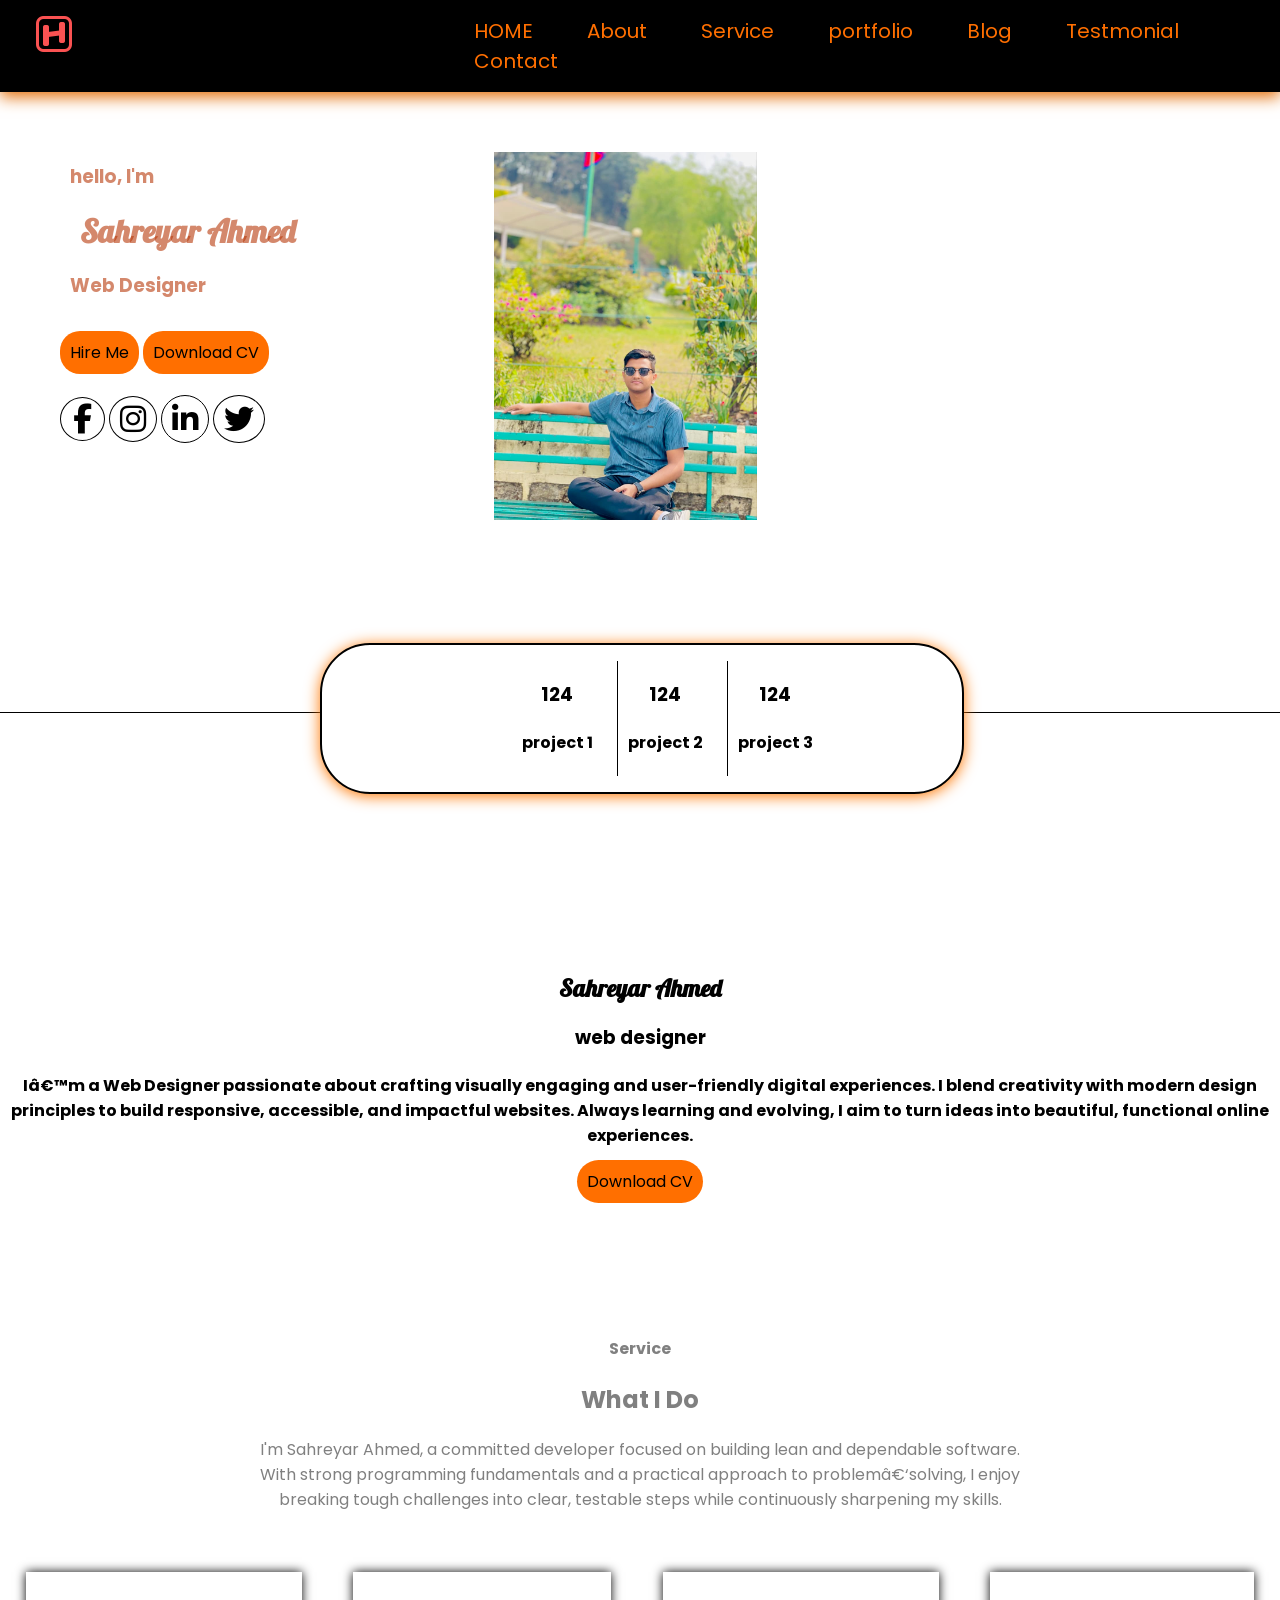
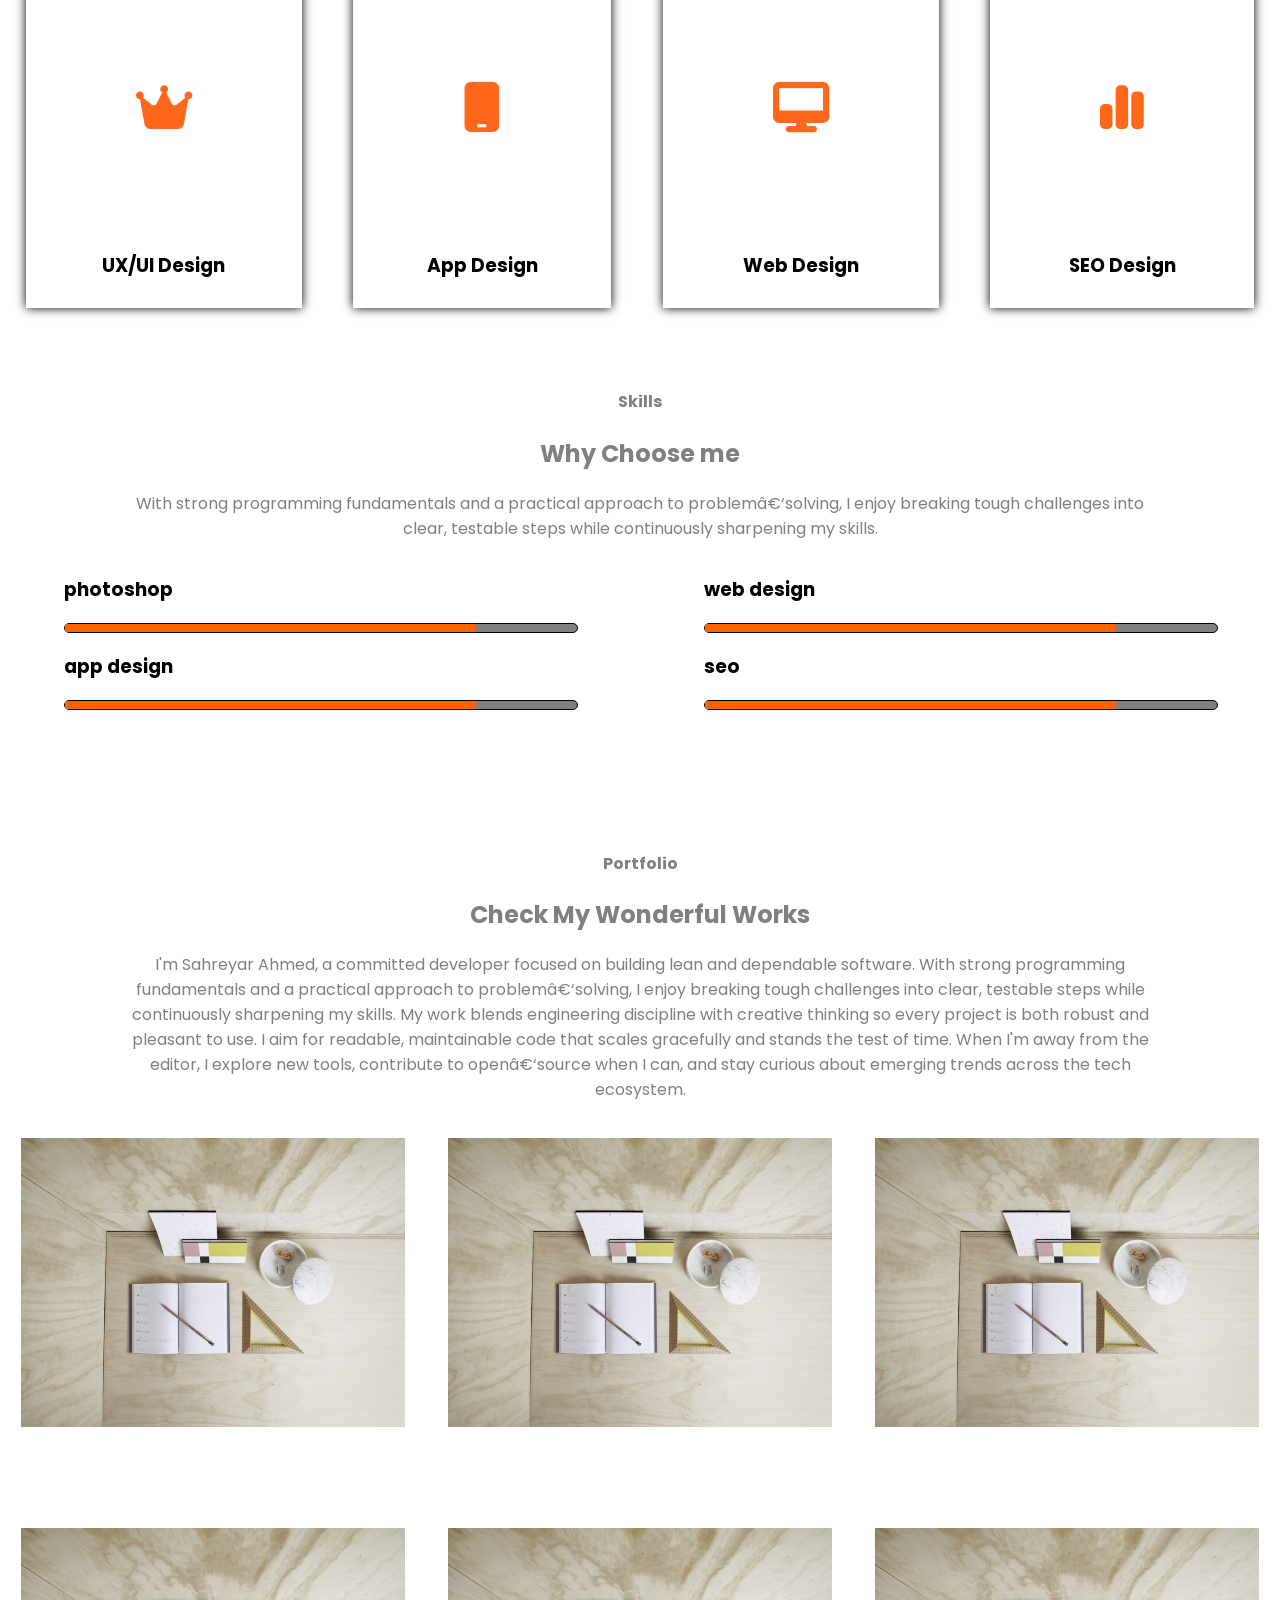
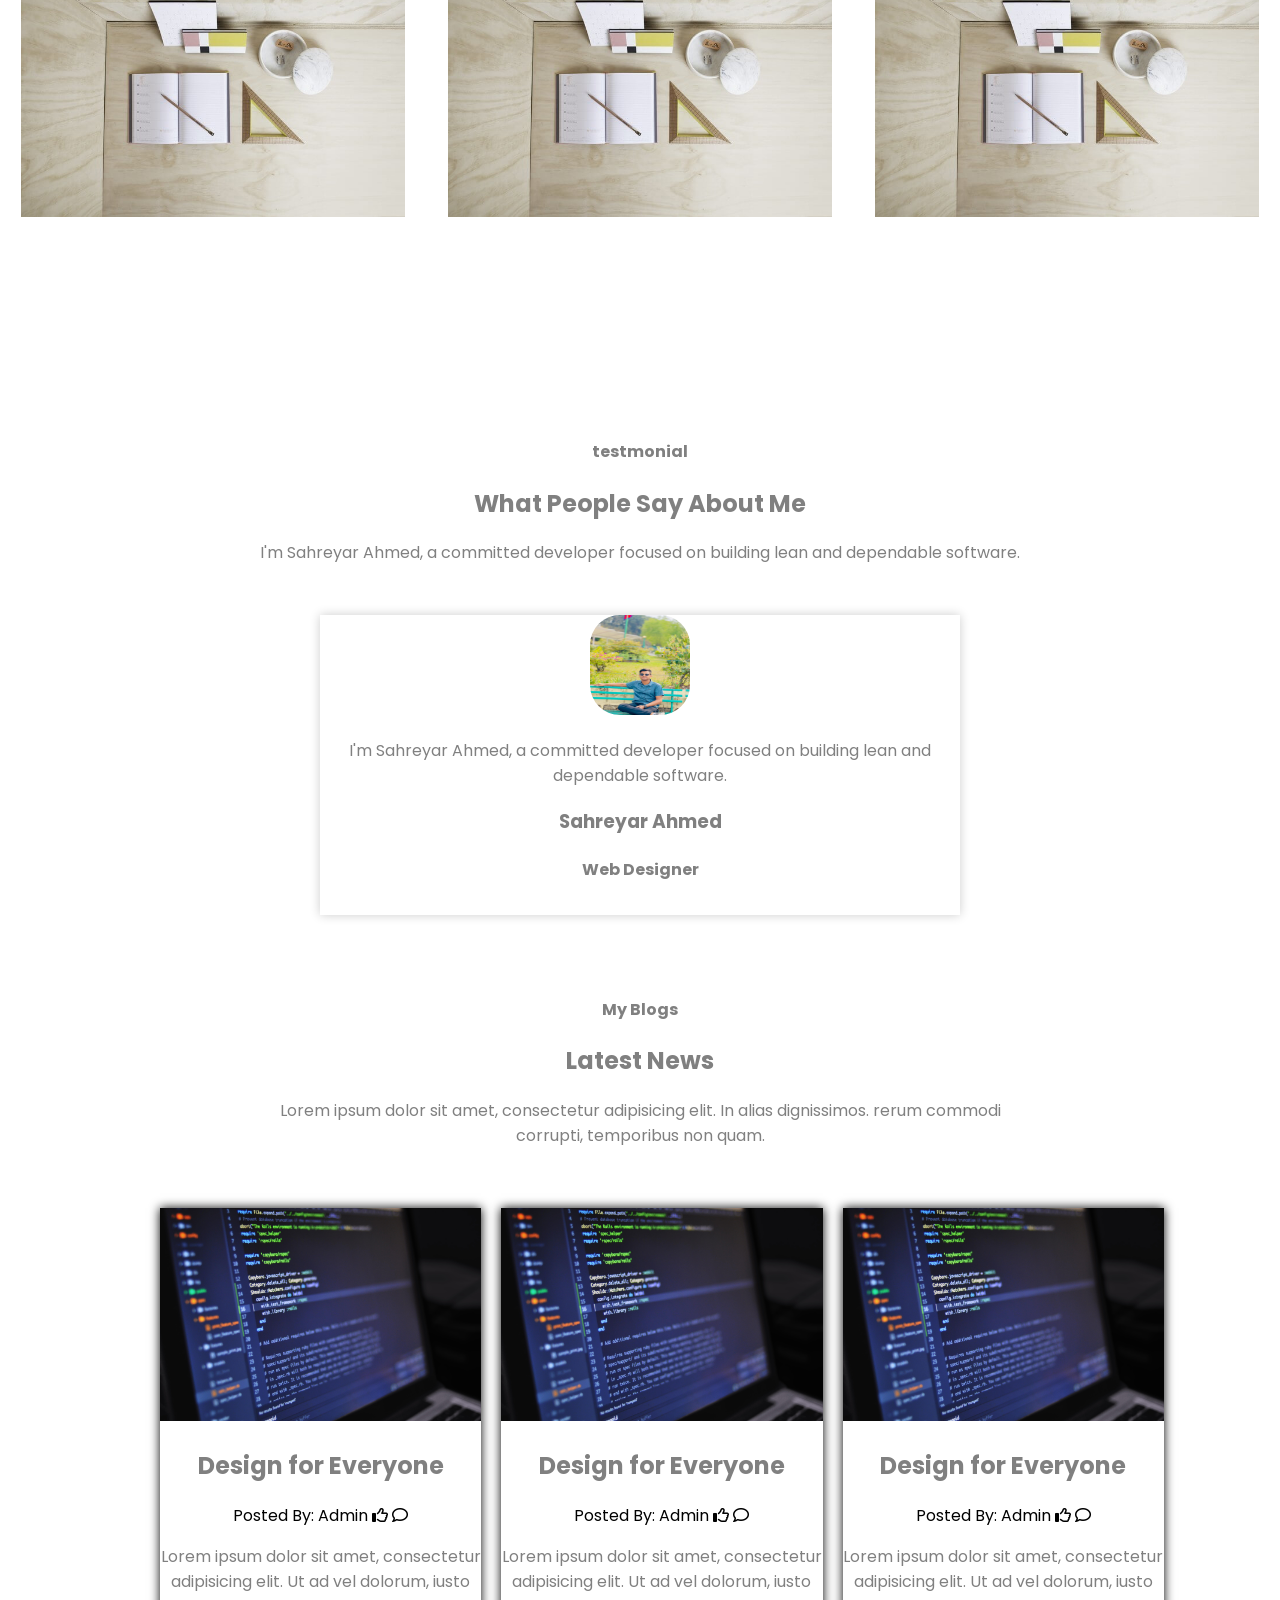
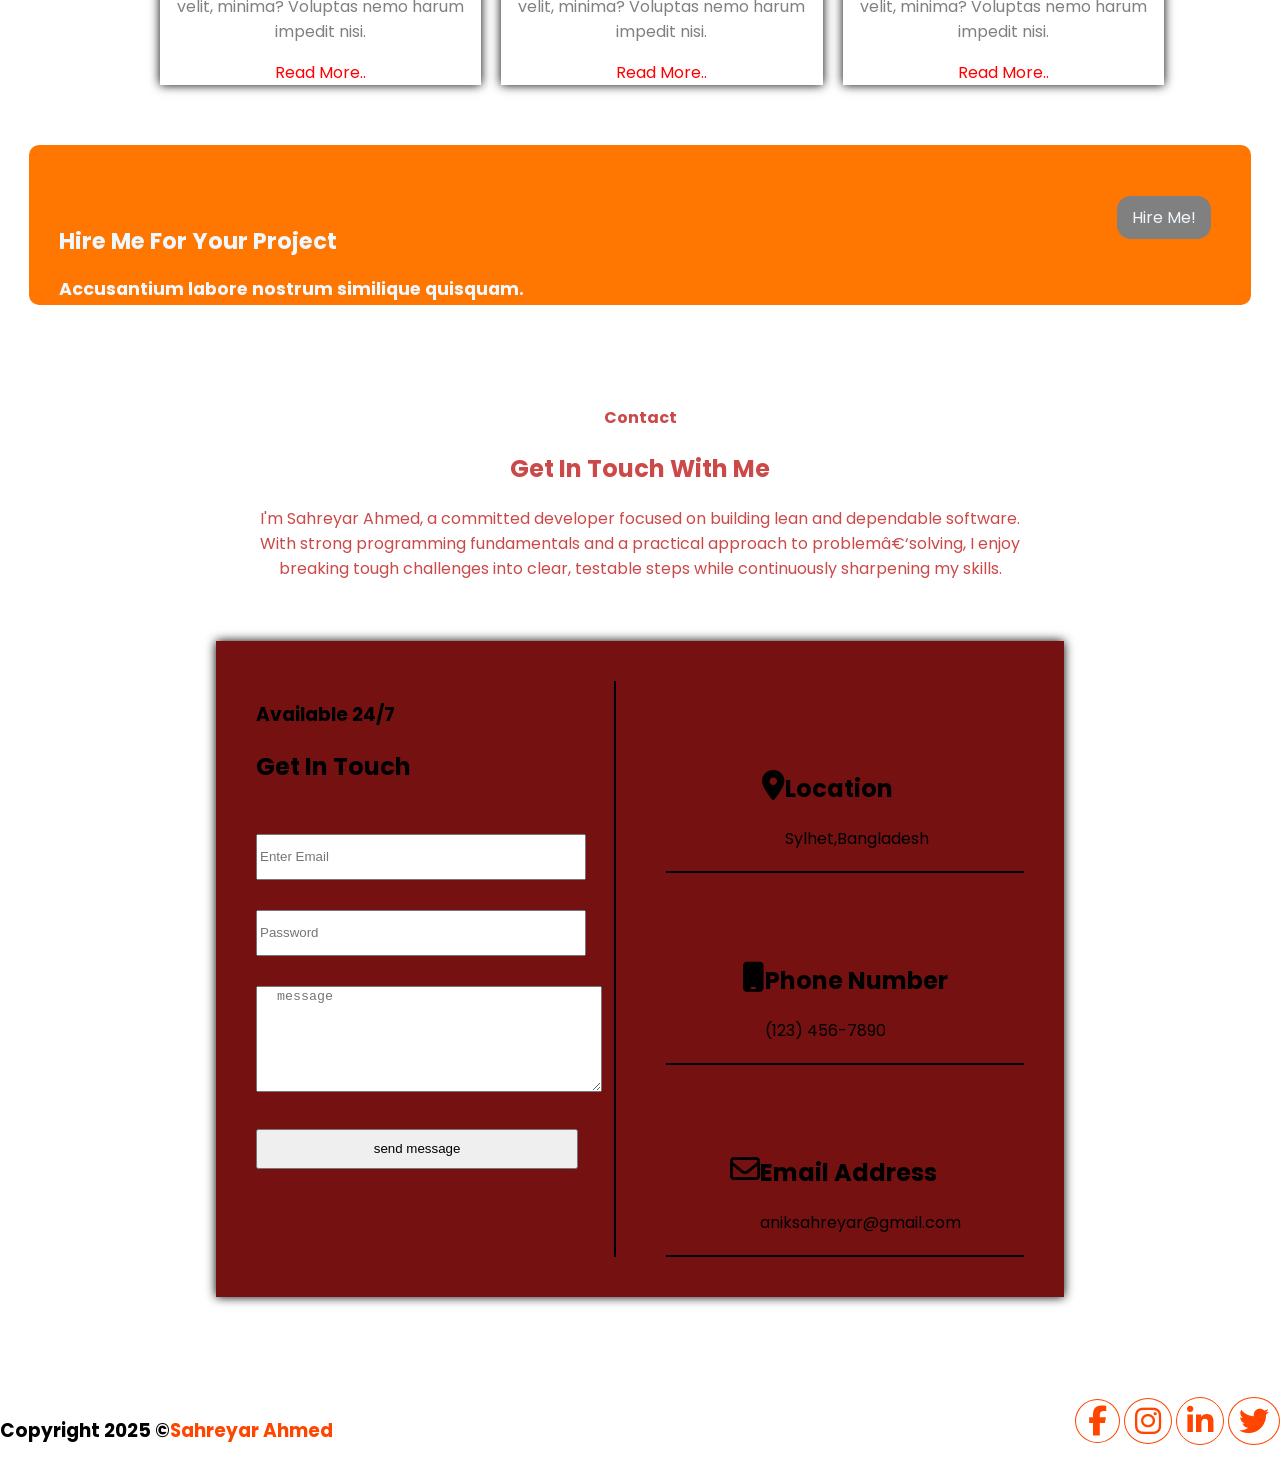
==== index.html @ 69659cec "Add files via upload" ====
<!DOCTYPE html>
<html>

<head>
    <link rel="stylesheet" href="https://cdnjs.cloudflare.com/ajax/libs/font-awesome/6.4.2/css/all.min.css" integrity="sha512-z3gLpd7yknf1YoNbCzqRKc4qyor8gaKU1qmn+CShxbuBusANI9QpRohGBreCFkKxLhei6S9CQXFEbbKuqLg0DA==" crossorigin="anonymous" referrerpolicy="no-referrer"
    />
    <link rel="preconnect" href="https://fonts.googleapis.com">
    <link rel="preconnect" href="https://fonts.gstatic.com" crossorigin>
    <link href="https://fonts.googleapis.com/css2?family=Lobster&family=Poppins:wght@100;200;300;400;500;600;700;800;900&display=swap" rel="stylesheet">
    <link rel="stylesheet" href="style.css">
</head>

<body>
    <div class="header">
        <div class="logo">
            <img src="logo.png">

        </div>
        <div class="menu">
            <ul>
                <li>
                    <a href="#">HOME</a>
                </li>
                <li>
                    <a href="about.html">About</a>
                </li>
                <li>
                    <a href="service.html">Service</a>
                </li>
                <li>
                    <a href="portfolio.html">portfolio</a>
                </li>
                <li>
                    <a href="blog.html">Blog</a>
                </li>
                <li>
                    <a href="testmonial.html">Testmonial</a>
                </li>
                <li>
                    <a href="contact.html">Contact</a>
                </li>


            </ul>

        </div>
    </div>

    <!-- banner -->
    <div class="banner">
        <div class="banner_content">
            <div class="bc_header">
                <h3>hello, I'm</h3>
                <h1>Sahreyar Ahmed</h1>
                <h3>Web Designer</h3>

                <div class="bc_button">
                    <a href="#">Hire Me</a>
                    <a href="#">Download CV</a>
                </div>
                <div class="banner_icon">

                    <a href="#"><i class="fa-brands fa-facebook-f facebook"></i></a>
                    <a href="#"><i class="fa-brands fa-instagram instagram"></i></a>
                    <a href="#"><i class="fa-brands fa-linkedin-in linkdin"></i></a>
                    <a href="#"><i class="fa-brands fa-twitter twitter"></i></a>

                </div>
            </div>

        </div>
        <div class="banner_img">
            <img src="anik.jpeg">
        </div>
    </div>


    <!-- about -->
    <div class="about">
        <div class="about_count">
            <ul>
                <li class="one">
                    <h3>124</h3>
                    <h4>project 1</h4>
                </li>
                <li>
                    <h3>124</h3>
                    <h4>project 2</h4>
                </li>
                <li>
                    <h3>124</h3>
                    <h4>project 3</h4>
                </li>
            </ul>
        </div>
        <div class="info">
            <div class="info_img">
                
            </div>
            <div class="info_content">
                <h2>Sahreyar Ahmed</h2>
                <h3>web designer</h3>
                <h4>I’m a Web Designer passionate about crafting visually engaging and user-friendly digital experiences.
                    I blend creativity with modern design principles to build responsive, accessible, and impactful websites.
                    Always learning and evolving, I aim to turn ideas into beautiful, functional online experiences.</h4>
                <a href="#">Download CV</a>
            </div>
        </div>

    </div>


    <!-- service -->

    <div class="service">
        <div class="service_content">
            <h4>Service</h4>
            <h2>What I Do</h2>
            <p>I'm Sahreyar Ahmed, a committed developer focused on building lean and dependable software. With strong programming fundamentals and a practical approach to problem‑solving, I enjoy breaking tough challenges into clear, testable steps while
                continuously sharpening my skills. </p>
        </div>


        <div class="service_list">

            <div class="service_item">
                <a href="#"><i class="fa-solid fa-crown"></i></a>
                <h3>UX/UI Design</h3>
            </div>
            <div class="service_item">
                <a href="#"><i class="fa-solid fa-mobile"></i></a>
                <h3>App Design</h3>
            </div>
            <div class="service_item">
                <a href="#"><i class="fa-solid fa-desktop"></i></a>
                <h3>Web Design</h3>
            </div>
            <div class="service_item">
                <a href="#"><i class="fa-solid fa-chart-simple "></i></a>
                <h3>SEO Design</h3>
            </div>
        </div>
    </div>


    <!-- skill -->

    <div class="skill">
        <div class="skill_content">
            <h4>Skills</h4>
            <h2>Why Choose me</h2>
            <p>With strong programming fundamentals and a practical approach to problem‑solving, I enjoy breaking tough challenges into clear, testable steps while continuously sharpening my skills.
            </p>
        </div>

        <div class="progress">
            <div class="pi">

                <h3>photoshop</h3>

                <div class="p_bar">
                    <div class="pb_child"></div>
                </div>
            </div>
            <div class="pi">
                <h3>web design</h3>
                <div class="p_bar">
                    <div class="pb_child"></div>
                </div>
            </div>
            <div class="pi">
                <h3>app design</h3>
                <div class="p_bar">
                    <div class="pb_child"></div>
                </div>
            </div>
            <div class="pi">
                <h3>seo</h3>
                <div class="p_bar">
                    <div class="pb_child"></div>
                </div>
            </div>
        </div>
    </div>

    <!-- portfolio -->

    <div class="portfolio">
        <div class="portfolio_content">
            <h4>Portfolio</h4>
            <h2>Check My Wonderful Works</h2>
            <p>I'm Sahreyar Ahmed, a committed developer focused on building lean and dependable software. With strong programming fundamentals and a practical approach to problem‑solving, I enjoy breaking tough challenges into clear, testable steps while
                continuously sharpening my skills. My work blends engineering discipline with creative thinking so every project is both robust and pleasant to use. I aim for readable, maintainable code that scales gracefully and stands the test of time.
                When I'm away from the editor, I explore new tools, contribute to open‑source when I can, and stay curious about emerging trends across the tech ecosystem.

            </p>
        </div>

        <div class="portfolio_item">
            <div class="porfolio_i_list">
                <img src="folio-1.jpg">
                <div class="pil_content">
                    <h3>project title</h3>
                    <div class="p_link">
                        <a href="#"><i class="fa-solid fa-link"></i></a>
                        <a href="#"><i class="fa-solid fa-magnifying-glass"></i></a>
                    </div>
                </div>

            </div>
            <div class="porfolio_i_list">
                <img src="folio-1.jpg">
                <div class="pil_content">
                    <h3>project title</h3>

                    <div class="p_link">
                        <a href="#"><i class="fa-solid fa-link"></i></a>
                        <a href="#"><i class="fa-solid fa-magnifying-glass"></i></a>
                    </div>

                </div>

            </div>
            <div class="porfolio_i_list">
                <img src="folio-1.jpg">
                <div class="pil_content">
                    <h3>project title</h3>
                    <div class="p_link">
                        <a href="#"><i class="fa-solid fa-link"></i></a>
                        <a href="#"><i class="fa-solid fa-magnifying-glass"></i></a>
                    </div>
                </div>

            </div>
            <div class="porfolio_i_list">
                <img src="folio-1.jpg">
                <div class="pil_content">
                    <h3>project title</h3>
                    <div class="p_link">
                        <a href="#"><i class="fa-solid fa-link"></i></a>
                        <a href="#"><i class="fa-solid fa-magnifying-glass"></i></a>
                    </div>
                </div>

            </div>
            <div class="porfolio_i_list">
                <img src="folio-1.jpg">
                <div class="pil_content">
                    <h3>project title</h3>
                    <div class="p_link">
                        <a href="#"><i class="fa-solid fa-link"></i></a>
                        <a href="#"><i class="fa-solid fa-magnifying-glass"></i></a>
                    </div>

                </div>

            </div>
            <div class="porfolio_i_list">
                <img src="folio-1.jpg">
                <div class="pil_content">
                    <h3>project title</h3>
                    <div class="p_link">
                        <a href="#"><i class="fa-solid fa-link"></i></a>
                        <a href="#"><i class="fa-solid fa-magnifying-glass"></i></a>
                    </div>
                </div>

            </div>
        </div>
    </div>
    <!-- testmonial  -->

    <div class="testmonial">
        <div class="testmonial_content">
            <h4>testmonial</h4>
            <h2>What People Say About Me</h2>
            <p>I'm Sahreyar Ahmed, a committed developer focused on building lean and dependable software.
            </p>
        </div>
        <div class="t_box">
            <img src="anik.jpeg">
            <p>I'm Sahreyar Ahmed, a committed developer focused on building lean and dependable software.

            </p>
            <h3>Sahreyar Ahmed</h3>
            <h4>Web Designer</h4>
        </div>
    </div>


    <!-- blog  -->

    <div class="blog">
        <div class="blog_content">
            <h4>My Blogs</h4>
            <h2>Latest News</h2>
            <p>Lorem ipsum dolor sit amet, consectetur adipisicing elit. In alias dignissimos. rerum commodi corrupti, temporibus non quam.

            </p>
        </div>
        <div class="blogs">
            <div class="blog_item">
                <img src="html.jpg">
                <h2>Design for Everyone</h2>
                <a href="#">Posted By: Admin</a>
                <a href="#"><i class="fa-regular fa-thumbs-up"></i></a>
                <a href="#"><i class="fa-regular fa-comment"></i></a>
                <p>Lorem ipsum dolor sit amet, consectetur adipisicing elit. Ut ad vel dolorum, iusto velit, minima? Voluptas nemo harum impedit nisi.</p>
                <a class="tow" href="#">Read More..</a>
            </div>
            <div class="blog_item">
                <img src="html.jpg">
                <h2>Design for Everyone</h2>
                <a href="#">Posted By: Admin</a>
                <a href="#"><i class="fa-regular fa-thumbs-up"></i></a>
                <a href="#"><i class="fa-regular fa-comment"></i></a>
                <p>Lorem ipsum dolor sit amet, consectetur adipisicing elit. Ut ad vel dolorum, iusto velit, minima? Voluptas nemo harum impedit nisi.</p>
                <a class="tow" href="#">Read More..</a>
            </div>
            <div class="blog_item">
                <img src="html.jpg">
                <h2>Design for Everyone</h2>
                <a href="#">Posted By: Admin</a>
                <a href="#"><i class="fa-regular fa-thumbs-up"></i></a>
                <a href="#"><i class="fa-regular fa-comment"></i></a>
                <p>Lorem ipsum dolor sit amet, consectetur adipisicing elit. Ut ad vel dolorum, iusto velit, minima? Voluptas nemo harum impedit nisi.</p>
                <a class="tow" href="#">Read More..</a>
            </div>
        </div>
    </div>

    <!-- simpl bar -->
    <div class="simple_bar">
        <div class="fst_content">
            <h2>Hire Me For Your Project</h2>
            <h3> Accusantium labore nostrum similique quisquam.</h3>
        </div>
        <div class="snd_content">
            <a href="#">Hire Me!</a>
        </div>
    </div>


    <!-- contact  -->

    <div class="contact">
        <div class="contact_content">
            <h4>Contact</h4>
            <h2>Get In Touch With Me</h2>
            <p>I'm Sahreyar Ahmed, a committed developer focused on building lean and dependable software. With strong programming fundamentals and a practical approach to problem‑solving, I enjoy breaking tough challenges into clear, testable steps while
                continuously sharpening my skills.</p>
        </div>

        <div class="contact_item">
            <div class="contact_form">
                <h3>Available 24/7</h3>
                <h2>Get In Touch</h2>

                <form>
                    <input type="email" placeholder="Enter Email">
                    <input type="password" placeholder="Password">
                    <textarea placeholder="message"></textarea>
                    <input type="submit" value="send message">
                </form>
            </div>
            <div class="contact_address">
                <div class="ca_iteam">
                    <div class="ca_icon">
                        <i class="fa-solid fa-location-dot"></i>
                    </div>
                    <div class="ca_content">
                        <h2>Location</h2>
                        <p>Sylhet,Bangladesh </p>
                    </div>

                </div>
                <div class="ca_iteam">
                    <div class="ca_icon">
                        <i class="fa-solid fa-mobile"></i>
                    </div>
                    <div class="ca_content">
                        <h2>Phone Number</h2>
                        <p>(123) 456-7890</p>
                    </div>

                </div>
                <div class="ca_iteam">
                    <div class="ca_icon">
                        <i class="fa-regular fa-envelope"></i>
                    </div>
                    <div class="ca_content">
                        <h2>Email Address</h2>
                        <p> aniksahreyar@gmail.com</p>
                    </div>

                </div>

            </div>

        </div>

    </div>


    <!-- footer  -->


    <div class="footer">
        <div class="footer_content">
            <h3>Copyright 2025 &copy; </h3>
            <div class="cr_name">
                <h3> Sahreyar Ahmed</h3>
            </div>


        </div>
        <div class="footer_icon">
            <a href="#"><i class="fa-brands fa-facebook-f facebook"></i></a>
            <a href="#"><i class="fa-brands fa-instagram instagram"></i></a>
            <a href="#"><i class="fa-brands fa-linkedin-in linkdin"></i></a>
            <a href="#"><i class="fa-brands fa-twitter twitter"></i></a>

        </div>
    </div>

</body>

</html>
---- style.css ----
body {
    padding: 0px;
    margin: 0px;
    font-family: 'Poppins', sans-serif;
}

.header {
    background-color: black;
    display: flex;
    justify-content: space-between;
    flex-direction: row;
    box-shadow: 0px 5px 15px rgb(227, 111, 10);
}

.menu {
    width: 70%;
}

.logo {
    width: 30%;
}

.menu ul li {
    display: inline-block;
    list-style: none;
    margin-left: 30px;
}

.menu ul li a {
    text-decoration: none;
    color: rgb(255, 111, 0);
    font-size: 20px;
    margin-left: 20px;
}

.logo img {
    margin-left: 30px;
    margin-top: 10px;
}

.menu ul li a:hover {
    color: chartreuse;
}

.menu ul li.comp a {
    background-color: rgb(249, 214, 214);
    border-radius: 20px;
    padding: 10px 15px;
}

.banner {
    display: flex;
    flex-direction: row;
    justify-content: space-between;
    padding: 60px 0px;
}

.banner_content {
    width: 50%;
}

.bc_header h3 {
    margin: 10px;
}

.bc_header h1 {
    margin: 20px;
    font-family: 'Lobster', cursive;
}

.bc_header {
    margin-left: 60px;
    color: rgba(183, 58, 12, 0.605);
}

.bc_button {
    padding-top: 30px;
}

.bc_button a {
    background-color: rgb(255, 111, 0);
    padding: 10px;
    border-radius: 20px;
    text-decoration: none;
    color: black;
}

.bc_button a:hover {
    background-color: chartreuse;
    color: white;
}

.banner_img {
    width: 38%;
    height: 500px;
    margin-right: 520px;
    margin-right: 410px;
}

.banner_img img {
    width: 70%;
}

.banner_icon {
    margin-top: 30px;
}

.banner_icon a i {
    font-size: 30px;
    color: black;
    border: 1px solid;
    border-radius: 50%;
}

.banner_icon a i.facebook {
    padding: 6px 12px;
}

.banner_icon a i.instagram {
    padding: 7px 10px;
}

.banner_icon a i.linkdin {
    padding: 8px 10px;
}

.banner_icon a i.twitter {
    padding: 8px 10px;
}

.banner_icon a i:hover {
    background-color: rgb(255, 94, 0);
    color: aliceblue;
}

.about {
    padding: 60px 0px;
    margin-top: 220px;
    position: relative;
    text-align: center;
    border-top: .5px solid black;
    margin-top: -0px;
}

.about_count {
    position: absolute;
    background-color: white;
    box-shadow: 0px 2px 15px rgb(255, 119, 0);
    top: 0px;
    top: -70px;
    width: 50%;
    left: 25%;
    border-radius: 50px;
    border: solid 2px;
}

.about_count ul li {
    list-style: none;
    display: inline-block;
    border-left: 1px solid;
    margin-left: 10px;
    margin-right: 10px;
    padding-left: 10px;
}

.about_count ul li.one {
    border: none;
}

.info {
    display: flex;
    flex-direction: row;
    justify-content: space-between;
    padding: 60px 0px;
}

.info_content {
    margin-top: 120px;
    text-align: center;
    color: black;
}

.info_content h2 {
    font-family: 'Lobster', cursive;
}

.info_content a {
    background-color: rgb(255, 111, 0);
    padding: 10px;
    border-radius: 50px;
    text-decoration: none;
    color: black;
}

.info_content a:hover {
    color: white;
    background-color: chartreuse;
}

.info_img img {
    border-radius: 80px;
    width: 400px;
    height: 400px;
}

.service_content {
    width: 60%;
    margin: 0px auto;
    text-align: center;
    padding-top: -50px;
    color: grey;
}

.service_list {
    display: flex;
    flex-direction: row;
    justify-content: space-around;
    margin-top: 60px;
}

.service_item {
    background-color: white;
    box-shadow: 0px 0px 10px black;
    padding: 10px;
    text-align: center;
}

.service_item i {
    font-size: 50px;
    color: rgba(255, 85, 0, 0.895);
    padding: 100px;
}

.service_item a i:hover {
    color: aliceblue;
}

.service_item:hover {
    color: aliceblue;
    background-color: rgba(255, 85, 0, 0.895);
}

.skill {
    padding: 60px 0px;
}

.skill_content {
    color: gray;
    width: 80%;
    margin: 0px auto;
    text-align: center;
}

.progress {
    display: flex;
    flex-wrap: wrap;
    justify-content: space-around;
}

.pi {
    width: 40%;
}

.p_bar {
    background-color: gray;
    width: 100%;
    height: 8px;
    border-radius: 20px;
    border: solid .5px black;
}

.pb_child {
    background-color: rgb(255, 98, 0);
    width: 80%;
    height: 8px;
}

.portfolio {
    padding: 60px 0px;
}

.portfolio_item {
    display: flex;
    flex-wrap: wrap;
    justify-content: space-around;
}

.portfolio_content {
    width: 80%;
    margin: 0px auto;
    text-align: center;
    color: grey;
}

.porfolio_i_list {
    width: 30%;
    height: 370px;
    position: relative;
    overflow: hidden;
    margin-left: 20px;
    margin-right: 20px;
    margin-top: 20px;
}

.porfolio_i_list img {
    width: 100%;
}

.pil_content {
    position: absolute;
    background-color: rgba(255, 94, 49, 0.4);
    top: 0px;
    width: 100%;
    height: 92%;
    transform: translateY(-100%);
    display: flex;
    flex-direction: column;
    justify-content: center;
    align-items: center;
}

.p_link {
    display: flex;
    flex-direction: row;
}

.pil_content a {
    padding-left: 30px;
    font-size: 30px;
    color: black;
}

.porfolio_i_list:hover .pil_content {
    transform: translateY(-0%);
    transition: .5s;
}

.testmonial {
    padding: 60px 0px;
}

.testmonial_content {
    width: 60%;
    text-align: center;
    margin: 0px auto;
    color: grey;
}

.t_box img {
    width: 100px;
    height: 100px;
    border-radius: 30%;
}

.t_box {
    width: 50%;
    height: 300px;
    box-shadow: 0px 0px 10px rgb(0, 0, 0, .2);
    text-align: center;
    margin: 0px auto;
    margin-top: 50px;
    color: grey;
}

.blog_content {
    width: 60%;
    text-align: center;
    margin: 0px auto;
    color: grey;
}

.blog_item {
    align-items: center;
    background-color: white;
    box-shadow: 0px 0px 10px black;
    text-align: center;
    margin-left: 10px;
    margin-right: 10px;
    color: grey;
}

.blogs {
    padding-left: 150px;
    width: 80%;
    display: flex;
    flex-direction: row;
    justify-content: space-between;
    margin-top: 60px;
}

.blog_item img {
    width: 100%;
}

.blog_item a {
    color: black;
    text-decoration: none;
}

.blog_item a.tow {
    color: red;
}

.simple_bar {
    width: 90%;
    height: 100px;
    border-radius: 10px;
    background-color: rgb(255, 119, 0);
    margin: 0px auto;
    color: aliceblue;
    display: flex;
    flex-direction: row;
    justify-content: space-between;
    margin-top: 60px;
    padding-top: 60px;
    padding-left: 30px;
    padding-right: 40px;
}

.fst_content {
    font-size: 15px;
    width: 70%;
}

.snd_content a {
    padding: 10px 15px;
    background-color: gray;
    border-radius: 14px;
    text-decoration: none;
    color: aliceblue;
    width: 90%;
}

.snd_content a:hover {
    background-color: chartreuse;
}

.contact_content {
    width: 60%;
    margin: 0px auto;
    text-align: center;
    color: rgb(203, 73, 73);
    margin-top: 100px;
}

.contact_item {
    width: 60%;
    margin: 0px auto;
    box-shadow: 0px 0px 10px black;
    background-color: #761111;
    display: flex;
    flex-direction: row;
    justify-content: space-between;
    padding: 40px;
    margin-top: 60px;
}

.contact_form form input {
    width: 90%;
    height: 40px;
    margin-top: 30px;
}

.contact_form {
    width: 50%;
}

.contact_form form textarea {
    width: 90%;
    height: 100px;
    margin-top: 30px;
    padding-left: 20px;
}

.contact_address {
    width: 50%;
    padding-left: 50px;
    border-left: 2px solid black;
}

.ca_iteam {
    display: flex;
    flex-direction: row;
    justify-content: center;
    align-items: center;
    margin-top: 40px;
    border-bottom: 2px solid black;
    padding-bottom: 20px;
}

.ca_content h2 {
    margin-top: 50px;
}

.ca_content {
    margin-bottom: 80px;
}

.ca_icon i {
    font-size: 30px;
}

.ca_content {
    margin: 0px;
}

.ca_content p {
    margin: 0px auto;
}

.footer {
    display: flex;
    flex-direction: row;
    justify-content: space-between;
    margin-top: 100px;
}

.footer_icon {
    padding-left: 100px;
}

.footer_icon a i {
    font-size: 30px;
    color: orangered;
    border: 1px solid orangered;
    border-radius: 50%;
}

.footer_icon a i.facebook {
    padding: 6px 12px;
}

.footer_icon a i.instagram {
    padding: 7px 10px;
}

.footer_icon a i.linkdin {
    padding: 8px 10px;
}

.footer_icon a i.twitter {
    padding: 8px 10px;
}

.footer_icon a i:hover {
    background-color: rgb(255, 94, 0);
    color: aliceblue;
}

.cr_name h3 {
    color: orangered;
}

.footer_content {
    display: flex;
    flex-direction: row;
}
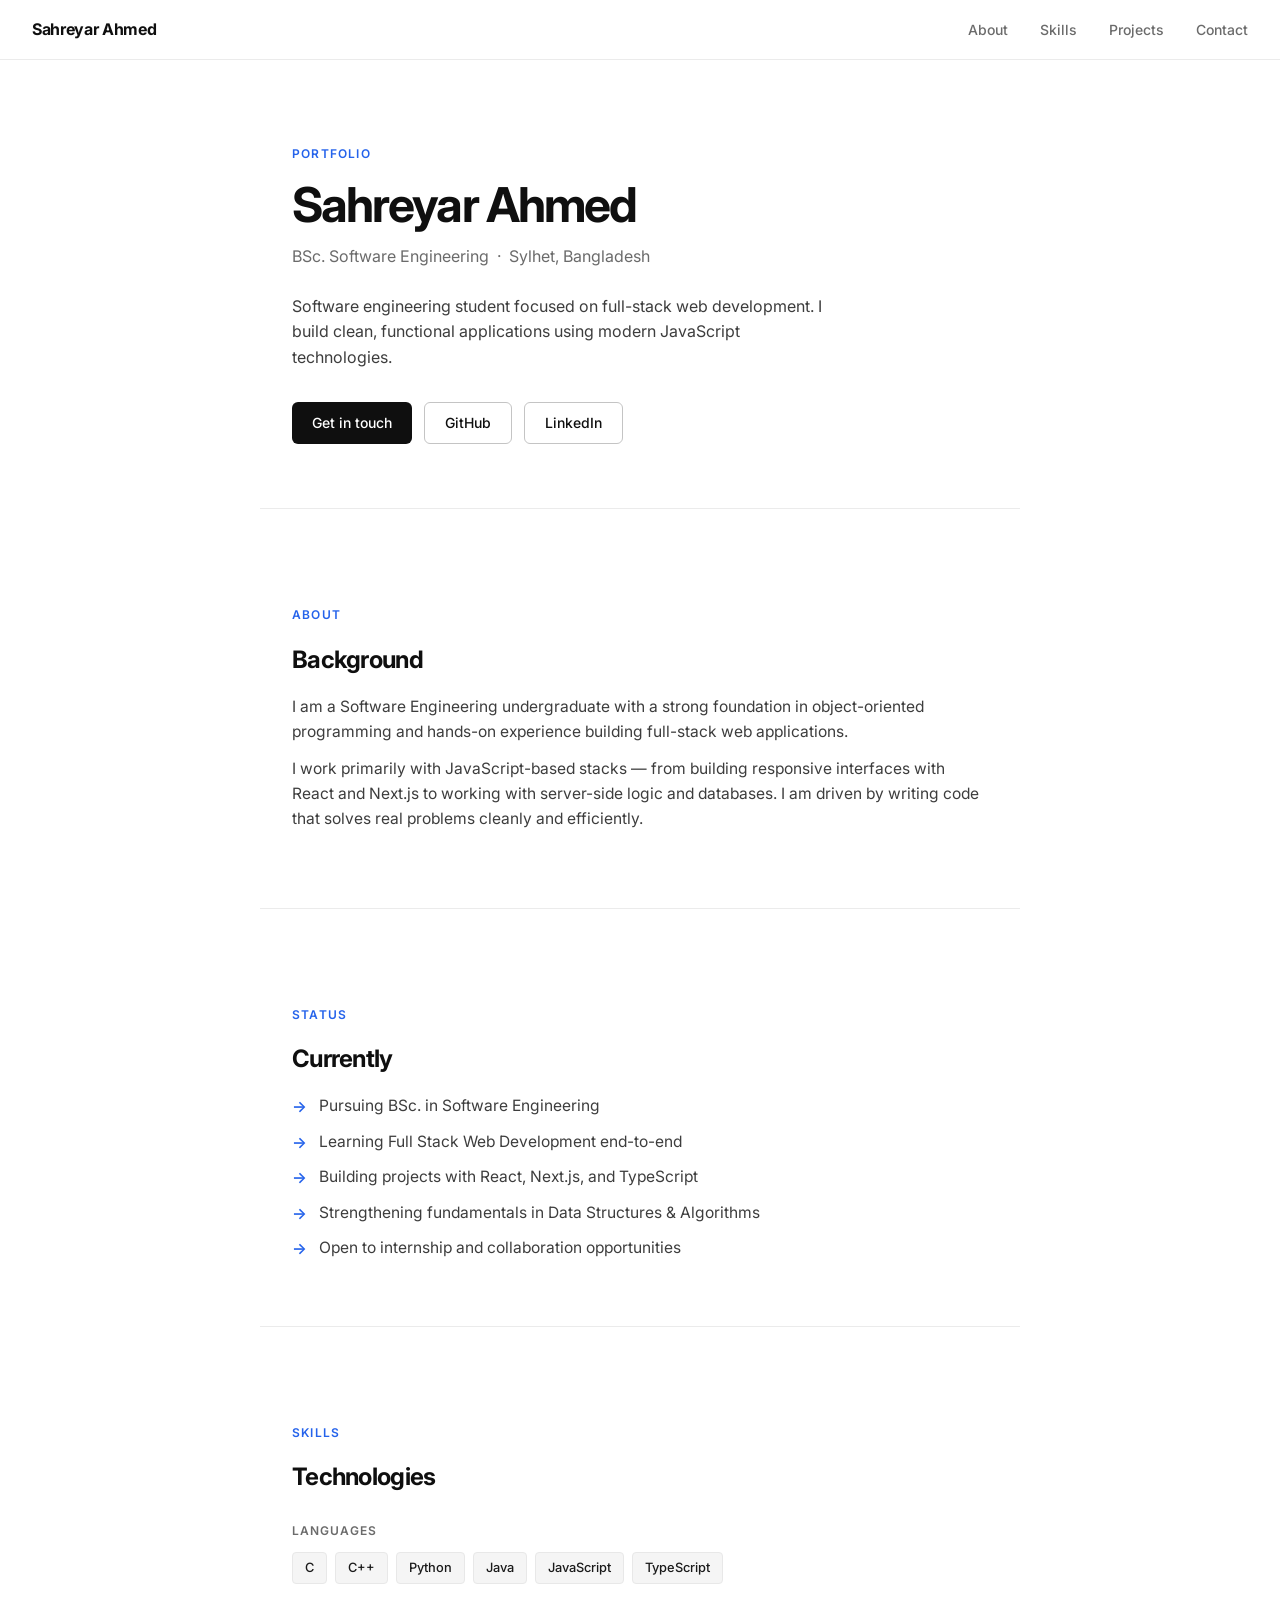
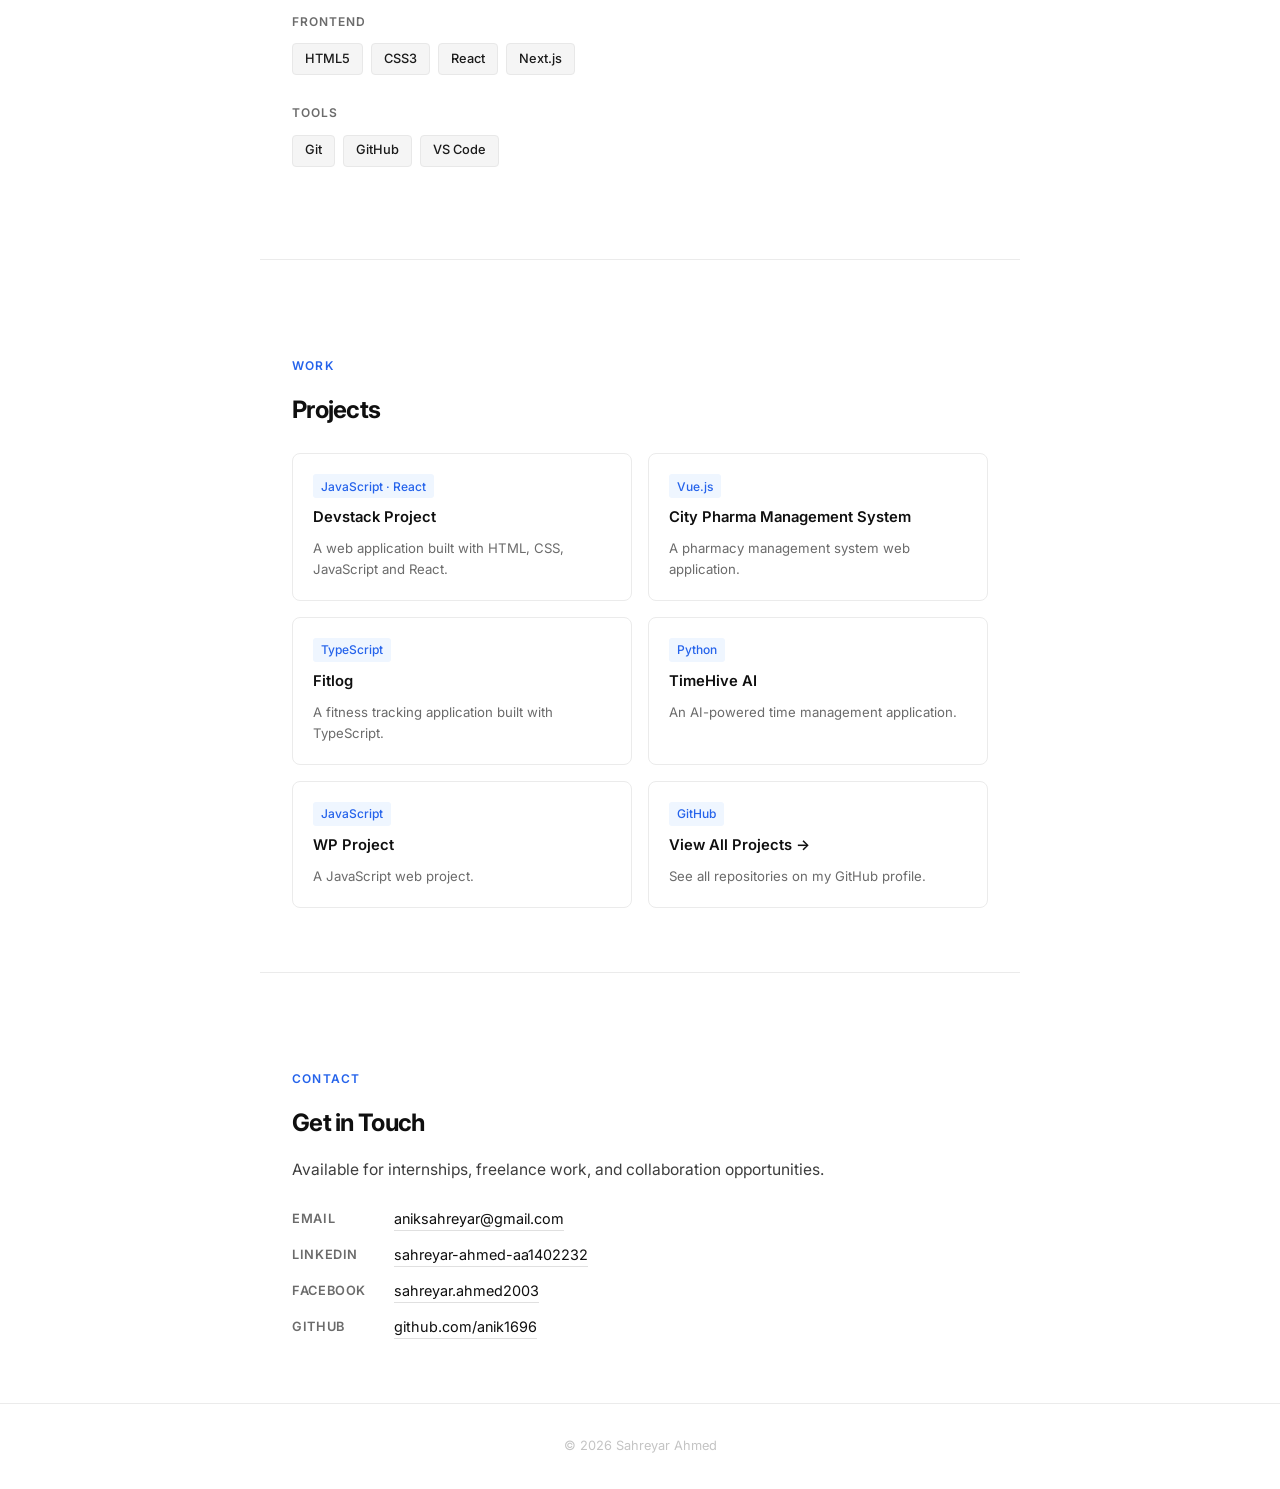
==== commit 69992329: "Redesign portfolio - clean minimal white theme" ====
--- a/index.html
+++ b/index.html
@@ -1,428 +1,517 @@
-<!DOCTYPE html>
-<html>
-
-<head>
-    <link rel="stylesheet" href="https://cdnjs.cloudflare.com/ajax/libs/font-awesome/6.4.2/css/all.min.css" integrity="sha512-z3gLpd7yknf1YoNbCzqRKc4qyor8gaKU1qmn+CShxbuBusANI9QpRohGBreCFkKxLhei6S9CQXFEbbKuqLg0DA==" crossorigin="anonymous" referrerpolicy="no-referrer"
-    />
-    <link rel="preconnect" href="https://fonts.googleapis.com">
-    <link rel="preconnect" href="https://fonts.gstatic.com" crossorigin>
-    <link href="https://fonts.googleapis.com/css2?family=Lobster&family=Poppins:wght@100;200;300;400;500;600;700;800;900&display=swap" rel="stylesheet">
-    <link rel="stylesheet" href="style.css">
-</head>
-
-<body>
-    <div class="header">
-        <div class="logo">
-            <img src="logo.png">
-
-        </div>
-        <div class="menu">
-            <ul>
-                <li>
-                    <a href="#">HOME</a>
-                </li>
-                <li>
-                    <a href="about.html">About</a>
-                </li>
-                <li>
-                    <a href="service.html">Service</a>
-                </li>
-                <li>
-                    <a href="portfolio.html">portfolio</a>
-                </li>
-                <li>
-                    <a href="blog.html">Blog</a>
-                </li>
-                <li>
-                    <a href="testmonial.html">Testmonial</a>
-                </li>
-                <li>
-                    <a href="contact.html">Contact</a>
-                </li>
-
-
-            </ul>
-
-        </div>
-    </div>
-
-    <!-- banner -->
-    <div class="banner">
-        <div class="banner_content">
-            <div class="bc_header">
-                <h3>hello, I'm</h3>
-                <h1>Sahreyar Ahmed</h1>
-                <h3>Web Designer</h3>
-
-                <div class="bc_button">
-                    <a href="#">Hire Me</a>
-                    <a href="#">Download CV</a>
-                </div>
-                <div class="banner_icon">
-
-                    <a href="#"><i class="fa-brands fa-facebook-f facebook"></i></a>
-                    <a href="#"><i class="fa-brands fa-instagram instagram"></i></a>
-                    <a href="#"><i class="fa-brands fa-linkedin-in linkdin"></i></a>
-                    <a href="#"><i class="fa-brands fa-twitter twitter"></i></a>
-
-                </div>
-            </div>
-
-        </div>
-        <div class="banner_img">
-            <img src="anik.jpeg">
-        </div>
-    </div>
-
-
-    <!-- about -->
-    <div class="about">
-        <div class="about_count">
-            <ul>
-                <li class="one">
-                    <h3>124</h3>
-                    <h4>project 1</h4>
-                </li>
-                <li>
-                    <h3>124</h3>
-                    <h4>project 2</h4>
-                </li>
-                <li>
-                    <h3>124</h3>
-                    <h4>project 3</h4>
-                </li>
-            </ul>
-        </div>
-        <div class="info">
-            <div class="info_img">
-                
-            </div>
-            <div class="info_content">
-                <h2>Sahreyar Ahmed</h2>
-                <h3>web designer</h3>
-                <h4>I’m a Web Designer passionate about crafting visually engaging and user-friendly digital experiences.
-                    I blend creativity with modern design principles to build responsive, accessible, and impactful websites.
-                    Always learning and evolving, I aim to turn ideas into beautiful, functional online experiences.</h4>
-                <a href="#">Download CV</a>
-            </div>
-        </div>
-
-    </div>
-
-
-    <!-- service -->
-
-    <div class="service">
-        <div class="service_content">
-            <h4>Service</h4>
-            <h2>What I Do</h2>
-            <p>I'm Sahreyar Ahmed, a committed developer focused on building lean and dependable software. With strong programming fundamentals and a practical approach to problem‑solving, I enjoy breaking tough challenges into clear, testable steps while
-                continuously sharpening my skills. </p>
-        </div>
-
-
-        <div class="service_list">
-
-            <div class="service_item">
-                <a href="#"><i class="fa-solid fa-crown"></i></a>
-                <h3>UX/UI Design</h3>
-            </div>
-            <div class="service_item">
-                <a href="#"><i class="fa-solid fa-mobile"></i></a>
-                <h3>App Design</h3>
-            </div>
-            <div class="service_item">
-                <a href="#"><i class="fa-solid fa-desktop"></i></a>
-                <h3>Web Design</h3>
-            </div>
-            <div class="service_item">
-                <a href="#"><i class="fa-solid fa-chart-simple "></i></a>
-                <h3>SEO Design</h3>
-            </div>
-        </div>
-    </div>
-
-
-    <!-- skill -->
-
-    <div class="skill">
-        <div class="skill_content">
-            <h4>Skills</h4>
-            <h2>Why Choose me</h2>
-            <p>With strong programming fundamentals and a practical approach to problem‑solving, I enjoy breaking tough challenges into clear, testable steps while continuously sharpening my skills.
-            </p>
-        </div>
-
-        <div class="progress">
-            <div class="pi">
-
-                <h3>photoshop</h3>
-
-                <div class="p_bar">
-                    <div class="pb_child"></div>
-                </div>
-            </div>
-            <div class="pi">
-                <h3>web design</h3>
-                <div class="p_bar">
-                    <div class="pb_child"></div>
-                </div>
-            </div>
-            <div class="pi">
-                <h3>app design</h3>
-                <div class="p_bar">
-                    <div class="pb_child"></div>
-                </div>
-            </div>
-            <div class="pi">
-                <h3>seo</h3>
-                <div class="p_bar">
-                    <div class="pb_child"></div>
-                </div>
-            </div>
-        </div>
-    </div>
-
-    <!-- portfolio -->
-
-    <div class="portfolio">
-        <div class="portfolio_content">
-            <h4>Portfolio</h4>
-            <h2>Check My Wonderful Works</h2>
-            <p>I'm Sahreyar Ahmed, a committed developer focused on building lean and dependable software. With strong programming fundamentals and a practical approach to problem‑solving, I enjoy breaking tough challenges into clear, testable steps while
-                continuously sharpening my skills. My work blends engineering discipline with creative thinking so every project is both robust and pleasant to use. I aim for readable, maintainable code that scales gracefully and stands the test of time.
-                When I'm away from the editor, I explore new tools, contribute to open‑source when I can, and stay curious about emerging trends across the tech ecosystem.
-
-            </p>
-        </div>
-
-        <div class="portfolio_item">
-            <div class="porfolio_i_list">
-                <img src="folio-1.jpg">
-                <div class="pil_content">
-                    <h3>project title</h3>
-                    <div class="p_link">
-                        <a href="#"><i class="fa-solid fa-link"></i></a>
-                        <a href="#"><i class="fa-solid fa-magnifying-glass"></i></a>
-                    </div>
-                </div>
-
-            </div>
-            <div class="porfolio_i_list">
-                <img src="folio-1.jpg">
-                <div class="pil_content">
-                    <h3>project title</h3>
-
-                    <div class="p_link">
-                        <a href="#"><i class="fa-solid fa-link"></i></a>
-                        <a href="#"><i class="fa-solid fa-magnifying-glass"></i></a>
-                    </div>
-
-                </div>
-
-            </div>
-            <div class="porfolio_i_list">
-                <img src="folio-1.jpg">
-                <div class="pil_content">
-                    <h3>project title</h3>
-                    <div class="p_link">
-                        <a href="#"><i class="fa-solid fa-link"></i></a>
-                        <a href="#"><i class="fa-solid fa-magnifying-glass"></i></a>
-                    </div>
-                </div>
-
-            </div>
-            <div class="porfolio_i_list">
-                <img src="folio-1.jpg">
-                <div class="pil_content">
-                    <h3>project title</h3>
-                    <div class="p_link">
-                        <a href="#"><i class="fa-solid fa-link"></i></a>
-                        <a href="#"><i class="fa-solid fa-magnifying-glass"></i></a>
-                    </div>
-                </div>
-
-            </div>
-            <div class="porfolio_i_list">
-                <img src="folio-1.jpg">
-                <div class="pil_content">
-                    <h3>project title</h3>
-                    <div class="p_link">
-                        <a href="#"><i class="fa-solid fa-link"></i></a>
-                        <a href="#"><i class="fa-solid fa-magnifying-glass"></i></a>
-                    </div>
-
-                </div>
-
-            </div>
-            <div class="porfolio_i_list">
-                <img src="folio-1.jpg">
-                <div class="pil_content">
-                    <h3>project title</h3>
-                    <div class="p_link">
-                        <a href="#"><i class="fa-solid fa-link"></i></a>
-                        <a href="#"><i class="fa-solid fa-magnifying-glass"></i></a>
-                    </div>
-                </div>
-
-            </div>
-        </div>
-    </div>
-    <!-- testmonial  -->
-
-    <div class="testmonial">
-        <div class="testmonial_content">
-            <h4>testmonial</h4>
-            <h2>What People Say About Me</h2>
-            <p>I'm Sahreyar Ahmed, a committed developer focused on building lean and dependable software.
-            </p>
-        </div>
-        <div class="t_box">
-            <img src="anik.jpeg">
-            <p>I'm Sahreyar Ahmed, a committed developer focused on building lean and dependable software.
-
-            </p>
-            <h3>Sahreyar Ahmed</h3>
-            <h4>Web Designer</h4>
-        </div>
-    </div>
-
-
-    <!-- blog  -->
-
-    <div class="blog">
-        <div class="blog_content">
-            <h4>My Blogs</h4>
-            <h2>Latest News</h2>
-            <p>Lorem ipsum dolor sit amet, consectetur adipisicing elit. In alias dignissimos. rerum commodi corrupti, temporibus non quam.
-
-            </p>
-        </div>
-        <div class="blogs">
-            <div class="blog_item">
-                <img src="html.jpg">
-                <h2>Design for Everyone</h2>
-                <a href="#">Posted By: Admin</a>
-                <a href="#"><i class="fa-regular fa-thumbs-up"></i></a>
-                <a href="#"><i class="fa-regular fa-comment"></i></a>
-                <p>Lorem ipsum dolor sit amet, consectetur adipisicing elit. Ut ad vel dolorum, iusto velit, minima? Voluptas nemo harum impedit nisi.</p>
-                <a class="tow" href="#">Read More..</a>
-            </div>
-            <div class="blog_item">
-                <img src="html.jpg">
-                <h2>Design for Everyone</h2>
-                <a href="#">Posted By: Admin</a>
-                <a href="#"><i class="fa-regular fa-thumbs-up"></i></a>
-                <a href="#"><i class="fa-regular fa-comment"></i></a>
-                <p>Lorem ipsum dolor sit amet, consectetur adipisicing elit. Ut ad vel dolorum, iusto velit, minima? Voluptas nemo harum impedit nisi.</p>
-                <a class="tow" href="#">Read More..</a>
-            </div>
-            <div class="blog_item">
-                <img src="html.jpg">
-                <h2>Design for Everyone</h2>
-                <a href="#">Posted By: Admin</a>
-                <a href="#"><i class="fa-regular fa-thumbs-up"></i></a>
-                <a href="#"><i class="fa-regular fa-comment"></i></a>
-                <p>Lorem ipsum dolor sit amet, consectetur adipisicing elit. Ut ad vel dolorum, iusto velit, minima? Voluptas nemo harum impedit nisi.</p>
-                <a class="tow" href="#">Read More..</a>
-            </div>
-        </div>
-    </div>
-
-    <!-- simpl bar -->
-    <div class="simple_bar">
-        <div class="fst_content">
-            <h2>Hire Me For Your Project</h2>
-            <h3> Accusantium labore nostrum similique quisquam.</h3>
-        </div>
-        <div class="snd_content">
-            <a href="#">Hire Me!</a>
-        </div>
-    </div>
-
-
-    <!-- contact  -->
-
-    <div class="contact">
-        <div class="contact_content">
-            <h4>Contact</h4>
-            <h2>Get In Touch With Me</h2>
-            <p>I'm Sahreyar Ahmed, a committed developer focused on building lean and dependable software. With strong programming fundamentals and a practical approach to problem‑solving, I enjoy breaking tough challenges into clear, testable steps while
-                continuously sharpening my skills.</p>
-        </div>
-
-        <div class="contact_item">
-            <div class="contact_form">
-                <h3>Available 24/7</h3>
-                <h2>Get In Touch</h2>
-
-                <form>
-                    <input type="email" placeholder="Enter Email">
-                    <input type="password" placeholder="Password">
-                    <textarea placeholder="message"></textarea>
-                    <input type="submit" value="send message">
-                </form>
-            </div>
-            <div class="contact_address">
-                <div class="ca_iteam">
-                    <div class="ca_icon">
-                        <i class="fa-solid fa-location-dot"></i>
-                    </div>
-                    <div class="ca_content">
-                        <h2>Location</h2>
-                        <p>Sylhet,Bangladesh </p>
-                    </div>
-
-                </div>
-                <div class="ca_iteam">
-                    <div class="ca_icon">
-                        <i class="fa-solid fa-mobile"></i>
-                    </div>
-                    <div class="ca_content">
-                        <h2>Phone Number</h2>
-                        <p>(123) 456-7890</p>
-                    </div>
-
-                </div>
-                <div class="ca_iteam">
-                    <div class="ca_icon">
-                        <i class="fa-regular fa-envelope"></i>
-                    </div>
-                    <div class="ca_content">
-                        <h2>Email Address</h2>
-                        <p> aniksahreyar@gmail.com</p>
-                    </div>
-
-                </div>
-
-            </div>
-
-        </div>
-
-    </div>
-
-
-    <!-- footer  -->
-
-
-    <div class="footer">
-        <div class="footer_content">
-            <h3>Copyright 2025 &copy; </h3>
-            <div class="cr_name">
-                <h3> Sahreyar Ahmed</h3>
-            </div>
-
-
-        </div>
-        <div class="footer_icon">
-            <a href="#"><i class="fa-brands fa-facebook-f facebook"></i></a>
-            <a href="#"><i class="fa-brands fa-instagram instagram"></i></a>
-            <a href="#"><i class="fa-brands fa-linkedin-in linkdin"></i></a>
-            <a href="#"><i class="fa-brands fa-twitter twitter"></i></a>
-
-        </div>
-    </div>
-
-</body>
-
-</html>+<!DOCTYPE html>
+<html lang="en">
+<head>
+  <meta charset="UTF-8" />
+  <meta name="viewport" content="width=device-width, initial-scale=1.0"/>
+  <title>Sahreyar Ahmed | Software Engineer</title>
+  <link rel="preconnect" href="https://fonts.googleapis.com"/>
+  <link href="https://fonts.googleapis.com/css2?family=Inter:wght@300;400;500;600;700&display=swap" rel="stylesheet"/>
+  <style>
+    *, *::before, *::after { box-sizing: border-box; margin: 0; padding: 0; }
+
+    :root {
+      --black: #0f0f0f;
+      --gray-900: #1a1a1a;
+      --gray-700: #3d3d3d;
+      --gray-500: #6b6b6b;
+      --gray-300: #c4c4c4;
+      --gray-100: #f5f5f5;
+      --white: #ffffff;
+      --accent: #2563eb;
+      --accent-light: #eff6ff;
+    }
+
+    html { scroll-behavior: smooth; }
+
+    body {
+      font-family: 'Inter', sans-serif;
+      background: var(--white);
+      color: var(--black);
+      line-height: 1.6;
+    }
+
+    /* NAV */
+    nav {
+      position: fixed;
+      top: 0; left: 0; right: 0;
+      background: rgba(255,255,255,0.92);
+      backdrop-filter: blur(10px);
+      border-bottom: 1px solid #ebebeb;
+      z-index: 100;
+      padding: 0 2rem;
+      height: 60px;
+      display: flex;
+      align-items: center;
+      justify-content: space-between;
+    }
+
+    .nav-logo {
+      font-weight: 700;
+      font-size: 1rem;
+      letter-spacing: -0.02em;
+      color: var(--black);
+      text-decoration: none;
+    }
+
+    .nav-links {
+      display: flex;
+      gap: 2rem;
+      list-style: none;
+    }
+
+    .nav-links a {
+      font-size: 0.875rem;
+      font-weight: 500;
+      color: var(--gray-500);
+      text-decoration: none;
+      transition: color 0.2s;
+    }
+
+    .nav-links a:hover { color: var(--black); }
+
+    /* SECTIONS */
+    section {
+      max-width: 760px;
+      margin: 0 auto;
+      padding: 6rem 2rem 4rem;
+    }
+
+    section:first-of-type { padding-top: 9rem; }
+
+    .section-label {
+      font-size: 0.75rem;
+      font-weight: 600;
+      letter-spacing: 0.1em;
+      text-transform: uppercase;
+      color: var(--accent);
+      margin-bottom: 1rem;
+    }
+
+    /* HERO */
+    #hero h1 {
+      font-size: clamp(2rem, 5vw, 3rem);
+      font-weight: 700;
+      letter-spacing: -0.04em;
+      line-height: 1.1;
+      margin-bottom: 0.75rem;
+    }
+
+    #hero .designation {
+      font-size: 1rem;
+      font-weight: 400;
+      color: var(--gray-500);
+      margin-bottom: 1.5rem;
+    }
+
+    #hero p {
+      font-size: 1rem;
+      color: var(--gray-700);
+      max-width: 540px;
+      margin-bottom: 2rem;
+    }
+
+    .hero-links {
+      display: flex;
+      gap: 0.75rem;
+      flex-wrap: wrap;
+    }
+
+    .btn {
+      display: inline-flex;
+      align-items: center;
+      gap: 0.4rem;
+      padding: 0.55rem 1.25rem;
+      border-radius: 6px;
+      font-size: 0.875rem;
+      font-weight: 500;
+      text-decoration: none;
+      transition: all 0.2s;
+    }
+
+    .btn-primary {
+      background: var(--black);
+      color: var(--white);
+    }
+
+    .btn-primary:hover { background: var(--gray-900); }
+
+    .btn-outline {
+      border: 1px solid var(--gray-300);
+      color: var(--black);
+      background: transparent;
+    }
+
+    .btn-outline:hover { border-color: var(--black); background: var(--gray-100); }
+
+    /* DIVIDER */
+    .divider {
+      border: none;
+      border-top: 1px solid #ebebeb;
+      max-width: 760px;
+      margin: 0 auto;
+    }
+
+    /* ABOUT */
+    #about h2 {
+      font-size: 1.5rem;
+      font-weight: 700;
+      letter-spacing: -0.03em;
+      margin-bottom: 1rem;
+    }
+
+    #about p {
+      color: var(--gray-700);
+      margin-bottom: 0.75rem;
+      font-size: 0.975rem;
+    }
+
+    /* CURRENTLY */
+    #currently h2 {
+      font-size: 1.5rem;
+      font-weight: 700;
+      letter-spacing: -0.03em;
+      margin-bottom: 1rem;
+    }
+
+    .currently-list {
+      list-style: none;
+      display: flex;
+      flex-direction: column;
+      gap: 0.6rem;
+    }
+
+    .currently-list li {
+      display: flex;
+      align-items: flex-start;
+      gap: 0.75rem;
+      font-size: 0.975rem;
+      color: var(--gray-700);
+    }
+
+    .currently-list li::before {
+      content: "→";
+      color: var(--accent);
+      font-weight: 600;
+      flex-shrink: 0;
+      margin-top: 1px;
+    }
+
+    /* SKILLS */
+    #skills h2 {
+      font-size: 1.5rem;
+      font-weight: 700;
+      letter-spacing: -0.03em;
+      margin-bottom: 1.5rem;
+    }
+
+    .skills-group {
+      margin-bottom: 1.75rem;
+    }
+
+    .skills-group h3 {
+      font-size: 0.75rem;
+      font-weight: 600;
+      text-transform: uppercase;
+      letter-spacing: 0.08em;
+      color: var(--gray-500);
+      margin-bottom: 0.75rem;
+    }
+
+    .skills-tags {
+      display: flex;
+      flex-wrap: wrap;
+      gap: 0.5rem;
+    }
+
+    .tag {
+      padding: 0.3rem 0.75rem;
+      background: var(--gray-100);
+      border: 1px solid #e8e8e8;
+      border-radius: 4px;
+      font-size: 0.8rem;
+      font-weight: 500;
+      color: var(--gray-900);
+    }
+
+    /* PROJECTS */
+    #projects h2 {
+      font-size: 1.5rem;
+      font-weight: 700;
+      letter-spacing: -0.03em;
+      margin-bottom: 1.5rem;
+    }
+
+    .projects-grid {
+      display: grid;
+      grid-template-columns: repeat(auto-fill, minmax(300px, 1fr));
+      gap: 1rem;
+    }
+
+    .project-card {
+      border: 1px solid #ebebeb;
+      border-radius: 8px;
+      padding: 1.25rem;
+      text-decoration: none;
+      color: inherit;
+      transition: border-color 0.2s, box-shadow 0.2s;
+      display: flex;
+      flex-direction: column;
+      gap: 0.5rem;
+    }
+
+    .project-card:hover {
+      border-color: var(--black);
+      box-shadow: 0 2px 12px rgba(0,0,0,0.06);
+    }
+
+    .project-card h3 {
+      font-size: 0.925rem;
+      font-weight: 600;
+      color: var(--black);
+    }
+
+    .project-card p {
+      font-size: 0.825rem;
+      color: var(--gray-500);
+      flex: 1;
+    }
+
+    .project-lang {
+      font-size: 0.75rem;
+      font-weight: 500;
+      color: var(--accent);
+      background: var(--accent-light);
+      padding: 0.15rem 0.5rem;
+      border-radius: 3px;
+      width: fit-content;
+    }
+
+    /* CONTACT */
+    #contact h2 {
+      font-size: 1.5rem;
+      font-weight: 700;
+      letter-spacing: -0.03em;
+      margin-bottom: 1rem;
+    }
+
+    #contact p {
+      color: var(--gray-700);
+      margin-bottom: 1.5rem;
+      font-size: 0.975rem;
+    }
+
+    .contact-links {
+      display: flex;
+      flex-direction: column;
+      gap: 0.75rem;
+    }
+
+    .contact-row {
+      display: flex;
+      align-items: center;
+      gap: 0.75rem;
+      font-size: 0.9rem;
+    }
+
+    .contact-row .label {
+      width: 90px;
+      font-weight: 600;
+      color: var(--gray-500);
+      font-size: 0.8rem;
+      text-transform: uppercase;
+      letter-spacing: 0.05em;
+    }
+
+    .contact-row a {
+      color: var(--black);
+      text-decoration: none;
+      border-bottom: 1px solid #e0e0e0;
+      transition: border-color 0.2s;
+    }
+
+    .contact-row a:hover { border-color: var(--black); }
+
+    /* FOOTER */
+    footer {
+      text-align: center;
+      padding: 2rem;
+      font-size: 0.8rem;
+      color: var(--gray-300);
+      border-top: 1px solid #ebebeb;
+    }
+
+    @media (max-width: 600px) {
+      .nav-links { display: none; }
+      .projects-grid { grid-template-columns: 1fr; }
+    }
+  </style>
+</head>
+<body>
+
+  <nav>
+    <a href="#hero" class="nav-logo">Sahreyar Ahmed</a>
+    <ul class="nav-links">
+      <li><a href="#about">About</a></li>
+      <li><a href="#skills">Skills</a></li>
+      <li><a href="#projects">Projects</a></li>
+      <li><a href="#contact">Contact</a></li>
+    </ul>
+  </nav>
+
+  <!-- HERO -->
+  <section id="hero">
+    <div class="section-label">Portfolio</div>
+    <h1>Sahreyar Ahmed</h1>
+    <p class="designation">BSc. Software Engineering &nbsp;·&nbsp; Sylhet, Bangladesh</p>
+    <p>Software engineering student focused on full-stack web development. I build clean, functional applications using modern JavaScript technologies.</p>
+    <div class="hero-links">
+      <a href="mailto:aniksahreyar@gmail.com" class="btn btn-primary">Get in touch</a>
+      <a href="https://github.com/anik1696" target="_blank" class="btn btn-outline">GitHub</a>
+      <a href="https://www.linkedin.com/in/sahreyar-ahmed-aa1402232" target="_blank" class="btn btn-outline">LinkedIn</a>
+    </div>
+  </section>
+
+  <hr class="divider"/>
+
+  <!-- ABOUT -->
+  <section id="about">
+    <div class="section-label">About</div>
+    <h2>Background</h2>
+    <p>I am a Software Engineering undergraduate with a strong foundation in object-oriented programming and hands-on experience building full-stack web applications.</p>
+    <p>I work primarily with JavaScript-based stacks — from building responsive interfaces with React and Next.js to working with server-side logic and databases. I am driven by writing code that solves real problems cleanly and efficiently.</p>
+  </section>
+
+  <hr class="divider"/>
+
+  <!-- CURRENTLY -->
+  <section id="currently">
+    <div class="section-label">Status</div>
+    <h2>Currently</h2>
+    <ul class="currently-list">
+      <li>Pursuing BSc. in Software Engineering</li>
+      <li>Learning Full Stack Web Development end-to-end</li>
+      <li>Building projects with React, Next.js, and TypeScript</li>
+      <li>Strengthening fundamentals in Data Structures &amp; Algorithms</li>
+      <li>Open to internship and collaboration opportunities</li>
+    </ul>
+  </section>
+
+  <hr class="divider"/>
+
+  <!-- SKILLS -->
+  <section id="skills">
+    <div class="section-label">Skills</div>
+    <h2>Technologies</h2>
+
+    <div class="skills-group">
+      <h3>Languages</h3>
+      <div class="skills-tags">
+        <span class="tag">C</span>
+        <span class="tag">C++</span>
+        <span class="tag">Python</span>
+        <span class="tag">Java</span>
+        <span class="tag">JavaScript</span>
+        <span class="tag">TypeScript</span>
+      </div>
+    </div>
+
+    <div class="skills-group">
+      <h3>Frontend</h3>
+      <div class="skills-tags">
+        <span class="tag">HTML5</span>
+        <span class="tag">CSS3</span>
+        <span class="tag">React</span>
+        <span class="tag">Next.js</span>
+      </div>
+    </div>
+
+    <div class="skills-group">
+      <h3>Tools</h3>
+      <div class="skills-tags">
+        <span class="tag">Git</span>
+        <span class="tag">GitHub</span>
+        <span class="tag">VS Code</span>
+      </div>
+    </div>
+  </section>
+
+  <hr class="divider"/>
+
+  <!-- PROJECTS -->
+  <section id="projects">
+    <div class="section-label">Work</div>
+    <h2>Projects</h2>
+    <div class="projects-grid">
+
+      <a href="https://github.com/anik1696/Devstack-project" target="_blank" class="project-card">
+        <span class="project-lang">JavaScript · React</span>
+        <h3>Devstack Project</h3>
+        <p>A web application built with HTML, CSS, JavaScript and React.</p>
+      </a>
+
+      <a href="https://github.com/anik1696/The-City-Pharma-Management-System" target="_blank" class="project-card">
+        <span class="project-lang">Vue.js</span>
+        <h3>City Pharma Management System</h3>
+        <p>A pharmacy management system web application.</p>
+      </a>
+
+      <a href="https://github.com/anik1696/fitlog" target="_blank" class="project-card">
+        <span class="project-lang">TypeScript</span>
+        <h3>Fitlog</h3>
+        <p>A fitness tracking application built with TypeScript.</p>
+      </a>
+
+      <a href="https://github.com/anik1696/TimeHiveAI" target="_blank" class="project-card">
+        <span class="project-lang">Python</span>
+        <h3>TimeHive AI</h3>
+        <p>An AI-powered time management application.</p>
+      </a>
+
+      <a href="https://github.com/anik1696/WPProject" target="_blank" class="project-card">
+        <span class="project-lang">JavaScript</span>
+        <h3>WP Project</h3>
+        <p>A JavaScript web project.</p>
+      </a>
+
+      <a href="https://github.com/anik1696" target="_blank" class="project-card">
+        <span class="project-lang">GitHub</span>
+        <h3>View All Projects →</h3>
+        <p>See all repositories on my GitHub profile.</p>
+      </a>
+
+    </div>
+  </section>
+
+  <hr class="divider"/>
+
+  <!-- CONTACT -->
+  <section id="contact">
+    <div class="section-label">Contact</div>
+    <h2>Get in Touch</h2>
+    <p>Available for internships, freelance work, and collaboration opportunities.</p>
+    <div class="contact-links">
+      <div class="contact-row">
+        <span class="label">Email</span>
+        <a href="mailto:aniksahreyar@gmail.com">aniksahreyar@gmail.com</a>
+      </div>
+      <div class="contact-row">
+        <span class="label">LinkedIn</span>
+        <a href="https://www.linkedin.com/in/sahreyar-ahmed-aa1402232" target="_blank">sahreyar-ahmed-aa1402232</a>
+      </div>
+      <div class="contact-row">
+        <span class="label">Facebook</span>
+        <a href="https://www.facebook.com/sahreyar.ahmed2003" target="_blank">sahreyar.ahmed2003</a>
+      </div>
+      <div class="contact-row">
+        <span class="label">GitHub</span>
+        <a href="https://github.com/anik1696" target="_blank">github.com/anik1696</a>
+      </div>
+    </div>
+  </section>
+
+  <footer>
+    &copy; 2026 Sahreyar Ahmed
+  </footer>
+
+</body>
+</html>
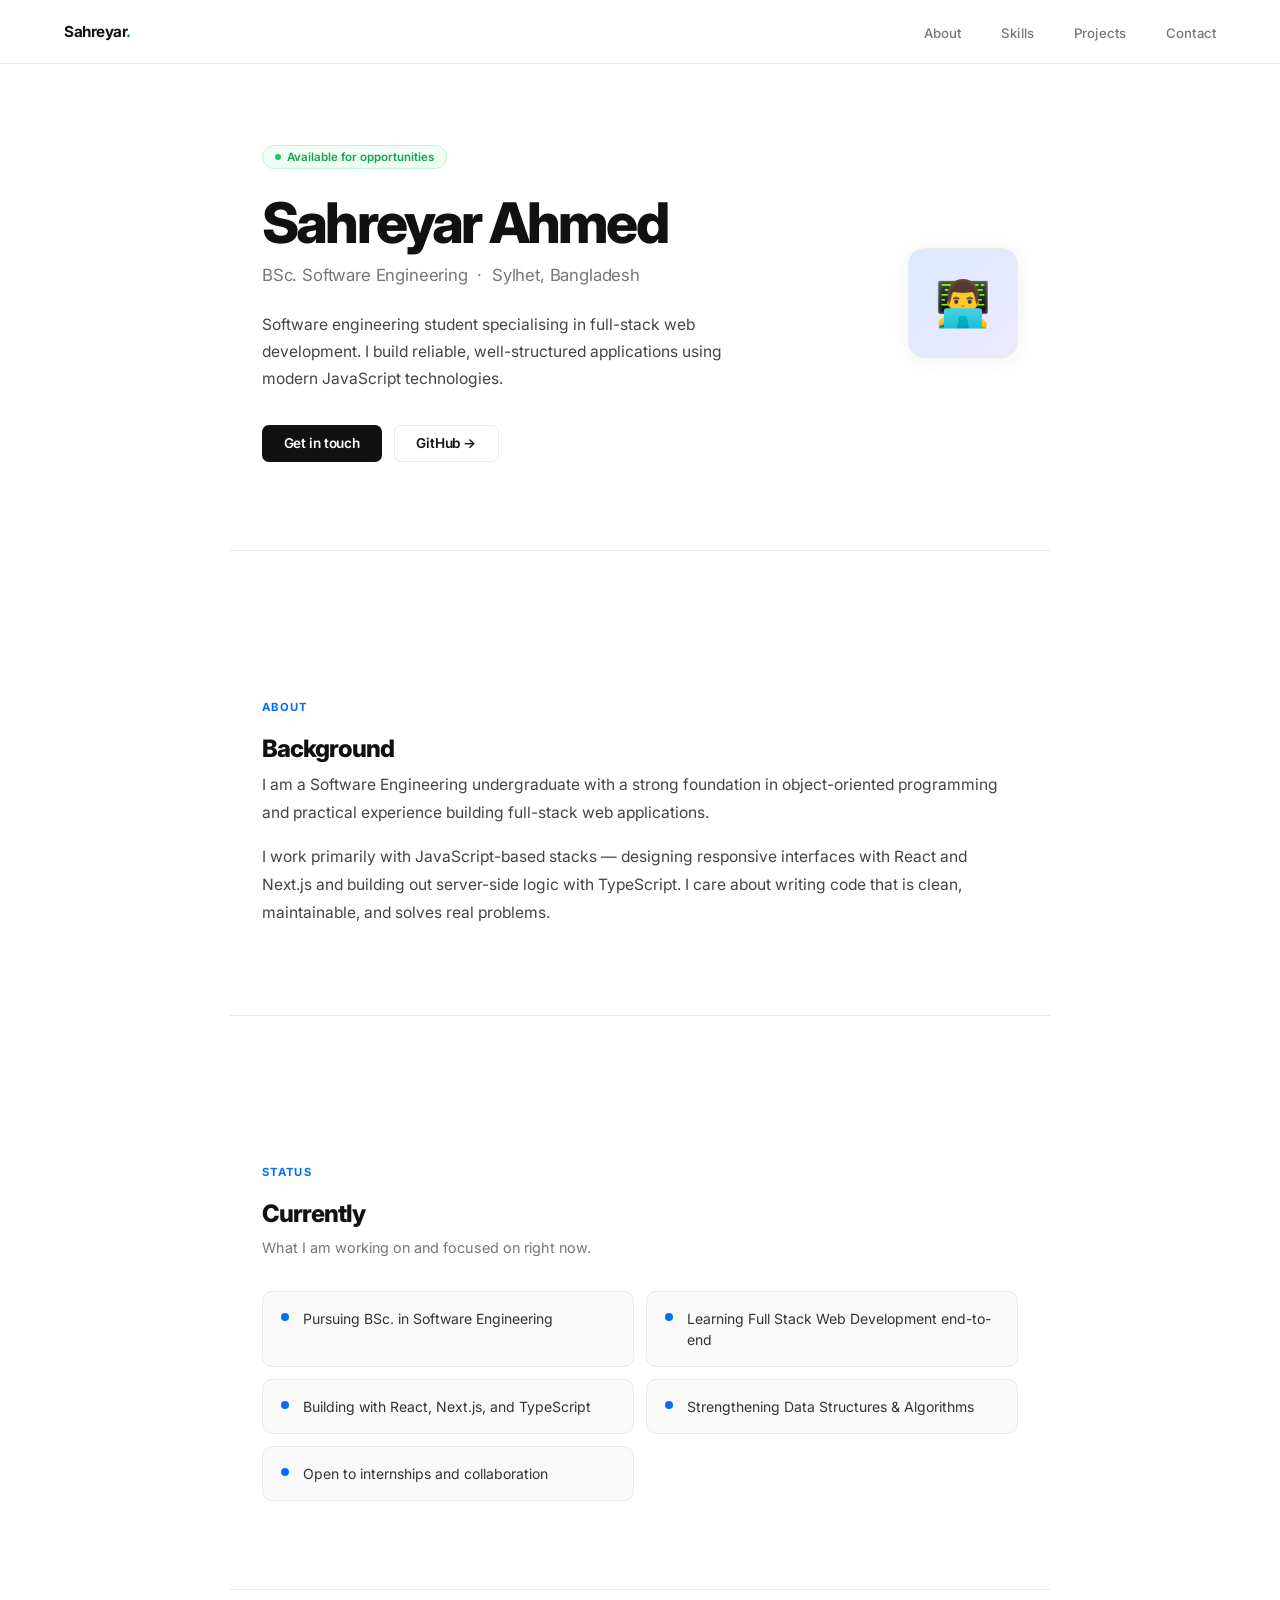
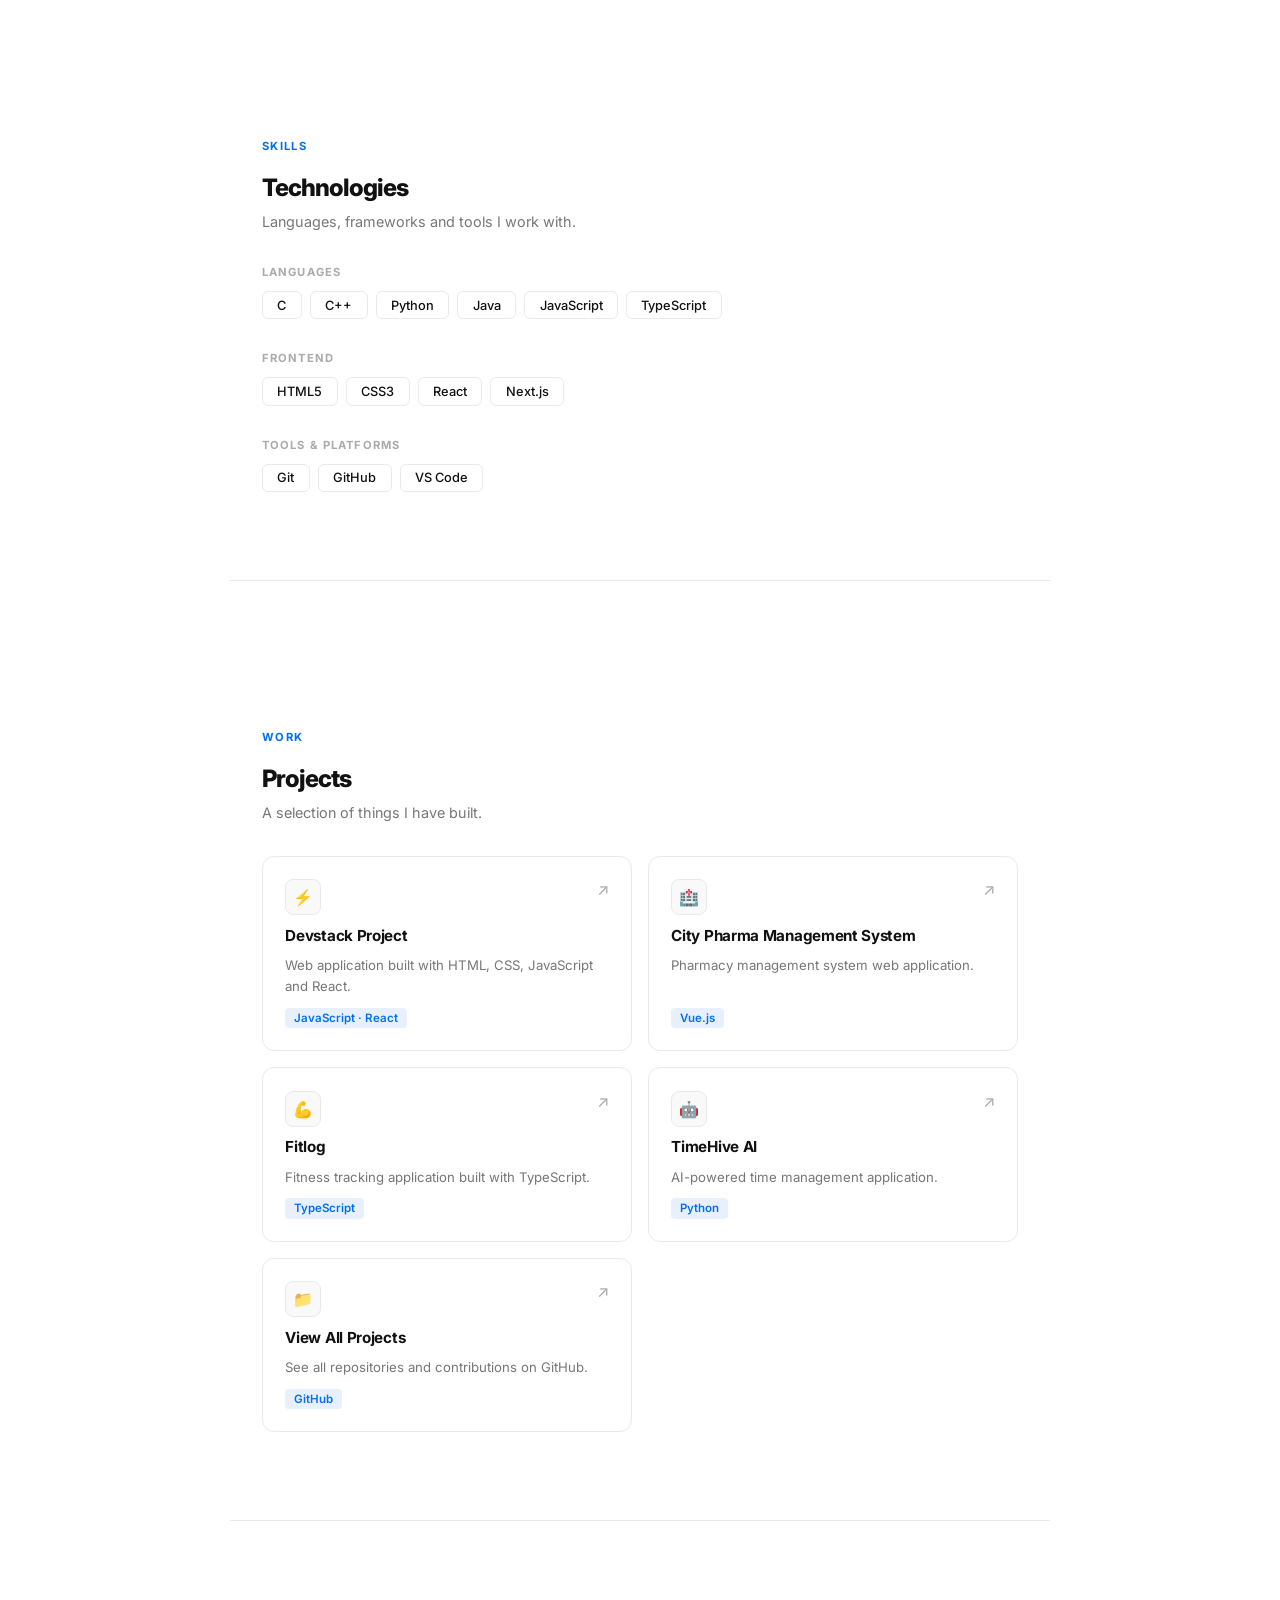
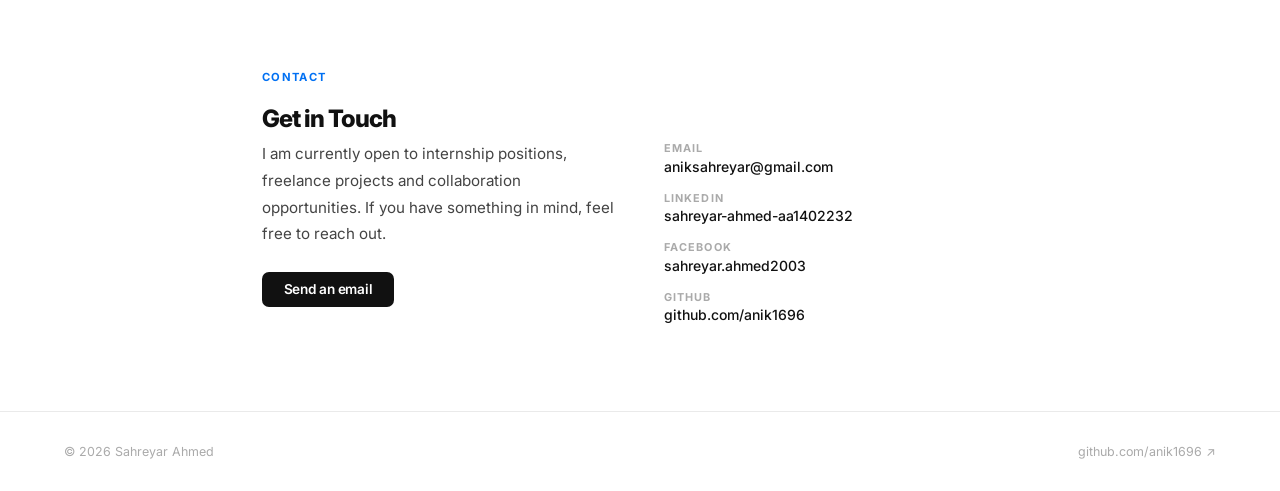
==== commit fdc14180: "Professional redesign - v3" ====
--- a/index.html
+++ b/index.html
@@ -1,116 +1,166 @@
 <!DOCTYPE html>
 <html lang="en">
 <head>
-  <meta charset="UTF-8" />
+  <meta charset="UTF-8"/>
   <meta name="viewport" content="width=device-width, initial-scale=1.0"/>
-  <title>Sahreyar Ahmed | Software Engineer</title>
+  <title>Sahreyar Ahmed — Software Engineer</title>
   <link rel="preconnect" href="https://fonts.googleapis.com"/>
-  <link href="https://fonts.googleapis.com/css2?family=Inter:wght@300;400;500;600;700&display=swap" rel="stylesheet"/>
+  <link href="https://fonts.googleapis.com/css2?family=Inter:wght@300;400;500;600;700;800&display=swap" rel="stylesheet"/>
   <style>
     *, *::before, *::after { box-sizing: border-box; margin: 0; padding: 0; }
 
     :root {
-      --black: #0f0f0f;
-      --gray-900: #1a1a1a;
-      --gray-700: #3d3d3d;
-      --gray-500: #6b6b6b;
-      --gray-300: #c4c4c4;
-      --gray-100: #f5f5f5;
-      --white: #ffffff;
-      --accent: #2563eb;
-      --accent-light: #eff6ff;
-    }
-
-    html { scroll-behavior: smooth; }
+      --bg: #ffffff;
+      --surface: #f9f9f9;
+      --border: #eaeaea;
+      --text: #111111;
+      --muted: #777777;
+      --subtle: #aaaaaa;
+      --accent: #0070f3;
+      --accent-dim: #e8f0fe;
+    }
+
+    html { scroll-behavior: smooth; font-size: 16px; }
 
     body {
-      font-family: 'Inter', sans-serif;
-      background: var(--white);
-      color: var(--black);
-      line-height: 1.6;
-    }
-
-    /* NAV */
+      font-family: 'Inter', -apple-system, BlinkMacSystemFont, sans-serif;
+      background: var(--bg);
+      color: var(--text);
+      -webkit-font-smoothing: antialiased;
+    }
+
+    /* ── NAV ── */
     nav {
       position: fixed;
-      top: 0; left: 0; right: 0;
-      background: rgba(255,255,255,0.92);
-      backdrop-filter: blur(10px);
-      border-bottom: 1px solid #ebebeb;
-      z-index: 100;
-      padding: 0 2rem;
-      height: 60px;
+      inset: 0 0 auto 0;
+      height: 64px;
       display: flex;
       align-items: center;
       justify-content: space-between;
+      padding: 0 clamp(1.5rem, 5vw, 5rem);
+      background: rgba(255,255,255,0.85);
+      backdrop-filter: saturate(180%) blur(16px);
+      border-bottom: 1px solid var(--border);
+      z-index: 999;
     }
 
     .nav-logo {
+      font-size: 0.95rem;
       font-weight: 700;
-      font-size: 1rem;
-      letter-spacing: -0.02em;
-      color: var(--black);
+      letter-spacing: -0.03em;
+      color: var(--text);
       text-decoration: none;
     }
 
+    .nav-logo span { color: var(--accent); }
+
     .nav-links {
       display: flex;
-      gap: 2rem;
       list-style: none;
+      gap: 2.5rem;
     }
 
     .nav-links a {
-      font-size: 0.875rem;
+      font-size: 0.825rem;
       font-weight: 500;
-      color: var(--gray-500);
+      color: var(--muted);
       text-decoration: none;
-      transition: color 0.2s;
-    }
-
-    .nav-links a:hover { color: var(--black); }
-
-    /* SECTIONS */
-    section {
-      max-width: 760px;
+      letter-spacing: 0.01em;
+      transition: color 0.15s;
+    }
+
+    .nav-links a:hover { color: var(--text); }
+
+    /* ── LAYOUT ── */
+    .container {
+      max-width: 820px;
       margin: 0 auto;
-      padding: 6rem 2rem 4rem;
-    }
-
+      padding: 0 clamp(1.5rem, 5vw, 2rem);
+    }
+
+    section { padding: 5.5rem 0; }
     section:first-of-type { padding-top: 9rem; }
 
-    .section-label {
-      font-size: 0.75rem;
-      font-weight: 600;
-      letter-spacing: 0.1em;
+    .sep {
+      height: 1px;
+      background: var(--border);
+      max-width: 820px;
+      margin: 0 auto;
+    }
+
+    /* ── LABELS ── */
+    .eyebrow {
+      display: inline-block;
+      font-size: 0.7rem;
+      font-weight: 700;
+      letter-spacing: 0.12em;
       text-transform: uppercase;
       color: var(--accent);
-      margin-bottom: 1rem;
-    }
-
-    /* HERO */
-    #hero h1 {
-      font-size: clamp(2rem, 5vw, 3rem);
-      font-weight: 700;
-      letter-spacing: -0.04em;
-      line-height: 1.1;
-      margin-bottom: 0.75rem;
-    }
-
-    #hero .designation {
-      font-size: 1rem;
+      margin-bottom: 1.25rem;
+    }
+
+    /* ── HERO ── */
+    .hero-inner {
+      display: grid;
+      grid-template-columns: 1fr auto;
+      gap: 2rem;
+      align-items: center;
+    }
+
+    .hero-badge {
+      display: inline-flex;
+      align-items: center;
+      gap: 0.4rem;
+      background: #f0fdf4;
+      border: 1px solid #bbf7d0;
+      border-radius: 999px;
+      padding: 0.25rem 0.75rem;
+      font-size: 0.72rem;
+      font-weight: 600;
+      color: #16a34a;
+      margin-bottom: 1.5rem;
+    }
+
+    .hero-badge::before {
+      content: '';
+      display: block;
+      width: 6px;
+      height: 6px;
+      border-radius: 50%;
+      background: #22c55e;
+      animation: pulse 2s infinite;
+    }
+
+    @keyframes pulse {
+      0%, 100% { opacity: 1; }
+      50% { opacity: 0.4; }
+    }
+
+    .hero-text h1 {
+      font-size: clamp(2.4rem, 6vw, 3.5rem);
+      font-weight: 800;
+      letter-spacing: -0.05em;
+      line-height: 1.08;
+      margin-bottom: 0.5rem;
+    }
+
+    .hero-text .role {
+      font-size: 1.05rem;
+      color: var(--muted);
       font-weight: 400;
-      color: var(--gray-500);
-      margin-bottom: 1.5rem;
-    }
-
-    #hero p {
-      font-size: 1rem;
-      color: var(--gray-700);
-      max-width: 540px;
+      margin-bottom: 1.25rem;
+      letter-spacing: -0.01em;
+    }
+
+    .hero-text p {
+      font-size: 0.975rem;
+      color: #444;
+      line-height: 1.75;
+      max-width: 500px;
       margin-bottom: 2rem;
     }
 
-    .hero-links {
+    .hero-actions {
       display: flex;
       gap: 0.75rem;
       flex-wrap: wrap;
@@ -119,237 +169,341 @@
     .btn {
       display: inline-flex;
       align-items: center;
-      gap: 0.4rem;
-      padding: 0.55rem 1.25rem;
+      gap: 0.35rem;
+      padding: 0.6rem 1.35rem;
+      border-radius: 7px;
+      font-size: 0.85rem;
+      font-weight: 600;
+      text-decoration: none;
+      transition: all 0.18s;
+      letter-spacing: -0.01em;
+    }
+
+    .btn-dark {
+      background: var(--text);
+      color: #fff;
+    }
+
+    .btn-dark:hover {
+      background: #333;
+      transform: translateY(-1px);
+      box-shadow: 0 4px 16px rgba(0,0,0,0.15);
+    }
+
+    .btn-ghost {
+      background: transparent;
+      color: var(--text);
+      border: 1px solid var(--border);
+    }
+
+    .btn-ghost:hover {
+      border-color: #999;
+      background: var(--surface);
+      transform: translateY(-1px);
+    }
+
+    .avatar-wrap {
+      flex-shrink: 0;
+    }
+
+    .avatar {
+      width: 110px;
+      height: 110px;
+      border-radius: 16px;
+      background: linear-gradient(135deg, #dbeafe 0%, #ede9fe 100%);
+      display: flex;
+      align-items: center;
+      justify-content: center;
+      font-size: 2.8rem;
+      border: 1px solid var(--border);
+      box-shadow: 0 2px 20px rgba(0,0,0,0.06);
+    }
+
+    /* ── SECTION TITLES ── */
+    .section-title {
+      font-size: 1.5rem;
+      font-weight: 800;
+      letter-spacing: -0.04em;
+      margin-bottom: 0.5rem;
+    }
+
+    .section-sub {
+      font-size: 0.9rem;
+      color: var(--muted);
+      margin-bottom: 2rem;
+      line-height: 1.6;
+    }
+
+    /* ── ABOUT ── */
+    .about-text p {
+      font-size: 0.975rem;
+      color: #444;
+      line-height: 1.8;
+      margin-bottom: 1rem;
+    }
+
+    .about-text p:last-child { margin-bottom: 0; }
+
+    /* ── CURRENTLY ── */
+    .status-grid {
+      display: grid;
+      grid-template-columns: repeat(auto-fill, minmax(300px, 1fr));
+      gap: 0.75rem;
+    }
+
+    .status-item {
+      display: flex;
+      align-items: flex-start;
+      gap: 0.85rem;
+      padding: 1rem 1.15rem;
+      background: var(--surface);
+      border: 1px solid var(--border);
+      border-radius: 10px;
+    }
+
+    .status-dot {
+      width: 8px;
+      height: 8px;
+      border-radius: 50%;
+      background: var(--accent);
+      flex-shrink: 0;
+      margin-top: 5px;
+    }
+
+    .status-item span {
+      font-size: 0.875rem;
+      color: #333;
+      line-height: 1.5;
+    }
+
+    /* ── SKILLS ── */
+    .skills-wrapper {
+      display: flex;
+      flex-direction: column;
+      gap: 2rem;
+    }
+
+    .skill-group {}
+
+    .skill-group-label {
+      font-size: 0.7rem;
+      font-weight: 700;
+      text-transform: uppercase;
+      letter-spacing: 0.1em;
+      color: var(--subtle);
+      margin-bottom: 0.75rem;
+    }
+
+    .skill-chips {
+      display: flex;
+      flex-wrap: wrap;
+      gap: 0.5rem;
+    }
+
+    .chip {
+      padding: 0.35rem 0.9rem;
+      background: var(--bg);
+      border: 1px solid var(--border);
       border-radius: 6px;
+      font-size: 0.8rem;
+      font-weight: 500;
+      color: var(--text);
+      transition: all 0.15s;
+    }
+
+    .chip:hover {
+      border-color: var(--accent);
+      color: var(--accent);
+      background: var(--accent-dim);
+    }
+
+    /* ── PROJECTS ── */
+    .projects-grid {
+      display: grid;
+      grid-template-columns: repeat(auto-fill, minmax(340px, 1fr));
+      gap: 1rem;
+    }
+
+    .project-card {
+      position: relative;
+      padding: 1.4rem;
+      border: 1px solid var(--border);
+      border-radius: 12px;
+      text-decoration: none;
+      color: inherit;
+      background: var(--bg);
+      transition: all 0.2s;
+      display: flex;
+      flex-direction: column;
+      gap: 0.65rem;
+      overflow: hidden;
+    }
+
+    .project-card::before {
+      content: '';
+      position: absolute;
+      inset: 0;
+      background: linear-gradient(135deg, rgba(0,112,243,0.03) 0%, transparent 60%);
+      opacity: 0;
+      transition: opacity 0.2s;
+    }
+
+    .project-card:hover {
+      border-color: #c0c0c0;
+      transform: translateY(-2px);
+      box-shadow: 0 8px 30px rgba(0,0,0,0.08);
+    }
+
+    .project-card:hover::before { opacity: 1; }
+
+    .project-top {
+      display: flex;
+      justify-content: space-between;
+      align-items: flex-start;
+    }
+
+    .project-icon {
+      width: 36px;
+      height: 36px;
+      background: var(--surface);
+      border: 1px solid var(--border);
+      border-radius: 8px;
+      display: flex;
+      align-items: center;
+      justify-content: center;
+      font-size: 1rem;
+    }
+
+    .project-arrow {
+      font-size: 1rem;
+      color: var(--subtle);
+      transition: transform 0.15s, color 0.15s;
+    }
+
+    .project-card:hover .project-arrow {
+      transform: translate(2px, -2px);
+      color: var(--accent);
+    }
+
+    .project-name {
+      font-size: 0.95rem;
+      font-weight: 700;
+      letter-spacing: -0.02em;
+      color: var(--text);
+    }
+
+    .project-desc {
+      font-size: 0.825rem;
+      color: var(--muted);
+      line-height: 1.6;
+      flex: 1;
+    }
+
+    .project-lang {
+      font-size: 0.72rem;
+      font-weight: 600;
+      color: var(--accent);
+      background: var(--accent-dim);
+      padding: 0.2rem 0.55rem;
+      border-radius: 4px;
+      width: fit-content;
+    }
+
+    /* ── CONTACT ── */
+    .contact-wrapper {
+      display: grid;
+      grid-template-columns: 1fr 1fr;
+      gap: 3rem;
+      align-items: start;
+    }
+
+    .contact-intro p {
+      font-size: 0.95rem;
+      color: #444;
+      line-height: 1.75;
+      margin-bottom: 1.5rem;
+    }
+
+    .contact-list {
+      display: flex;
+      flex-direction: column;
+      gap: 1rem;
+    }
+
+    .contact-item {
+      display: flex;
+      flex-direction: column;
+      gap: 0.15rem;
+    }
+
+    .contact-item .c-label {
+      font-size: 0.68rem;
+      font-weight: 700;
+      text-transform: uppercase;
+      letter-spacing: 0.1em;
+      color: var(--subtle);
+    }
+
+    .contact-item a {
       font-size: 0.875rem;
       font-weight: 500;
+      color: var(--text);
       text-decoration: none;
-      transition: all 0.2s;
-    }
-
-    .btn-primary {
-      background: var(--black);
-      color: var(--white);
-    }
-
-    .btn-primary:hover { background: var(--gray-900); }
-
-    .btn-outline {
-      border: 1px solid var(--gray-300);
-      color: var(--black);
-      background: transparent;
-    }
-
-    .btn-outline:hover { border-color: var(--black); background: var(--gray-100); }
-
-    /* DIVIDER */
-    .divider {
-      border: none;
-      border-top: 1px solid #ebebeb;
-      max-width: 760px;
-      margin: 0 auto;
-    }
-
-    /* ABOUT */
-    #about h2 {
-      font-size: 1.5rem;
-      font-weight: 700;
-      letter-spacing: -0.03em;
-      margin-bottom: 1rem;
-    }
-
-    #about p {
-      color: var(--gray-700);
-      margin-bottom: 0.75rem;
-      font-size: 0.975rem;
-    }
-
-    /* CURRENTLY */
-    #currently h2 {
-      font-size: 1.5rem;
-      font-weight: 700;
-      letter-spacing: -0.03em;
-      margin-bottom: 1rem;
-    }
-
-    .currently-list {
-      list-style: none;
-      display: flex;
-      flex-direction: column;
-      gap: 0.6rem;
-    }
-
-    .currently-list li {
-      display: flex;
-      align-items: flex-start;
-      gap: 0.75rem;
-      font-size: 0.975rem;
-      color: var(--gray-700);
-    }
-
-    .currently-list li::before {
-      content: "→";
-      color: var(--accent);
-      font-weight: 600;
-      flex-shrink: 0;
-      margin-top: 1px;
-    }
-
-    /* SKILLS */
-    #skills h2 {
-      font-size: 1.5rem;
-      font-weight: 700;
-      letter-spacing: -0.03em;
-      margin-bottom: 1.5rem;
-    }
-
-    .skills-group {
-      margin-bottom: 1.75rem;
-    }
-
-    .skills-group h3 {
-      font-size: 0.75rem;
-      font-weight: 600;
-      text-transform: uppercase;
-      letter-spacing: 0.08em;
-      color: var(--gray-500);
-      margin-bottom: 0.75rem;
-    }
-
-    .skills-tags {
-      display: flex;
-      flex-wrap: wrap;
-      gap: 0.5rem;
-    }
-
-    .tag {
-      padding: 0.3rem 0.75rem;
-      background: var(--gray-100);
-      border: 1px solid #e8e8e8;
-      border-radius: 4px;
-      font-size: 0.8rem;
-      font-weight: 500;
-      color: var(--gray-900);
-    }
-
-    /* PROJECTS */
-    #projects h2 {
-      font-size: 1.5rem;
-      font-weight: 700;
-      letter-spacing: -0.03em;
-      margin-bottom: 1.5rem;
-    }
-
-    .projects-grid {
-      display: grid;
-      grid-template-columns: repeat(auto-fill, minmax(300px, 1fr));
-      gap: 1rem;
-    }
-
-    .project-card {
-      border: 1px solid #ebebeb;
-      border-radius: 8px;
-      padding: 1.25rem;
+      transition: color 0.15s;
+    }
+
+    .contact-item a:hover { color: var(--accent); }
+
+    /* ── FOOTER ── */
+    footer {
+      border-top: 1px solid var(--border);
+      padding: 2rem clamp(1.5rem, 5vw, 5rem);
+      display: flex;
+      justify-content: space-between;
+      align-items: center;
+    }
+
+    footer p {
+      font-size: 0.78rem;
+      color: var(--subtle);
+    }
+
+    footer a {
+      font-size: 0.78rem;
+      color: var(--subtle);
       text-decoration: none;
-      color: inherit;
-      transition: border-color 0.2s, box-shadow 0.2s;
-      display: flex;
-      flex-direction: column;
-      gap: 0.5rem;
-    }
-
-    .project-card:hover {
-      border-color: var(--black);
-      box-shadow: 0 2px 12px rgba(0,0,0,0.06);
-    }
-
-    .project-card h3 {
-      font-size: 0.925rem;
-      font-weight: 600;
-      color: var(--black);
-    }
-
-    .project-card p {
-      font-size: 0.825rem;
-      color: var(--gray-500);
-      flex: 1;
-    }
-
-    .project-lang {
-      font-size: 0.75rem;
-      font-weight: 500;
-      color: var(--accent);
-      background: var(--accent-light);
-      padding: 0.15rem 0.5rem;
-      border-radius: 3px;
-      width: fit-content;
-    }
-
-    /* CONTACT */
-    #contact h2 {
-      font-size: 1.5rem;
-      font-weight: 700;
-      letter-spacing: -0.03em;
-      margin-bottom: 1rem;
-    }
-
-    #contact p {
-      color: var(--gray-700);
-      margin-bottom: 1.5rem;
-      font-size: 0.975rem;
-    }
-
-    .contact-links {
-      display: flex;
-      flex-direction: column;
-      gap: 0.75rem;
-    }
-
-    .contact-row {
-      display: flex;
-      align-items: center;
-      gap: 0.75rem;
-      font-size: 0.9rem;
-    }
-
-    .contact-row .label {
-      width: 90px;
-      font-weight: 600;
-      color: var(--gray-500);
-      font-size: 0.8rem;
-      text-transform: uppercase;
-      letter-spacing: 0.05em;
-    }
-
-    .contact-row a {
-      color: var(--black);
-      text-decoration: none;
-      border-bottom: 1px solid #e0e0e0;
-      transition: border-color 0.2s;
-    }
-
-    .contact-row a:hover { border-color: var(--black); }
-
-    /* FOOTER */
-    footer {
-      text-align: center;
-      padding: 2rem;
-      font-size: 0.8rem;
-      color: var(--gray-300);
-      border-top: 1px solid #ebebeb;
-    }
-
-    @media (max-width: 600px) {
+      transition: color 0.15s;
+    }
+
+    footer a:hover { color: var(--text); }
+
+    /* ── FADE IN ── */
+    .fade-in {
+      opacity: 0;
+      transform: translateY(16px);
+      transition: opacity 0.5s ease, transform 0.5s ease;
+    }
+
+    .fade-in.visible {
+      opacity: 1;
+      transform: translateY(0);
+    }
+
+    @media (max-width: 640px) {
       .nav-links { display: none; }
+      .hero-inner { grid-template-columns: 1fr; }
+      .avatar-wrap { display: none; }
       .projects-grid { grid-template-columns: 1fr; }
+      .contact-wrapper { grid-template-columns: 1fr; gap: 2rem; }
+      footer { flex-direction: column; gap: 0.5rem; text-align: center; }
     }
   </style>
 </head>
 <body>
 
+  <!-- NAV -->
   <nav>
-    <a href="#hero" class="nav-logo">Sahreyar Ahmed</a>
+    <a href="#hero" class="nav-logo">Sahreyar<span>.</span></a>
     <ul class="nav-links">
       <li><a href="#about">About</a></li>
       <li><a href="#skills">Skills</a></li>
@@ -359,159 +513,215 @@
   </nav>
 
   <!-- HERO -->
-  <section id="hero">
-    <div class="section-label">Portfolio</div>
-    <h1>Sahreyar Ahmed</h1>
-    <p class="designation">BSc. Software Engineering &nbsp;·&nbsp; Sylhet, Bangladesh</p>
-    <p>Software engineering student focused on full-stack web development. I build clean, functional applications using modern JavaScript technologies.</p>
-    <div class="hero-links">
-      <a href="mailto:aniksahreyar@gmail.com" class="btn btn-primary">Get in touch</a>
-      <a href="https://github.com/anik1696" target="_blank" class="btn btn-outline">GitHub</a>
-      <a href="https://www.linkedin.com/in/sahreyar-ahmed-aa1402232" target="_blank" class="btn btn-outline">LinkedIn</a>
-    </div>
-  </section>
-
-  <hr class="divider"/>
+  <div class="container">
+    <section id="hero">
+      <div class="hero-inner">
+        <div class="hero-text fade-in">
+          <div class="hero-badge">Available for opportunities</div>
+          <h1>Sahreyar Ahmed</h1>
+          <p class="role">BSc. Software Engineering &nbsp;·&nbsp; Sylhet, Bangladesh</p>
+          <p>Software engineering student specialising in full-stack web development. I build reliable, well-structured applications using modern JavaScript technologies.</p>
+          <div class="hero-actions">
+            <a href="mailto:aniksahreyar@gmail.com" class="btn btn-dark">Get in touch</a>
+            <a href="https://github.com/anik1696" target="_blank" class="btn btn-ghost">GitHub →</a>
+          </div>
+        </div>
+        <div class="avatar-wrap fade-in">
+          <div class="avatar">👨‍💻</div>
+        </div>
+      </div>
+    </section>
+  </div>
+
+  <div class="sep"></div>
 
   <!-- ABOUT -->
-  <section id="about">
-    <div class="section-label">About</div>
-    <h2>Background</h2>
-    <p>I am a Software Engineering undergraduate with a strong foundation in object-oriented programming and hands-on experience building full-stack web applications.</p>
-    <p>I work primarily with JavaScript-based stacks — from building responsive interfaces with React and Next.js to working with server-side logic and databases. I am driven by writing code that solves real problems cleanly and efficiently.</p>
-  </section>
-
-  <hr class="divider"/>
+  <div class="container">
+    <section id="about" class="fade-in">
+      <div class="eyebrow">About</div>
+      <h2 class="section-title">Background</h2>
+      <div class="about-text">
+        <p>I am a Software Engineering undergraduate with a strong foundation in object-oriented programming and practical experience building full-stack web applications.</p>
+        <p>I work primarily with JavaScript-based stacks — designing responsive interfaces with React and Next.js and building out server-side logic with TypeScript. I care about writing code that is clean, maintainable, and solves real problems.</p>
+      </div>
+    </section>
+  </div>
+
+  <div class="sep"></div>
 
   <!-- CURRENTLY -->
-  <section id="currently">
-    <div class="section-label">Status</div>
-    <h2>Currently</h2>
-    <ul class="currently-list">
-      <li>Pursuing BSc. in Software Engineering</li>
-      <li>Learning Full Stack Web Development end-to-end</li>
-      <li>Building projects with React, Next.js, and TypeScript</li>
-      <li>Strengthening fundamentals in Data Structures &amp; Algorithms</li>
-      <li>Open to internship and collaboration opportunities</li>
-    </ul>
-  </section>
-
-  <hr class="divider"/>
+  <div class="container">
+    <section id="currently" class="fade-in">
+      <div class="eyebrow">Status</div>
+      <h2 class="section-title">Currently</h2>
+      <p class="section-sub">What I am working on and focused on right now.</p>
+      <div class="status-grid">
+        <div class="status-item"><div class="status-dot"></div><span>Pursuing BSc. in Software Engineering</span></div>
+        <div class="status-item"><div class="status-dot"></div><span>Learning Full Stack Web Development end-to-end</span></div>
+        <div class="status-item"><div class="status-dot"></div><span>Building with React, Next.js, and TypeScript</span></div>
+        <div class="status-item"><div class="status-dot"></div><span>Strengthening Data Structures &amp; Algorithms</span></div>
+        <div class="status-item"><div class="status-dot"></div><span>Open to internships and collaboration</span></div>
+      </div>
+    </section>
+  </div>
+
+  <div class="sep"></div>
 
   <!-- SKILLS -->
-  <section id="skills">
-    <div class="section-label">Skills</div>
-    <h2>Technologies</h2>
-
-    <div class="skills-group">
-      <h3>Languages</h3>
-      <div class="skills-tags">
-        <span class="tag">C</span>
-        <span class="tag">C++</span>
-        <span class="tag">Python</span>
-        <span class="tag">Java</span>
-        <span class="tag">JavaScript</span>
-        <span class="tag">TypeScript</span>
+  <div class="container">
+    <section id="skills" class="fade-in">
+      <div class="eyebrow">Skills</div>
+      <h2 class="section-title">Technologies</h2>
+      <p class="section-sub">Languages, frameworks and tools I work with.</p>
+      <div class="skills-wrapper">
+        <div class="skill-group">
+          <div class="skill-group-label">Languages</div>
+          <div class="skill-chips">
+            <span class="chip">C</span>
+            <span class="chip">C++</span>
+            <span class="chip">Python</span>
+            <span class="chip">Java</span>
+            <span class="chip">JavaScript</span>
+            <span class="chip">TypeScript</span>
+          </div>
+        </div>
+        <div class="skill-group">
+          <div class="skill-group-label">Frontend</div>
+          <div class="skill-chips">
+            <span class="chip">HTML5</span>
+            <span class="chip">CSS3</span>
+            <span class="chip">React</span>
+            <span class="chip">Next.js</span>
+          </div>
+        </div>
+        <div class="skill-group">
+          <div class="skill-group-label">Tools &amp; Platforms</div>
+          <div class="skill-chips">
+            <span class="chip">Git</span>
+            <span class="chip">GitHub</span>
+            <span class="chip">VS Code</span>
+          </div>
+        </div>
       </div>
-    </div>
-
-    <div class="skills-group">
-      <h3>Frontend</h3>
-      <div class="skills-tags">
-        <span class="tag">HTML5</span>
-        <span class="tag">CSS3</span>
-        <span class="tag">React</span>
-        <span class="tag">Next.js</span>
+    </section>
+  </div>
+
+  <div class="sep"></div>
+
+  <!-- PROJECTS -->
+  <div class="container">
+    <section id="projects" class="fade-in">
+      <div class="eyebrow">Work</div>
+      <h2 class="section-title">Projects</h2>
+      <p class="section-sub">A selection of things I have built.</p>
+      <div class="projects-grid">
+
+        <a href="https://github.com/anik1696/Devstack-project" target="_blank" class="project-card">
+          <div class="project-top">
+            <div class="project-icon">⚡</div>
+            <span class="project-arrow">↗</span>
+          </div>
+          <div class="project-name">Devstack Project</div>
+          <div class="project-desc">Web application built with HTML, CSS, JavaScript and React.</div>
+          <span class="project-lang">JavaScript · React</span>
+        </a>
+
+        <a href="https://github.com/anik1696/The-City-Pharma-Management-System" target="_blank" class="project-card">
+          <div class="project-top">
+            <div class="project-icon">🏥</div>
+            <span class="project-arrow">↗</span>
+          </div>
+          <div class="project-name">City Pharma Management System</div>
+          <div class="project-desc">Pharmacy management system web application.</div>
+          <span class="project-lang">Vue.js</span>
+        </a>
+
+        <a href="https://github.com/anik1696/fitlog" target="_blank" class="project-card">
+          <div class="project-top">
+            <div class="project-icon">💪</div>
+            <span class="project-arrow">↗</span>
+          </div>
+          <div class="project-name">Fitlog</div>
+          <div class="project-desc">Fitness tracking application built with TypeScript.</div>
+          <span class="project-lang">TypeScript</span>
+        </a>
+
+        <a href="https://github.com/anik1696/TimeHiveAI" target="_blank" class="project-card">
+          <div class="project-top">
+            <div class="project-icon">🤖</div>
+            <span class="project-arrow">↗</span>
+          </div>
+          <div class="project-name">TimeHive AI</div>
+          <div class="project-desc">AI-powered time management application.</div>
+          <span class="project-lang">Python</span>
+        </a>
+
+        <a href="https://github.com/anik1696" target="_blank" class="project-card">
+          <div class="project-top">
+            <div class="project-icon">📁</div>
+            <span class="project-arrow">↗</span>
+          </div>
+          <div class="project-name">View All Projects</div>
+          <div class="project-desc">See all repositories and contributions on GitHub.</div>
+          <span class="project-lang">GitHub</span>
+        </a>
+
       </div>
-    </div>
-
-    <div class="skills-group">
-      <h3>Tools</h3>
-      <div class="skills-tags">
-        <span class="tag">Git</span>
-        <span class="tag">GitHub</span>
-        <span class="tag">VS Code</span>
+    </section>
+  </div>
+
+  <div class="sep"></div>
+
+  <!-- CONTACT -->
+  <div class="container">
+    <section id="contact" class="fade-in">
+      <div class="eyebrow">Contact</div>
+      <h2 class="section-title">Get in Touch</h2>
+      <div class="contact-wrapper">
+        <div class="contact-intro">
+          <p>I am currently open to internship positions, freelance projects and collaboration opportunities. If you have something in mind, feel free to reach out.</p>
+          <a href="mailto:aniksahreyar@gmail.com" class="btn btn-dark">Send an email</a>
+        </div>
+        <div class="contact-list">
+          <div class="contact-item">
+            <span class="c-label">Email</span>
+            <a href="mailto:aniksahreyar@gmail.com">aniksahreyar@gmail.com</a>
+          </div>
+          <div class="contact-item">
+            <span class="c-label">LinkedIn</span>
+            <a href="https://www.linkedin.com/in/sahreyar-ahmed-aa1402232" target="_blank">sahreyar-ahmed-aa1402232</a>
+          </div>
+          <div class="contact-item">
+            <span class="c-label">Facebook</span>
+            <a href="https://www.facebook.com/sahreyar.ahmed2003" target="_blank">sahreyar.ahmed2003</a>
+          </div>
+          <div class="contact-item">
+            <span class="c-label">GitHub</span>
+            <a href="https://github.com/anik1696" target="_blank">github.com/anik1696</a>
+          </div>
+        </div>
       </div>
-    </div>
-  </section>
-
-  <hr class="divider"/>
-
-  <!-- PROJECTS -->
-  <section id="projects">
-    <div class="section-label">Work</div>
-    <h2>Projects</h2>
-    <div class="projects-grid">
-
-      <a href="https://github.com/anik1696/Devstack-project" target="_blank" class="project-card">
-        <span class="project-lang">JavaScript · React</span>
-        <h3>Devstack Project</h3>
-        <p>A web application built with HTML, CSS, JavaScript and React.</p>
-      </a>
-
-      <a href="https://github.com/anik1696/The-City-Pharma-Management-System" target="_blank" class="project-card">
-        <span class="project-lang">Vue.js</span>
-        <h3>City Pharma Management System</h3>
-        <p>A pharmacy management system web application.</p>
-      </a>
-
-      <a href="https://github.com/anik1696/fitlog" target="_blank" class="project-card">
-        <span class="project-lang">TypeScript</span>
-        <h3>Fitlog</h3>
-        <p>A fitness tracking application built with TypeScript.</p>
-      </a>
-
-      <a href="https://github.com/anik1696/TimeHiveAI" target="_blank" class="project-card">
-        <span class="project-lang">Python</span>
-        <h3>TimeHive AI</h3>
-        <p>An AI-powered time management application.</p>
-      </a>
-
-      <a href="https://github.com/anik1696/WPProject" target="_blank" class="project-card">
-        <span class="project-lang">JavaScript</span>
-        <h3>WP Project</h3>
-        <p>A JavaScript web project.</p>
-      </a>
-
-      <a href="https://github.com/anik1696" target="_blank" class="project-card">
-        <span class="project-lang">GitHub</span>
-        <h3>View All Projects →</h3>
-        <p>See all repositories on my GitHub profile.</p>
-      </a>
-
-    </div>
-  </section>
-
-  <hr class="divider"/>
-
-  <!-- CONTACT -->
-  <section id="contact">
-    <div class="section-label">Contact</div>
-    <h2>Get in Touch</h2>
-    <p>Available for internships, freelance work, and collaboration opportunities.</p>
-    <div class="contact-links">
-      <div class="contact-row">
-        <span class="label">Email</span>
-        <a href="mailto:aniksahreyar@gmail.com">aniksahreyar@gmail.com</a>
-      </div>
-      <div class="contact-row">
-        <span class="label">LinkedIn</span>
-        <a href="https://www.linkedin.com/in/sahreyar-ahmed-aa1402232" target="_blank">sahreyar-ahmed-aa1402232</a>
-      </div>
-      <div class="contact-row">
-        <span class="label">Facebook</span>
-        <a href="https://www.facebook.com/sahreyar.ahmed2003" target="_blank">sahreyar.ahmed2003</a>
-      </div>
-      <div class="contact-row">
-        <span class="label">GitHub</span>
-        <a href="https://github.com/anik1696" target="_blank">github.com/anik1696</a>
-      </div>
-    </div>
-  </section>
-
+    </section>
+  </div>
+
+  <!-- FOOTER -->
   <footer>
-    &copy; 2026 Sahreyar Ahmed
+    <p>© 2026 Sahreyar Ahmed</p>
+    <a href="https://github.com/anik1696" target="_blank">github.com/anik1696 ↗</a>
   </footer>
+
+  <script>
+    const observer = new IntersectionObserver((entries) => {
+      entries.forEach(e => {
+        if (e.isIntersecting) {
+          e.target.classList.add('visible');
+          observer.unobserve(e.target);
+        }
+      });
+    }, { threshold: 0.1 });
+
+    document.querySelectorAll('.fade-in').forEach(el => observer.observe(el));
+  </script>
 
 </body>
 </html>
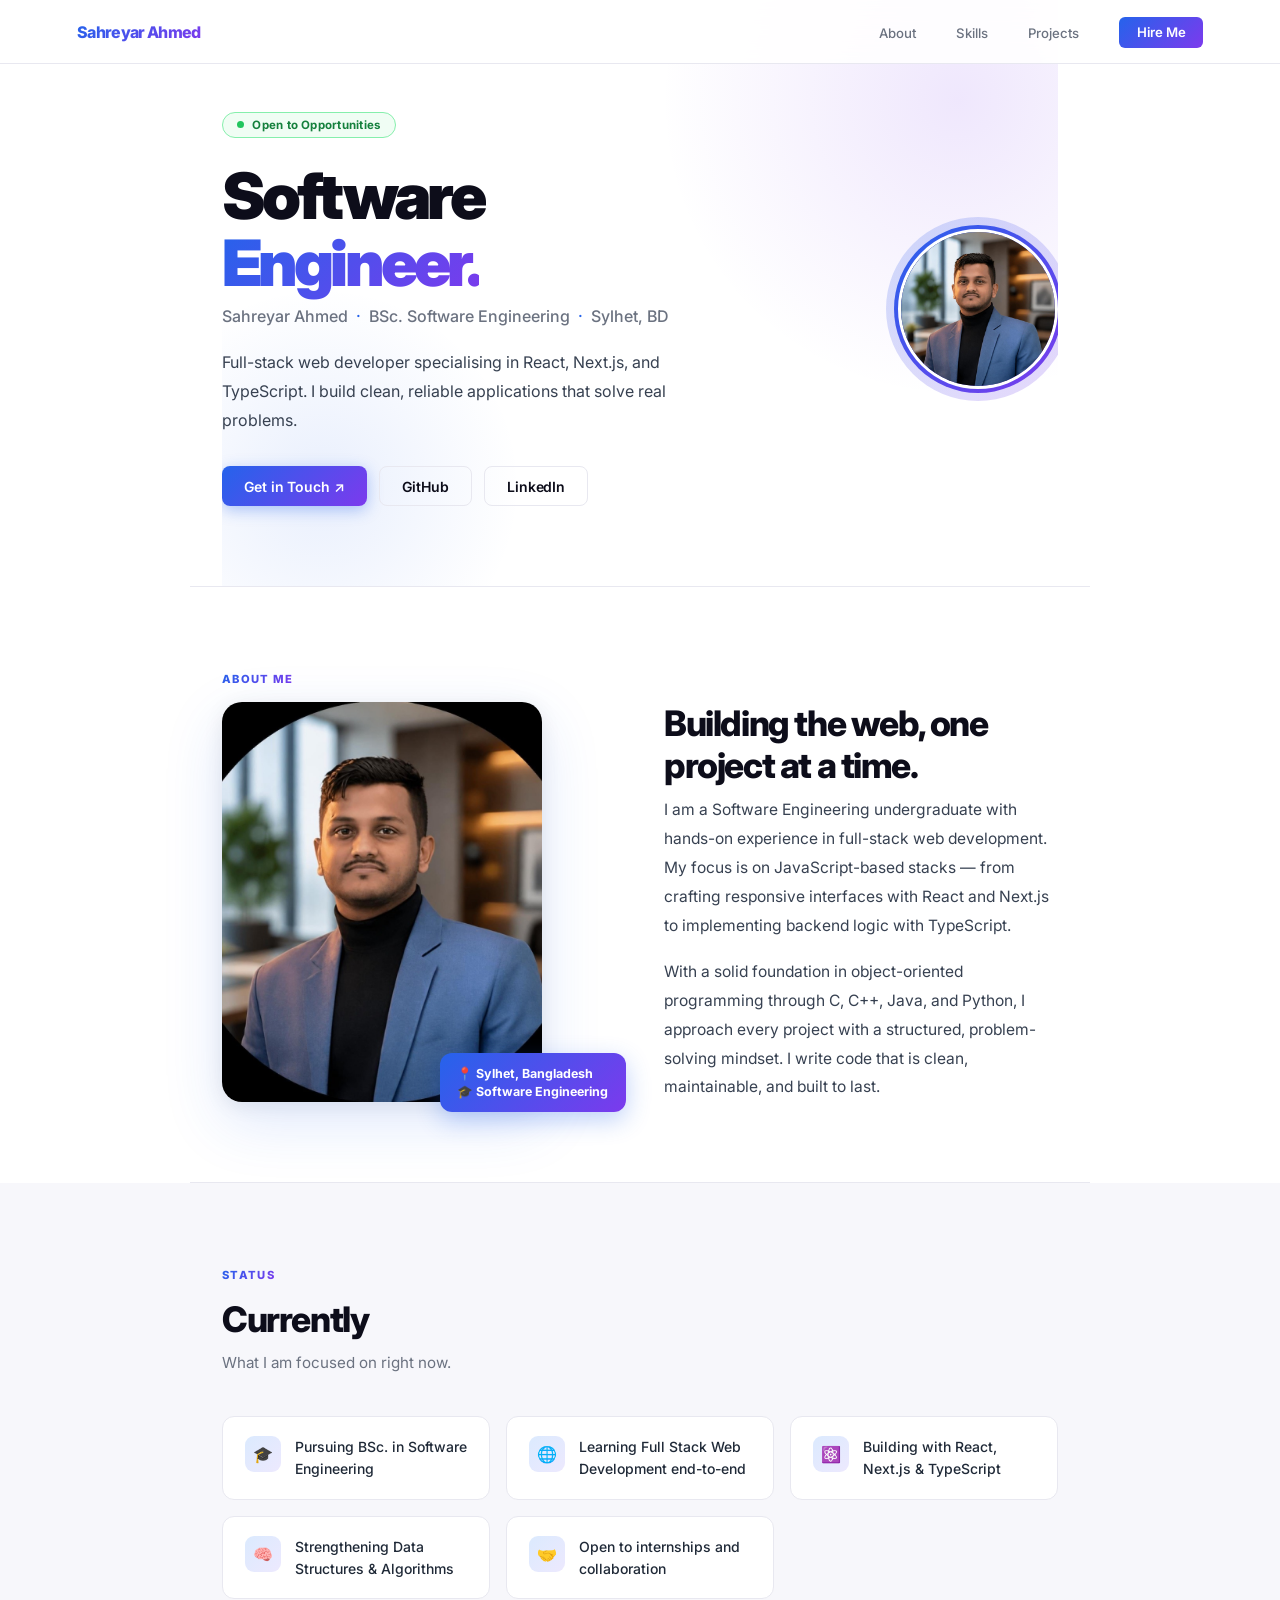
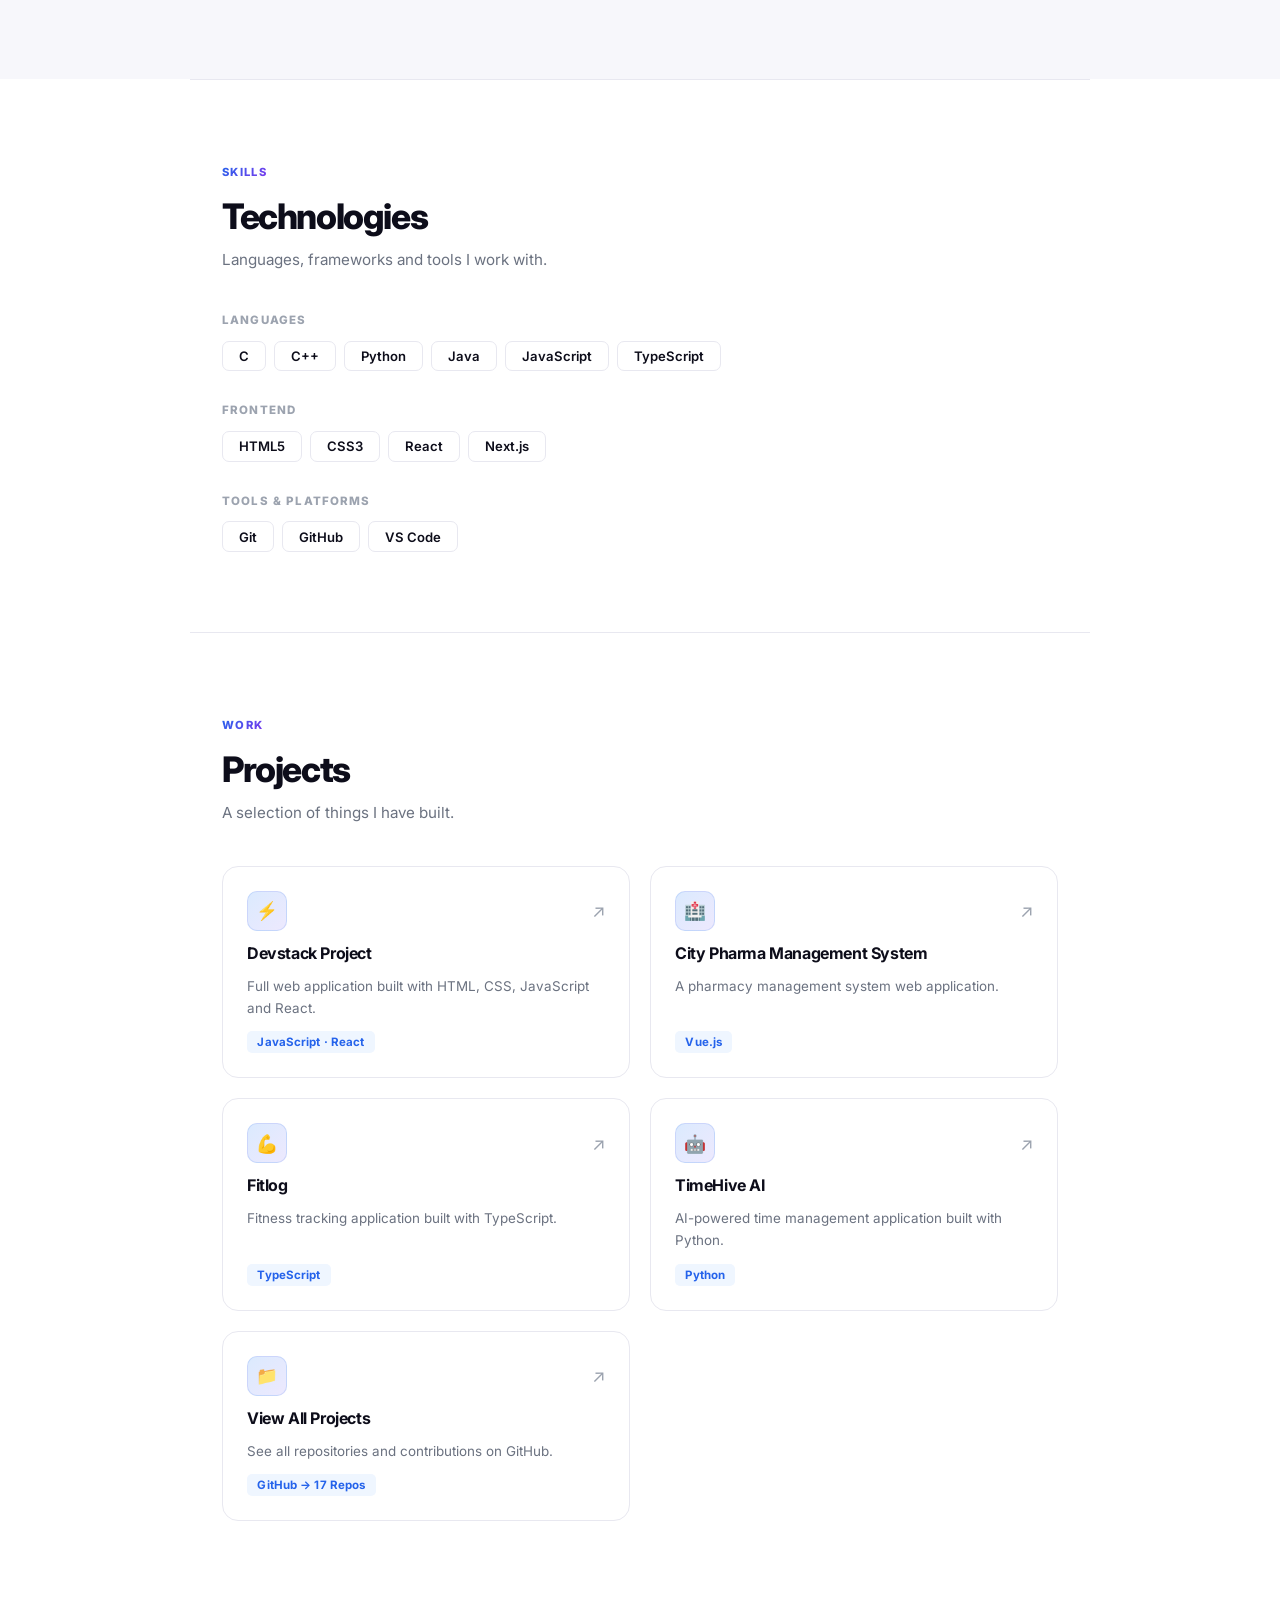
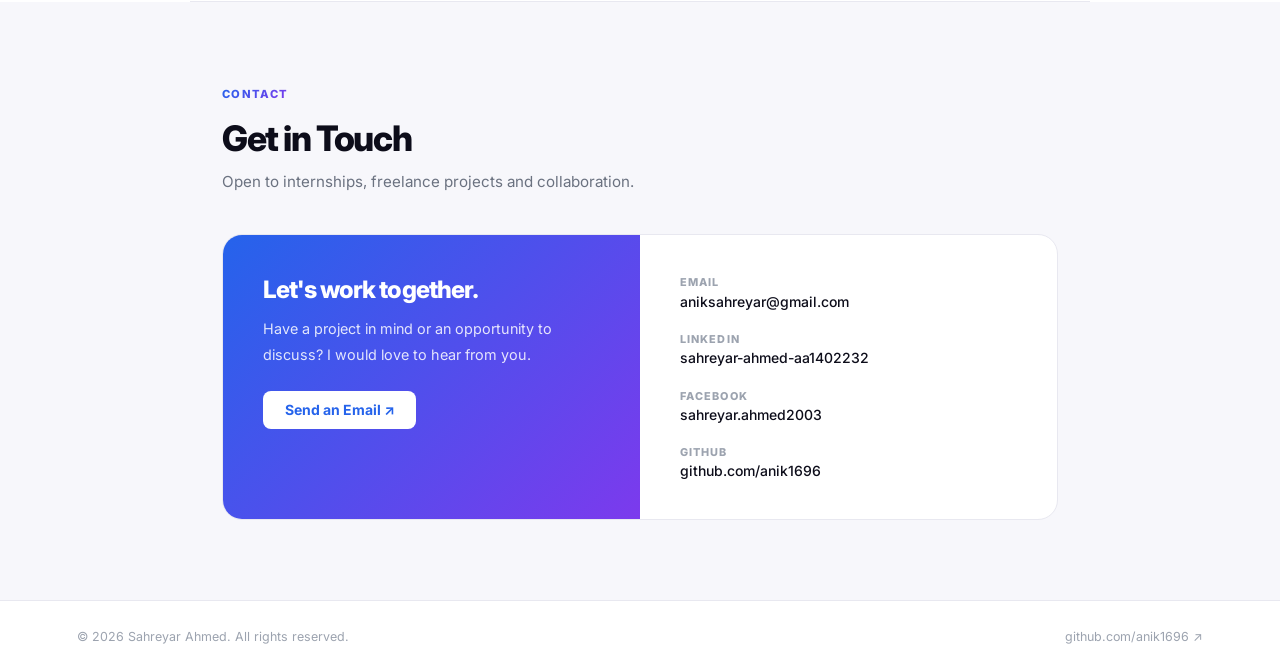
==== commit b6621f98: "Vibrant professional redesign with photo - v4" ====
--- a/index.html
+++ b/index.html
@@ -5,28 +5,33 @@
   <meta name="viewport" content="width=device-width, initial-scale=1.0"/>
   <title>Sahreyar Ahmed — Software Engineer</title>
   <link rel="preconnect" href="https://fonts.googleapis.com"/>
-  <link href="https://fonts.googleapis.com/css2?family=Inter:wght@300;400;500;600;700;800&display=swap" rel="stylesheet"/>
+  <link href="https://fonts.googleapis.com/css2?family=Inter:wght@300;400;500;600;700;800;900&display=swap" rel="stylesheet"/>
   <style>
     *, *::before, *::after { box-sizing: border-box; margin: 0; padding: 0; }
 
     :root {
       --bg: #ffffff;
-      --surface: #f9f9f9;
-      --border: #eaeaea;
-      --text: #111111;
-      --muted: #777777;
-      --subtle: #aaaaaa;
-      --accent: #0070f3;
-      --accent-dim: #e8f0fe;
-    }
-
-    html { scroll-behavior: smooth; font-size: 16px; }
+      --surface: #f7f7fb;
+      --border: #e8e8f0;
+      --text: #0d0d1a;
+      --muted: #6b7280;
+      --subtle: #9ca3af;
+      --blue: #2563eb;
+      --blue-light: #eff6ff;
+      --purple: #7c3aed;
+      --indigo: #4338ca;
+      --gradient: linear-gradient(135deg, #2563eb 0%, #7c3aed 100%);
+      --gradient-soft: linear-gradient(135deg, #dbeafe 0%, #ede9fe 100%);
+    }
+
+    html { scroll-behavior: smooth; }
 
     body {
-      font-family: 'Inter', -apple-system, BlinkMacSystemFont, sans-serif;
+      font-family: 'Inter', -apple-system, sans-serif;
       background: var(--bg);
       color: var(--text);
       -webkit-font-smoothing: antialiased;
+      overflow-x: hidden;
     }
 
     /* ── NAV ── */
@@ -37,408 +42,556 @@
       display: flex;
       align-items: center;
       justify-content: space-between;
-      padding: 0 clamp(1.5rem, 5vw, 5rem);
-      background: rgba(255,255,255,0.85);
-      backdrop-filter: saturate(180%) blur(16px);
+      padding: 0 clamp(1.5rem, 6vw, 5rem);
+      background: rgba(255,255,255,0.88);
+      backdrop-filter: saturate(200%) blur(20px);
       border-bottom: 1px solid var(--border);
       z-index: 999;
     }
 
     .nav-logo {
-      font-size: 0.95rem;
-      font-weight: 700;
-      letter-spacing: -0.03em;
-      color: var(--text);
+      font-size: 1rem;
+      font-weight: 800;
+      letter-spacing: -0.04em;
       text-decoration: none;
-    }
-
-    .nav-logo span { color: var(--accent); }
-
-    .nav-links {
-      display: flex;
-      list-style: none;
-      gap: 2.5rem;
-    }
-
+      background: var(--gradient);
+      -webkit-background-clip: text;
+      -webkit-text-fill-color: transparent;
+      background-clip: text;
+    }
+
+    .nav-links { display: flex; list-style: none; gap: 2.5rem; }
     .nav-links a {
       font-size: 0.825rem;
       font-weight: 500;
       color: var(--muted);
       text-decoration: none;
-      letter-spacing: 0.01em;
       transition: color 0.15s;
     }
-
     .nav-links a:hover { color: var(--text); }
 
-    /* ── LAYOUT ── */
+    .nav-cta {
+      padding: 0.45rem 1.1rem;
+      background: var(--gradient);
+      color: #fff !important;
+      border-radius: 6px;
+      font-weight: 600 !important;
+      transition: opacity 0.15s, transform 0.15s !important;
+    }
+    .nav-cta:hover { opacity: 0.9; transform: translateY(-1px); }
+
+    /* ── CONTAINER ── */
     .container {
-      max-width: 820px;
+      max-width: 900px;
       margin: 0 auto;
       padding: 0 clamp(1.5rem, 5vw, 2rem);
     }
 
-    section { padding: 5.5rem 0; }
-    section:first-of-type { padding-top: 9rem; }
+    /* ── HERO ── */
+    #hero {
+      padding: 7rem 0 5rem;
+      position: relative;
+      overflow: hidden;
+    }
+
+    /* background blobs */
+    #hero::before {
+      content: '';
+      position: absolute;
+      width: 600px; height: 600px;
+      top: -200px; right: -200px;
+      background: radial-gradient(circle, rgba(124,58,237,0.12) 0%, transparent 70%);
+      border-radius: 50%;
+      pointer-events: none;
+    }
+
+    #hero::after {
+      content: '';
+      position: absolute;
+      width: 400px; height: 400px;
+      bottom: -100px; left: -100px;
+      background: radial-gradient(circle, rgba(37,99,235,0.1) 0%, transparent 70%);
+      border-radius: 50%;
+      pointer-events: none;
+    }
+
+    .hero-inner {
+      display: grid;
+      grid-template-columns: 1fr auto;
+      gap: 3rem;
+      align-items: center;
+      position: relative;
+      z-index: 1;
+    }
+
+    .hero-badge {
+      display: inline-flex;
+      align-items: center;
+      gap: 0.5rem;
+      background: #f0fdf4;
+      border: 1px solid #86efac;
+      border-radius: 999px;
+      padding: 0.3rem 0.9rem;
+      font-size: 0.72rem;
+      font-weight: 700;
+      color: #15803d;
+      margin-bottom: 1.5rem;
+      letter-spacing: 0.02em;
+    }
+
+    .pulse {
+      width: 7px; height: 7px;
+      border-radius: 50%;
+      background: #22c55e;
+      animation: pulse 2s infinite;
+      flex-shrink: 0;
+    }
+
+    @keyframes pulse {
+      0%, 100% { opacity: 1; transform: scale(1); }
+      50% { opacity: 0.5; transform: scale(0.85); }
+    }
+
+    .hero-text h1 {
+      font-size: clamp(2.6rem, 7vw, 4rem);
+      font-weight: 900;
+      letter-spacing: -0.06em;
+      line-height: 1.05;
+      margin-bottom: 0.6rem;
+    }
+
+    .hero-text h1 .gradient-text {
+      background: var(--gradient);
+      -webkit-background-clip: text;
+      -webkit-text-fill-color: transparent;
+      background-clip: text;
+    }
+
+    .hero-role {
+      font-size: 1rem;
+      color: var(--muted);
+      font-weight: 500;
+      margin-bottom: 1.4rem;
+      display: flex;
+      align-items: center;
+      gap: 0.5rem;
+    }
+
+    .hero-role .dot { color: var(--blue); }
+
+    .hero-desc {
+      font-size: 1rem;
+      color: #374151;
+      line-height: 1.8;
+      max-width: 480px;
+      margin-bottom: 2rem;
+    }
+
+    .hero-actions { display: flex; gap: 0.75rem; flex-wrap: wrap; }
+
+    .btn {
+      display: inline-flex;
+      align-items: center;
+      gap: 0.4rem;
+      padding: 0.65rem 1.4rem;
+      border-radius: 8px;
+      font-size: 0.875rem;
+      font-weight: 600;
+      text-decoration: none;
+      transition: all 0.2s;
+      letter-spacing: -0.01em;
+    }
+
+    .btn-gradient {
+      background: var(--gradient);
+      color: #fff;
+      box-shadow: 0 4px 15px rgba(37,99,235,0.35);
+    }
+    .btn-gradient:hover {
+      box-shadow: 0 6px 25px rgba(37,99,235,0.45);
+      transform: translateY(-2px);
+    }
+
+    .btn-outline {
+      border: 1.5px solid var(--border);
+      color: var(--text);
+      background: transparent;
+    }
+    .btn-outline:hover {
+      border-color: var(--blue);
+      color: var(--blue);
+      background: var(--blue-light);
+      transform: translateY(-1px);
+    }
+
+    /* PHOTO */
+    .photo-wrap {
+      position: relative;
+      flex-shrink: 0;
+    }
+
+    .photo-wrap::before {
+      content: '';
+      position: absolute;
+      inset: -4px;
+      border-radius: 50%;
+      background: var(--gradient);
+      z-index: 0;
+    }
+
+    .photo-wrap::after {
+      content: '';
+      position: absolute;
+      inset: -12px;
+      border-radius: 50%;
+      background: var(--gradient);
+      opacity: 0.2;
+      z-index: 0;
+      animation: ring-pulse 3s ease-in-out infinite;
+    }
+
+    @keyframes ring-pulse {
+      0%, 100% { transform: scale(1); opacity: 0.2; }
+      50% { transform: scale(1.05); opacity: 0.1; }
+    }
+
+    .photo-wrap img {
+      width: 160px;
+      height: 160px;
+      border-radius: 50%;
+      object-fit: cover;
+      object-position: top center;
+      position: relative;
+      z-index: 1;
+      border: 3px solid #fff;
+      display: block;
+    }
+
+    /* ── SECTION COMMON ── */
+    section { padding: 5rem 0; }
 
     .sep {
       height: 1px;
       background: var(--border);
-      max-width: 820px;
+      max-width: 900px;
       margin: 0 auto;
     }
 
-    /* ── LABELS ── */
     .eyebrow {
-      display: inline-block;
+      display: inline-flex;
+      align-items: center;
+      gap: 0.5rem;
       font-size: 0.7rem;
-      font-weight: 700;
+      font-weight: 800;
       letter-spacing: 0.12em;
       text-transform: uppercase;
-      color: var(--accent);
-      margin-bottom: 1.25rem;
-    }
-
-    /* ── HERO ── */
-    .hero-inner {
+      margin-bottom: 1rem;
+      background: var(--gradient);
+      -webkit-background-clip: text;
+      -webkit-text-fill-color: transparent;
+      background-clip: text;
+    }
+
+    .section-title {
+      font-size: clamp(1.6rem, 4vw, 2.2rem);
+      font-weight: 800;
+      letter-spacing: -0.04em;
+      line-height: 1.2;
+      margin-bottom: 0.6rem;
+    }
+
+    .section-sub {
+      font-size: 0.95rem;
+      color: var(--muted);
+      margin-bottom: 2.5rem;
+      line-height: 1.7;
+      max-width: 520px;
+    }
+
+    /* ── ABOUT ── */
+    .about-grid {
       display: grid;
-      grid-template-columns: 1fr auto;
-      gap: 2rem;
-      align-items: center;
-    }
-
-    .hero-badge {
-      display: inline-flex;
-      align-items: center;
-      gap: 0.4rem;
-      background: #f0fdf4;
-      border: 1px solid #bbf7d0;
-      border-radius: 999px;
-      padding: 0.25rem 0.75rem;
+      grid-template-columns: 1fr 1fr;
+      gap: 3rem;
+      align-items: center;
+    }
+
+    .about-photo-wrap {
+      position: relative;
+    }
+
+    .about-photo-wrap img {
+      width: 100%;
+      max-width: 320px;
+      border-radius: 20px;
+      object-fit: cover;
+      object-position: top;
+      aspect-ratio: 4/5;
+      display: block;
+      box-shadow: 0 20px 60px rgba(37,99,235,0.15), 0 4px 20px rgba(0,0,0,0.08);
+    }
+
+    .about-photo-badge {
+      position: absolute;
+      bottom: -10px;
+      right: -10px;
+      background: var(--gradient);
+      color: #fff;
+      padding: 0.75rem 1.1rem;
+      border-radius: 12px;
+      font-size: 0.78rem;
+      font-weight: 700;
+      box-shadow: 0 8px 24px rgba(37,99,235,0.3);
+      line-height: 1.4;
+    }
+
+    .about-content p {
+      font-size: 0.975rem;
+      color: #374151;
+      line-height: 1.85;
+      margin-bottom: 1.1rem;
+    }
+
+    .about-content p:last-child { margin-bottom: 0; }
+
+    /* ── CURRENTLY ── */
+    #currently { background: var(--surface); }
+
+    .status-grid {
+      display: grid;
+      grid-template-columns: repeat(auto-fill, minmax(260px, 1fr));
+      gap: 1rem;
+    }
+
+    .status-card {
+      background: #fff;
+      border: 1px solid var(--border);
+      border-radius: 12px;
+      padding: 1.2rem 1.35rem;
+      display: flex;
+      align-items: flex-start;
+      gap: 0.9rem;
+      transition: box-shadow 0.2s, transform 0.2s;
+    }
+
+    .status-card:hover {
+      box-shadow: 0 4px 20px rgba(37,99,235,0.1);
+      transform: translateY(-2px);
+    }
+
+    .status-icon {
+      width: 36px; height: 36px;
+      border-radius: 9px;
+      background: var(--gradient-soft);
+      display: flex;
+      align-items: center;
+      justify-content: center;
+      font-size: 1rem;
+      flex-shrink: 0;
+    }
+
+    .status-card span {
+      font-size: 0.875rem;
+      color: #1f2937;
+      line-height: 1.55;
+      font-weight: 500;
+    }
+
+    /* ── SKILLS ── */
+    .skills-wrapper { display: flex; flex-direction: column; gap: 2rem; }
+
+    .skill-group-label {
       font-size: 0.72rem;
+      font-weight: 800;
+      text-transform: uppercase;
+      letter-spacing: 0.1em;
+      color: var(--subtle);
+      margin-bottom: 0.85rem;
+    }
+
+    .skill-chips { display: flex; flex-wrap: wrap; gap: 0.5rem; }
+
+    .chip {
+      padding: 0.4rem 1rem;
+      background: #fff;
+      border: 1.5px solid var(--border);
+      border-radius: 7px;
+      font-size: 0.82rem;
       font-weight: 600;
-      color: #16a34a;
-      margin-bottom: 1.5rem;
-    }
-
-    .hero-badge::before {
-      content: '';
-      display: block;
-      width: 6px;
-      height: 6px;
-      border-radius: 50%;
-      background: #22c55e;
-      animation: pulse 2s infinite;
-    }
-
-    @keyframes pulse {
-      0%, 100% { opacity: 1; }
-      50% { opacity: 0.4; }
-    }
-
-    .hero-text h1 {
-      font-size: clamp(2.4rem, 6vw, 3.5rem);
-      font-weight: 800;
-      letter-spacing: -0.05em;
-      line-height: 1.08;
-      margin-bottom: 0.5rem;
-    }
-
-    .hero-text .role {
-      font-size: 1.05rem;
+      color: var(--text);
+      transition: all 0.18s;
+      cursor: default;
+    }
+
+    .chip:hover {
+      border-color: var(--blue);
+      color: var(--blue);
+      background: var(--blue-light);
+      transform: translateY(-1px);
+      box-shadow: 0 2px 8px rgba(37,99,235,0.15);
+    }
+
+    /* ── PROJECTS ── */
+    .projects-grid {
+      display: grid;
+      grid-template-columns: repeat(auto-fill, minmax(360px, 1fr));
+      gap: 1.25rem;
+    }
+
+    .project-card {
+      position: relative;
+      padding: 1.5rem;
+      border: 1.5px solid var(--border);
+      border-radius: 16px;
+      text-decoration: none;
+      color: inherit;
+      background: #fff;
+      transition: all 0.22s;
+      display: flex;
+      flex-direction: column;
+      gap: 0.75rem;
+      overflow: hidden;
+    }
+
+    .project-card .card-glow {
+      position: absolute;
+      inset: 0;
+      background: var(--gradient-soft);
+      opacity: 0;
+      transition: opacity 0.22s;
+      border-radius: 14px;
+    }
+
+    .project-card:hover {
+      border-color: var(--blue);
+      transform: translateY(-3px);
+      box-shadow: 0 12px 40px rgba(37,99,235,0.12);
+    }
+
+    .project-card:hover .card-glow { opacity: 1; }
+
+    .project-card > * { position: relative; z-index: 1; }
+
+    .project-top {
+      display: flex;
+      justify-content: space-between;
+      align-items: center;
+    }
+
+    .project-icon {
+      width: 40px; height: 40px;
+      border-radius: 10px;
+      background: var(--gradient-soft);
+      display: flex;
+      align-items: center;
+      justify-content: center;
+      font-size: 1.1rem;
+      border: 1px solid rgba(37,99,235,0.15);
+    }
+
+    .project-arrow {
+      font-size: 1.1rem;
+      color: var(--subtle);
+      transition: transform 0.18s, color 0.18s;
+    }
+
+    .project-card:hover .project-arrow {
+      transform: translate(3px, -3px);
+      color: var(--blue);
+    }
+
+    .project-name {
+      font-size: 1rem;
+      font-weight: 700;
+      letter-spacing: -0.025em;
+    }
+
+    .project-desc {
+      font-size: 0.84rem;
       color: var(--muted);
-      font-weight: 400;
-      margin-bottom: 1.25rem;
-      letter-spacing: -0.01em;
-    }
-
-    .hero-text p {
-      font-size: 0.975rem;
-      color: #444;
-      line-height: 1.75;
-      max-width: 500px;
-      margin-bottom: 2rem;
-    }
-
-    .hero-actions {
-      display: flex;
-      gap: 0.75rem;
-      flex-wrap: wrap;
-    }
-
-    .btn {
-      display: inline-flex;
-      align-items: center;
-      gap: 0.35rem;
-      padding: 0.6rem 1.35rem;
-      border-radius: 7px;
-      font-size: 0.85rem;
-      font-weight: 600;
-      text-decoration: none;
-      transition: all 0.18s;
-      letter-spacing: -0.01em;
-    }
-
-    .btn-dark {
-      background: var(--text);
+      line-height: 1.65;
+      flex: 1;
+    }
+
+    .project-lang {
+      font-size: 0.72rem;
+      font-weight: 700;
+      color: var(--blue);
+      background: var(--blue-light);
+      padding: 0.25rem 0.65rem;
+      border-radius: 5px;
+      width: fit-content;
+      letter-spacing: 0.01em;
+    }
+
+    /* ── CONTACT ── */
+    #contact { background: var(--surface); }
+
+    .contact-card {
+      background: #fff;
+      border: 1px solid var(--border);
+      border-radius: 20px;
+      overflow: hidden;
+      display: grid;
+      grid-template-columns: 1fr 1fr;
+    }
+
+    .contact-left {
+      background: var(--gradient);
+      padding: 2.5rem;
       color: #fff;
-    }
-
-    .btn-dark:hover {
-      background: #333;
-      transform: translateY(-1px);
-      box-shadow: 0 4px 16px rgba(0,0,0,0.15);
-    }
-
-    .btn-ghost {
-      background: transparent;
-      color: var(--text);
-      border: 1px solid var(--border);
-    }
-
-    .btn-ghost:hover {
-      border-color: #999;
-      background: var(--surface);
-      transform: translateY(-1px);
-    }
-
-    .avatar-wrap {
-      flex-shrink: 0;
-    }
-
-    .avatar {
-      width: 110px;
-      height: 110px;
-      border-radius: 16px;
-      background: linear-gradient(135deg, #dbeafe 0%, #ede9fe 100%);
-      display: flex;
-      align-items: center;
-      justify-content: center;
-      font-size: 2.8rem;
-      border: 1px solid var(--border);
-      box-shadow: 0 2px 20px rgba(0,0,0,0.06);
-    }
-
-    /* ── SECTION TITLES ── */
-    .section-title {
+      display: flex;
+      flex-direction: column;
+      justify-content: space-between;
+    }
+
+    .contact-left h3 {
       font-size: 1.5rem;
       font-weight: 800;
       letter-spacing: -0.04em;
-      margin-bottom: 0.5rem;
-    }
-
-    .section-sub {
+      margin-bottom: 0.75rem;
+    }
+
+    .contact-left p {
       font-size: 0.9rem;
-      color: var(--muted);
-      margin-bottom: 2rem;
-      line-height: 1.6;
-    }
-
-    /* ── ABOUT ── */
-    .about-text p {
-      font-size: 0.975rem;
-      color: #444;
-      line-height: 1.8;
-      margin-bottom: 1rem;
-    }
-
-    .about-text p:last-child { margin-bottom: 0; }
-
-    /* ── CURRENTLY ── */
-    .status-grid {
-      display: grid;
-      grid-template-columns: repeat(auto-fill, minmax(300px, 1fr));
-      gap: 0.75rem;
-    }
-
-    .status-item {
-      display: flex;
-      align-items: flex-start;
-      gap: 0.85rem;
-      padding: 1rem 1.15rem;
-      background: var(--surface);
-      border: 1px solid var(--border);
-      border-radius: 10px;
-    }
-
-    .status-dot {
-      width: 8px;
-      height: 8px;
-      border-radius: 50%;
-      background: var(--accent);
-      flex-shrink: 0;
-      margin-top: 5px;
-    }
-
-    .status-item span {
-      font-size: 0.875rem;
-      color: #333;
-      line-height: 1.5;
-    }
-
-    /* ── SKILLS ── */
-    .skills-wrapper {
-      display: flex;
-      flex-direction: column;
-      gap: 2rem;
-    }
-
-    .skill-group {}
-
-    .skill-group-label {
-      font-size: 0.7rem;
-      font-weight: 700;
-      text-transform: uppercase;
-      letter-spacing: 0.1em;
-      color: var(--subtle);
-      margin-bottom: 0.75rem;
-    }
-
-    .skill-chips {
-      display: flex;
-      flex-wrap: wrap;
-      gap: 0.5rem;
-    }
-
-    .chip {
-      padding: 0.35rem 0.9rem;
-      background: var(--bg);
-      border: 1px solid var(--border);
-      border-radius: 6px;
-      font-size: 0.8rem;
-      font-weight: 500;
-      color: var(--text);
-      transition: all 0.15s;
-    }
-
-    .chip:hover {
-      border-color: var(--accent);
-      color: var(--accent);
-      background: var(--accent-dim);
-    }
-
-    /* ── PROJECTS ── */
-    .projects-grid {
-      display: grid;
-      grid-template-columns: repeat(auto-fill, minmax(340px, 1fr));
-      gap: 1rem;
-    }
-
-    .project-card {
-      position: relative;
-      padding: 1.4rem;
-      border: 1px solid var(--border);
-      border-radius: 12px;
-      text-decoration: none;
-      color: inherit;
-      background: var(--bg);
-      transition: all 0.2s;
-      display: flex;
-      flex-direction: column;
-      gap: 0.65rem;
-      overflow: hidden;
-    }
-
-    .project-card::before {
-      content: '';
-      position: absolute;
-      inset: 0;
-      background: linear-gradient(135deg, rgba(0,112,243,0.03) 0%, transparent 60%);
-      opacity: 0;
-      transition: opacity 0.2s;
-    }
-
-    .project-card:hover {
-      border-color: #c0c0c0;
-      transform: translateY(-2px);
-      box-shadow: 0 8px 30px rgba(0,0,0,0.08);
-    }
-
-    .project-card:hover::before { opacity: 1; }
-
-    .project-top {
-      display: flex;
-      justify-content: space-between;
-      align-items: flex-start;
-    }
-
-    .project-icon {
-      width: 36px;
-      height: 36px;
-      background: var(--surface);
-      border: 1px solid var(--border);
-      border-radius: 8px;
-      display: flex;
-      align-items: center;
-      justify-content: center;
-      font-size: 1rem;
-    }
-
-    .project-arrow {
-      font-size: 1rem;
-      color: var(--subtle);
-      transition: transform 0.15s, color 0.15s;
-    }
-
-    .project-card:hover .project-arrow {
-      transform: translate(2px, -2px);
-      color: var(--accent);
-    }
-
-    .project-name {
-      font-size: 0.95rem;
-      font-weight: 700;
-      letter-spacing: -0.02em;
-      color: var(--text);
-    }
-
-    .project-desc {
-      font-size: 0.825rem;
-      color: var(--muted);
-      line-height: 1.6;
-      flex: 1;
-    }
-
-    .project-lang {
-      font-size: 0.72rem;
-      font-weight: 600;
-      color: var(--accent);
-      background: var(--accent-dim);
-      padding: 0.2rem 0.55rem;
-      border-radius: 4px;
-      width: fit-content;
-    }
-
-    /* ── CONTACT ── */
-    .contact-wrapper {
-      display: grid;
-      grid-template-columns: 1fr 1fr;
-      gap: 3rem;
-      align-items: start;
-    }
-
-    .contact-intro p {
-      font-size: 0.95rem;
-      color: #444;
+      opacity: 0.85;
       line-height: 1.75;
       margin-bottom: 1.5rem;
     }
 
-    .contact-list {
+    .contact-left .btn-white {
+      display: inline-flex;
+      align-items: center;
+      gap: 0.4rem;
+      padding: 0.65rem 1.35rem;
+      background: #fff;
+      color: var(--blue);
+      border-radius: 8px;
+      font-size: 0.875rem;
+      font-weight: 700;
+      text-decoration: none;
+      width: fit-content;
+      transition: all 0.18s;
+    }
+
+    .contact-left .btn-white:hover {
+      transform: translateY(-2px);
+      box-shadow: 0 6px 20px rgba(0,0,0,0.15);
+    }
+
+    .contact-right {
+      padding: 2.5rem;
       display: flex;
       flex-direction: column;
-      gap: 1rem;
-    }
-
-    .contact-item {
-      display: flex;
-      flex-direction: column;
-      gap: 0.15rem;
-    }
-
-    .contact-item .c-label {
+      justify-content: center;
+      gap: 1.4rem;
+    }
+
+    .contact-item { display: flex; flex-direction: column; gap: 0.2rem; }
+
+    .c-label {
       font-size: 0.68rem;
-      font-weight: 700;
+      font-weight: 800;
       text-transform: uppercase;
       letter-spacing: 0.1em;
       color: var(--subtle);
@@ -452,49 +605,39 @@
       transition: color 0.15s;
     }
 
-    .contact-item a:hover { color: var(--accent); }
+    .contact-item a:hover { color: var(--blue); }
 
     /* ── FOOTER ── */
     footer {
       border-top: 1px solid var(--border);
-      padding: 2rem clamp(1.5rem, 5vw, 5rem);
+      padding: 1.75rem clamp(1.5rem, 6vw, 5rem);
       display: flex;
       justify-content: space-between;
       align-items: center;
     }
 
-    footer p {
-      font-size: 0.78rem;
-      color: var(--subtle);
-    }
-
-    footer a {
-      font-size: 0.78rem;
-      color: var(--subtle);
-      text-decoration: none;
-      transition: color 0.15s;
-    }
-
-    footer a:hover { color: var(--text); }
-
-    /* ── FADE IN ── */
+    footer p { font-size: 0.78rem; color: var(--subtle); }
+    footer a { font-size: 0.78rem; color: var(--subtle); text-decoration: none; transition: color 0.15s; }
+    footer a:hover { color: var(--blue); }
+
+    /* ── ANIMATIONS ── */
     .fade-in {
       opacity: 0;
-      transform: translateY(16px);
-      transition: opacity 0.5s ease, transform 0.5s ease;
-    }
-
-    .fade-in.visible {
-      opacity: 1;
-      transform: translateY(0);
-    }
-
-    @media (max-width: 640px) {
+      transform: translateY(20px);
+      transition: opacity 0.55s ease, transform 0.55s ease;
+    }
+
+    .fade-in.visible { opacity: 1; transform: translateY(0); }
+
+    /* ── RESPONSIVE ── */
+    @media (max-width: 700px) {
       .nav-links { display: none; }
       .hero-inner { grid-template-columns: 1fr; }
-      .avatar-wrap { display: none; }
+      .photo-wrap { display: none; }
+      .about-grid { grid-template-columns: 1fr; }
+      .about-photo-wrap { display: none; }
       .projects-grid { grid-template-columns: 1fr; }
-      .contact-wrapper { grid-template-columns: 1fr; gap: 2rem; }
+      .contact-card { grid-template-columns: 1fr; }
       footer { flex-direction: column; gap: 0.5rem; text-align: center; }
     }
   </style>
@@ -503,12 +646,12 @@
 
   <!-- NAV -->
   <nav>
-    <a href="#hero" class="nav-logo">Sahreyar<span>.</span></a>
+    <a href="#hero" class="nav-logo">Sahreyar Ahmed</a>
     <ul class="nav-links">
       <li><a href="#about">About</a></li>
       <li><a href="#skills">Skills</a></li>
       <li><a href="#projects">Projects</a></li>
-      <li><a href="#contact">Contact</a></li>
+      <li><a href="#contact" class="nav-cta">Hire Me</a></li>
     </ul>
   </nav>
 
@@ -517,17 +660,22 @@
     <section id="hero">
       <div class="hero-inner">
         <div class="hero-text fade-in">
-          <div class="hero-badge">Available for opportunities</div>
-          <h1>Sahreyar Ahmed</h1>
-          <p class="role">BSc. Software Engineering &nbsp;·&nbsp; Sylhet, Bangladesh</p>
-          <p>Software engineering student specialising in full-stack web development. I build reliable, well-structured applications using modern JavaScript technologies.</p>
+          <div class="hero-badge"><div class="pulse"></div> Open to Opportunities</div>
+          <h1>Software<br/><span class="gradient-text">Engineer.</span></h1>
+          <p class="hero-role">
+            Sahreyar Ahmed <span class="dot">·</span> BSc. Software Engineering <span class="dot">·</span> Sylhet, BD
+          </p>
+          <p class="hero-desc">
+            Full-stack web developer specialising in React, Next.js, and TypeScript. I build clean, reliable applications that solve real problems.
+          </p>
           <div class="hero-actions">
-            <a href="mailto:aniksahreyar@gmail.com" class="btn btn-dark">Get in touch</a>
-            <a href="https://github.com/anik1696" target="_blank" class="btn btn-ghost">GitHub →</a>
+            <a href="mailto:aniksahreyar@gmail.com" class="btn btn-gradient">Get in Touch ↗</a>
+            <a href="https://github.com/anik1696" target="_blank" class="btn btn-outline">GitHub</a>
+            <a href="https://www.linkedin.com/in/sahreyar-ahmed-aa1402232" target="_blank" class="btn btn-outline">LinkedIn</a>
           </div>
         </div>
-        <div class="avatar-wrap fade-in">
-          <div class="avatar">👨‍💻</div>
+        <div class="photo-wrap fade-in">
+          <img src="profile.jpg" alt="Sahreyar Ahmed"/>
         </div>
       </div>
     </section>
@@ -538,11 +686,17 @@
   <!-- ABOUT -->
   <div class="container">
     <section id="about" class="fade-in">
-      <div class="eyebrow">About</div>
-      <h2 class="section-title">Background</h2>
-      <div class="about-text">
-        <p>I am a Software Engineering undergraduate with a strong foundation in object-oriented programming and practical experience building full-stack web applications.</p>
-        <p>I work primarily with JavaScript-based stacks — designing responsive interfaces with React and Next.js and building out server-side logic with TypeScript. I care about writing code that is clean, maintainable, and solves real problems.</p>
+      <div class="eyebrow">About Me</div>
+      <div class="about-grid">
+        <div class="about-photo-wrap">
+          <img src="profile.jpg" alt="Sahreyar Ahmed"/>
+          <div class="about-photo-badge">📍 Sylhet, Bangladesh<br/>🎓 Software Engineering</div>
+        </div>
+        <div class="about-content">
+          <h2 class="section-title">Building the web, one project at a time.</h2>
+          <p>I am a Software Engineering undergraduate with hands-on experience in full-stack web development. My focus is on JavaScript-based stacks — from crafting responsive interfaces with React and Next.js to implementing backend logic with TypeScript.</p>
+          <p>With a solid foundation in object-oriented programming through C, C++, Java, and Python, I approach every project with a structured, problem-solving mindset. I write code that is clean, maintainable, and built to last.</p>
+        </div>
       </div>
     </section>
   </div>
@@ -550,20 +704,20 @@
   <div class="sep"></div>
 
   <!-- CURRENTLY -->
-  <div class="container">
-    <section id="currently" class="fade-in">
+  <section id="currently">
+    <div class="container fade-in">
       <div class="eyebrow">Status</div>
       <h2 class="section-title">Currently</h2>
-      <p class="section-sub">What I am working on and focused on right now.</p>
+      <p class="section-sub">What I am focused on right now.</p>
       <div class="status-grid">
-        <div class="status-item"><div class="status-dot"></div><span>Pursuing BSc. in Software Engineering</span></div>
-        <div class="status-item"><div class="status-dot"></div><span>Learning Full Stack Web Development end-to-end</span></div>
-        <div class="status-item"><div class="status-dot"></div><span>Building with React, Next.js, and TypeScript</span></div>
-        <div class="status-item"><div class="status-dot"></div><span>Strengthening Data Structures &amp; Algorithms</span></div>
-        <div class="status-item"><div class="status-dot"></div><span>Open to internships and collaboration</span></div>
+        <div class="status-card"><div class="status-icon">🎓</div><span>Pursuing BSc. in Software Engineering</span></div>
+        <div class="status-card"><div class="status-icon">🌐</div><span>Learning Full Stack Web Development end-to-end</span></div>
+        <div class="status-card"><div class="status-icon">⚛️</div><span>Building with React, Next.js & TypeScript</span></div>
+        <div class="status-card"><div class="status-icon">🧠</div><span>Strengthening Data Structures & Algorithms</span></div>
+        <div class="status-card"><div class="status-icon">🤝</div><span>Open to internships and collaboration</span></div>
       </div>
-    </section>
-  </div>
+    </div>
+  </section>
 
   <div class="sep"></div>
 
@@ -574,32 +728,24 @@
       <h2 class="section-title">Technologies</h2>
       <p class="section-sub">Languages, frameworks and tools I work with.</p>
       <div class="skills-wrapper">
-        <div class="skill-group">
+        <div>
           <div class="skill-group-label">Languages</div>
           <div class="skill-chips">
-            <span class="chip">C</span>
-            <span class="chip">C++</span>
-            <span class="chip">Python</span>
-            <span class="chip">Java</span>
-            <span class="chip">JavaScript</span>
-            <span class="chip">TypeScript</span>
+            <span class="chip">C</span><span class="chip">C++</span><span class="chip">Python</span>
+            <span class="chip">Java</span><span class="chip">JavaScript</span><span class="chip">TypeScript</span>
           </div>
         </div>
-        <div class="skill-group">
+        <div>
           <div class="skill-group-label">Frontend</div>
           <div class="skill-chips">
-            <span class="chip">HTML5</span>
-            <span class="chip">CSS3</span>
-            <span class="chip">React</span>
-            <span class="chip">Next.js</span>
+            <span class="chip">HTML5</span><span class="chip">CSS3</span>
+            <span class="chip">React</span><span class="chip">Next.js</span>
           </div>
         </div>
-        <div class="skill-group">
-          <div class="skill-group-label">Tools &amp; Platforms</div>
+        <div>
+          <div class="skill-group-label">Tools & Platforms</div>
           <div class="skill-chips">
-            <span class="chip">Git</span>
-            <span class="chip">GitHub</span>
-            <span class="chip">VS Code</span>
+            <span class="chip">Git</span><span class="chip">GitHub</span><span class="chip">VS Code</span>
           </div>
         </div>
       </div>
@@ -617,53 +763,43 @@
       <div class="projects-grid">
 
         <a href="https://github.com/anik1696/Devstack-project" target="_blank" class="project-card">
-          <div class="project-top">
-            <div class="project-icon">⚡</div>
-            <span class="project-arrow">↗</span>
-          </div>
+          <div class="card-glow"></div>
+          <div class="project-top"><div class="project-icon">⚡</div><span class="project-arrow">↗</span></div>
           <div class="project-name">Devstack Project</div>
-          <div class="project-desc">Web application built with HTML, CSS, JavaScript and React.</div>
+          <div class="project-desc">Full web application built with HTML, CSS, JavaScript and React.</div>
           <span class="project-lang">JavaScript · React</span>
         </a>
 
         <a href="https://github.com/anik1696/The-City-Pharma-Management-System" target="_blank" class="project-card">
-          <div class="project-top">
-            <div class="project-icon">🏥</div>
-            <span class="project-arrow">↗</span>
-          </div>
+          <div class="card-glow"></div>
+          <div class="project-top"><div class="project-icon">🏥</div><span class="project-arrow">↗</span></div>
           <div class="project-name">City Pharma Management System</div>
-          <div class="project-desc">Pharmacy management system web application.</div>
+          <div class="project-desc">A pharmacy management system web application.</div>
           <span class="project-lang">Vue.js</span>
         </a>
 
         <a href="https://github.com/anik1696/fitlog" target="_blank" class="project-card">
-          <div class="project-top">
-            <div class="project-icon">💪</div>
-            <span class="project-arrow">↗</span>
-          </div>
+          <div class="card-glow"></div>
+          <div class="project-top"><div class="project-icon">💪</div><span class="project-arrow">↗</span></div>
           <div class="project-name">Fitlog</div>
           <div class="project-desc">Fitness tracking application built with TypeScript.</div>
           <span class="project-lang">TypeScript</span>
         </a>
 
         <a href="https://github.com/anik1696/TimeHiveAI" target="_blank" class="project-card">
-          <div class="project-top">
-            <div class="project-icon">🤖</div>
-            <span class="project-arrow">↗</span>
-          </div>
+          <div class="card-glow"></div>
+          <div class="project-top"><div class="project-icon">🤖</div><span class="project-arrow">↗</span></div>
           <div class="project-name">TimeHive AI</div>
-          <div class="project-desc">AI-powered time management application.</div>
+          <div class="project-desc">AI-powered time management application built with Python.</div>
           <span class="project-lang">Python</span>
         </a>
 
         <a href="https://github.com/anik1696" target="_blank" class="project-card">
-          <div class="project-top">
-            <div class="project-icon">📁</div>
-            <span class="project-arrow">↗</span>
-          </div>
+          <div class="card-glow"></div>
+          <div class="project-top"><div class="project-icon">📁</div><span class="project-arrow">↗</span></div>
           <div class="project-name">View All Projects</div>
           <div class="project-desc">See all repositories and contributions on GitHub.</div>
-          <span class="project-lang">GitHub</span>
+          <span class="project-lang">GitHub → 17 Repos</span>
         </a>
 
       </div>
@@ -673,16 +809,20 @@
   <div class="sep"></div>
 
   <!-- CONTACT -->
-  <div class="container">
-    <section id="contact" class="fade-in">
+  <section id="contact">
+    <div class="container fade-in">
       <div class="eyebrow">Contact</div>
       <h2 class="section-title">Get in Touch</h2>
-      <div class="contact-wrapper">
-        <div class="contact-intro">
-          <p>I am currently open to internship positions, freelance projects and collaboration opportunities. If you have something in mind, feel free to reach out.</p>
-          <a href="mailto:aniksahreyar@gmail.com" class="btn btn-dark">Send an email</a>
+      <p class="section-sub">Open to internships, freelance projects and collaboration.</p>
+      <div class="contact-card">
+        <div class="contact-left">
+          <div>
+            <h3>Let's work together.</h3>
+            <p>Have a project in mind or an opportunity to discuss? I would love to hear from you.</p>
+            <a href="mailto:aniksahreyar@gmail.com" class="btn-white">Send an Email ↗</a>
+          </div>
         </div>
-        <div class="contact-list">
+        <div class="contact-right">
           <div class="contact-item">
             <span class="c-label">Email</span>
             <a href="mailto:aniksahreyar@gmail.com">aniksahreyar@gmail.com</a>
@@ -701,24 +841,21 @@
           </div>
         </div>
       </div>
-    </section>
-  </div>
+    </div>
+  </section>
 
   <!-- FOOTER -->
   <footer>
-    <p>© 2026 Sahreyar Ahmed</p>
+    <p>© 2026 Sahreyar Ahmed. All rights reserved.</p>
     <a href="https://github.com/anik1696" target="_blank">github.com/anik1696 ↗</a>
   </footer>
 
   <script>
     const observer = new IntersectionObserver((entries) => {
       entries.forEach(e => {
-        if (e.isIntersecting) {
-          e.target.classList.add('visible');
-          observer.unobserve(e.target);
-        }
+        if (e.isIntersecting) { e.target.classList.add('visible'); observer.unobserve(e.target); }
       });
-    }, { threshold: 0.1 });
+    }, { threshold: 0.08 });
 
     document.querySelectorAll('.fade-in').forEach(el => observer.observe(el));
   </script>
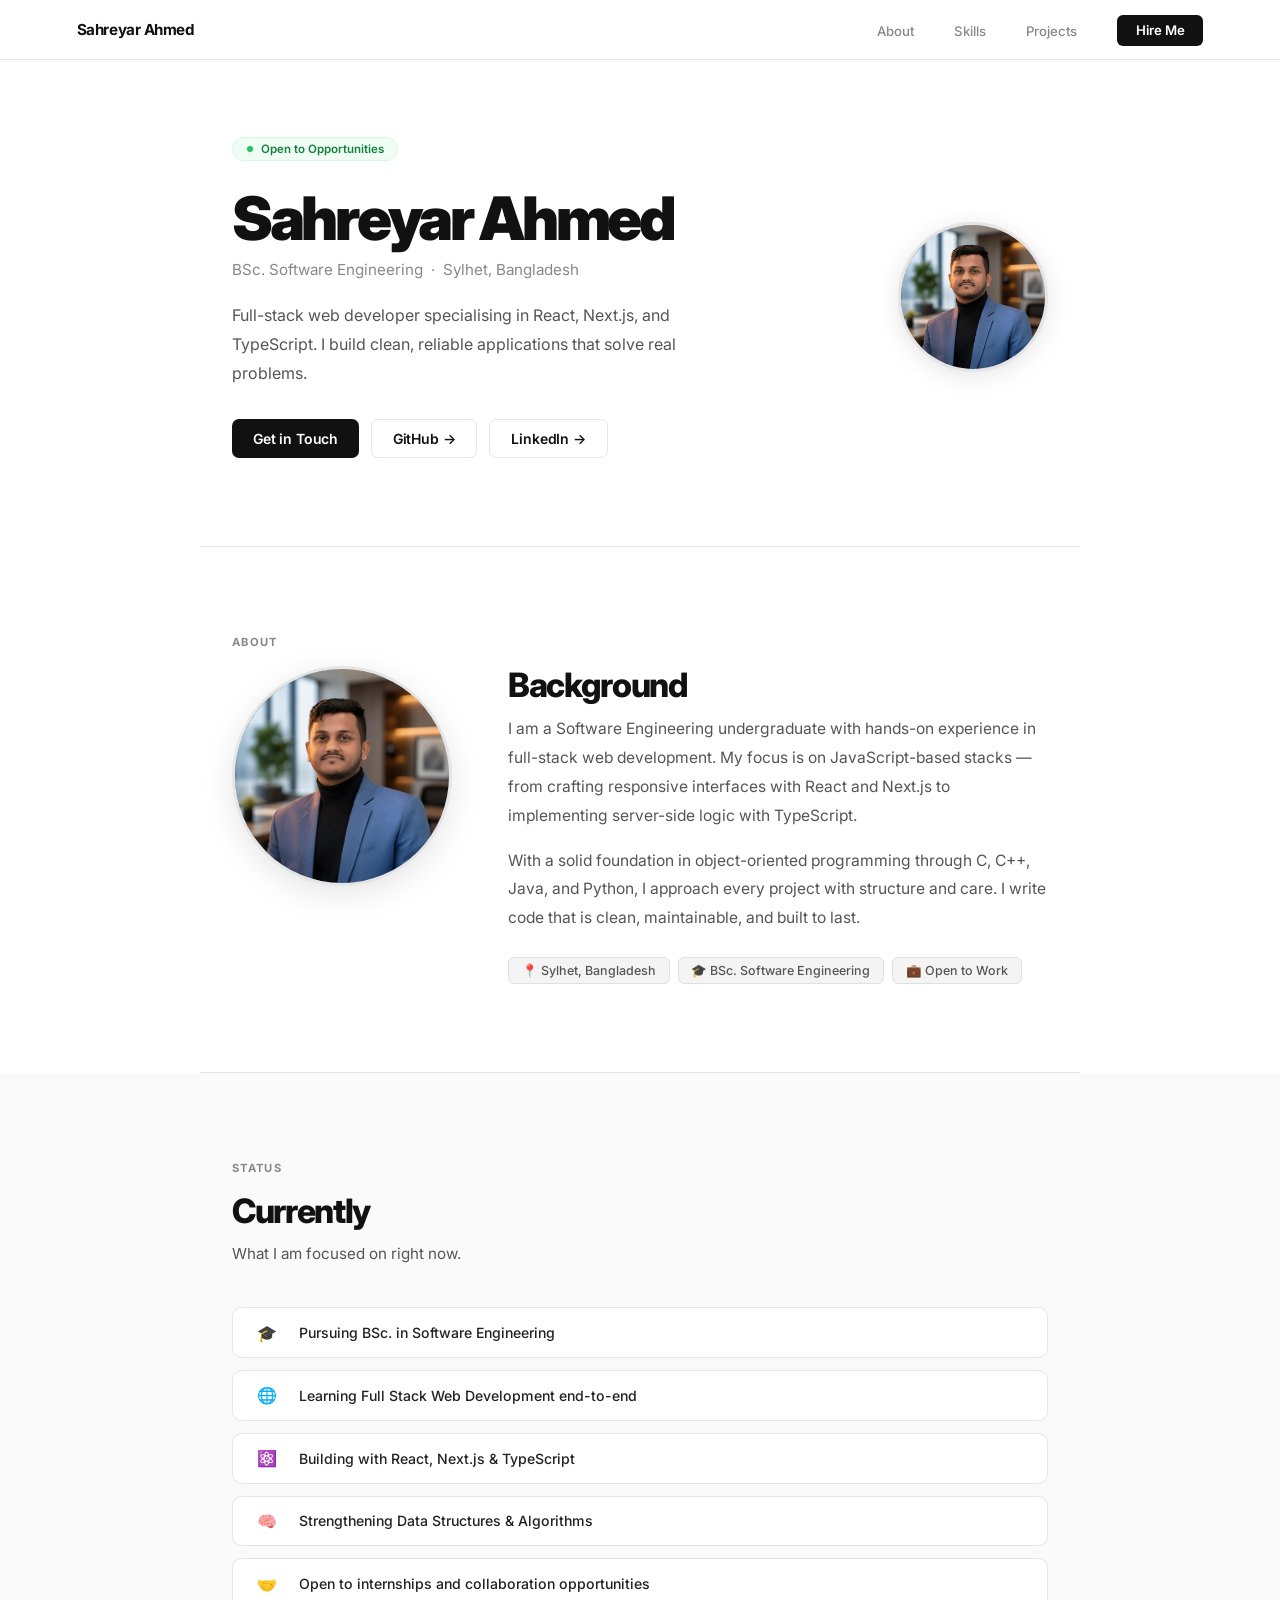
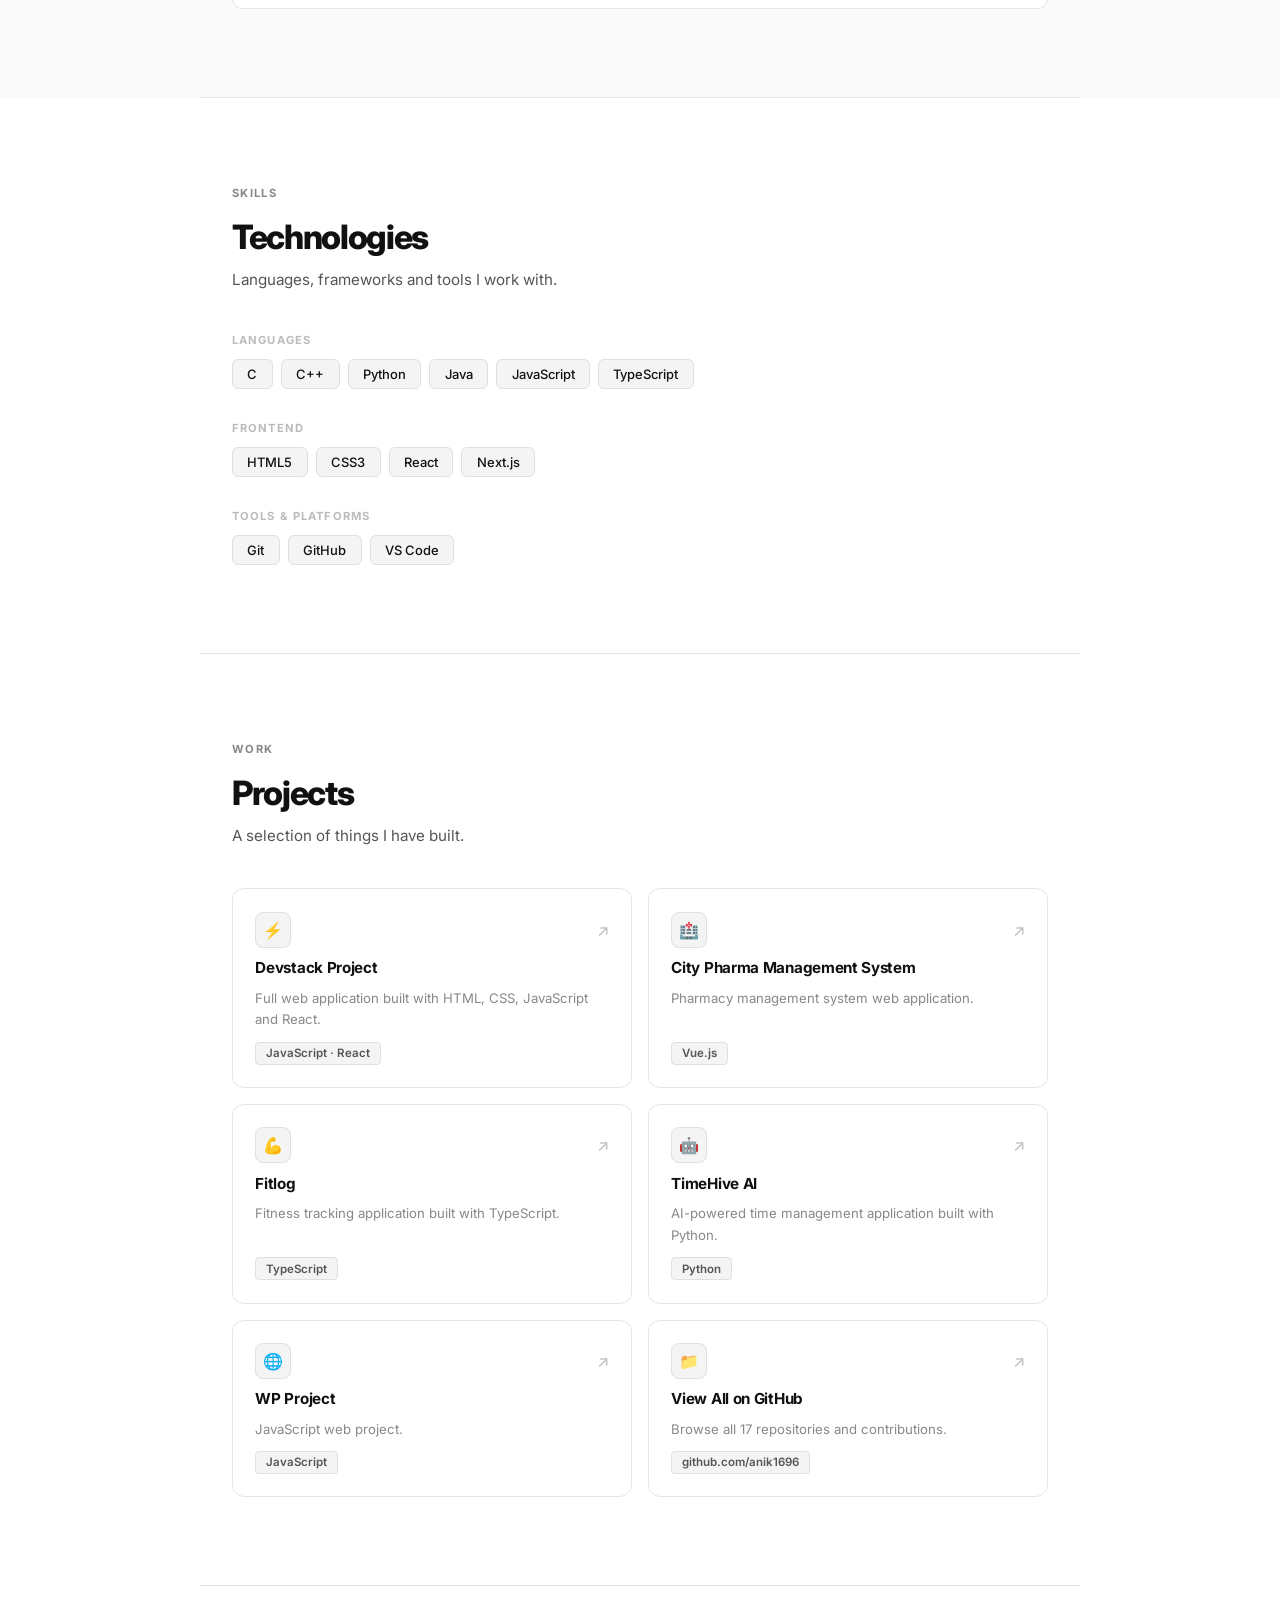
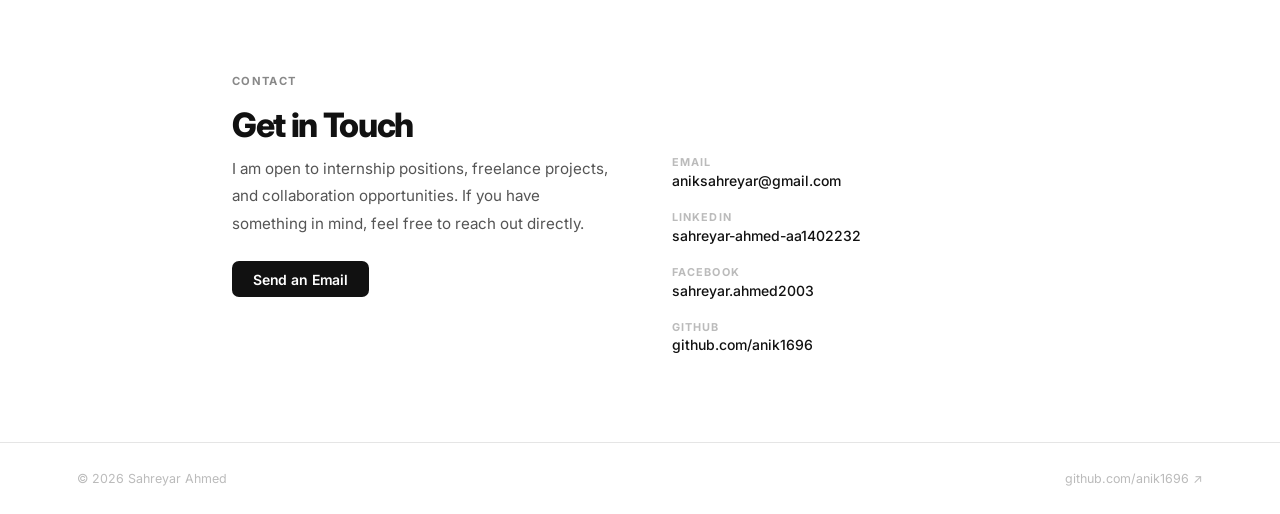
==== commit 05954339: "Fix photo display + clean monochrome redesign v5" ====
--- a/index.html
+++ b/index.html
@@ -11,17 +11,16 @@
 
     :root {
       --bg: #ffffff;
-      --surface: #f7f7fb;
-      --border: #e8e8f0;
-      --text: #0d0d1a;
-      --muted: #6b7280;
-      --subtle: #9ca3af;
-      --blue: #2563eb;
-      --blue-light: #eff6ff;
-      --purple: #7c3aed;
-      --indigo: #4338ca;
-      --gradient: linear-gradient(135deg, #2563eb 0%, #7c3aed 100%);
-      --gradient-soft: linear-gradient(135deg, #dbeafe 0%, #ede9fe 100%);
+      --surface: #fafafa;
+      --border: #e5e5e5;
+      --text: #111111;
+      --secondary: #555555;
+      --muted: #888888;
+      --subtle: #bbbbbb;
+      --accent: #111111;
+      --accent-hover: #333333;
+      --tag-bg: #f4f4f4;
+      --tag-border: #e0e0e0;
     }
 
     html { scroll-behavior: smooth; }
@@ -31,36 +30,33 @@
       background: var(--bg);
       color: var(--text);
       -webkit-font-smoothing: antialiased;
-      overflow-x: hidden;
     }
 
     /* ── NAV ── */
     nav {
       position: fixed;
       inset: 0 0 auto 0;
-      height: 64px;
+      height: 60px;
       display: flex;
       align-items: center;
       justify-content: space-between;
       padding: 0 clamp(1.5rem, 6vw, 5rem);
-      background: rgba(255,255,255,0.88);
-      backdrop-filter: saturate(200%) blur(20px);
+      background: rgba(255,255,255,0.9);
+      backdrop-filter: blur(12px);
       border-bottom: 1px solid var(--border);
       z-index: 999;
     }
 
     .nav-logo {
-      font-size: 1rem;
-      font-weight: 800;
-      letter-spacing: -0.04em;
+      font-size: 0.95rem;
+      font-weight: 700;
+      letter-spacing: -0.03em;
+      color: var(--text);
       text-decoration: none;
-      background: var(--gradient);
-      -webkit-background-clip: text;
-      -webkit-text-fill-color: transparent;
-      background-clip: text;
-    }
-
-    .nav-links { display: flex; list-style: none; gap: 2.5rem; }
+    }
+
+    .nav-links { display: flex; list-style: none; gap: 2.5rem; align-items: center; }
+
     .nav-links a {
       font-size: 0.825rem;
       font-weight: 500;
@@ -68,122 +64,120 @@
       text-decoration: none;
       transition: color 0.15s;
     }
+
     .nav-links a:hover { color: var(--text); }
 
     .nav-cta {
-      padding: 0.45rem 1.1rem;
-      background: var(--gradient);
+      padding: 0.45rem 1.15rem !important;
+      background: var(--text) !important;
       color: #fff !important;
       border-radius: 6px;
       font-weight: 600 !important;
-      transition: opacity 0.15s, transform 0.15s !important;
-    }
-    .nav-cta:hover { opacity: 0.9; transform: translateY(-1px); }
-
-    /* ── CONTAINER ── */
+      transition: background 0.15s, transform 0.15s !important;
+    }
+
+    .nav-cta:hover { background: #333 !important; transform: translateY(-1px); }
+
+    /* ── LAYOUT ── */
     .container {
-      max-width: 900px;
+      max-width: 880px;
       margin: 0 auto;
       padding: 0 clamp(1.5rem, 5vw, 2rem);
     }
 
+    .sep {
+      height: 1px;
+      background: var(--border);
+      max-width: 880px;
+      margin: 0 auto;
+    }
+
+    section { padding: 5.5rem 0; }
+
+    .eyebrow {
+      font-size: 0.7rem;
+      font-weight: 700;
+      letter-spacing: 0.12em;
+      text-transform: uppercase;
+      color: var(--muted);
+      margin-bottom: 1.1rem;
+      display: block;
+    }
+
+    .section-title {
+      font-size: clamp(1.6rem, 4vw, 2.1rem);
+      font-weight: 800;
+      letter-spacing: -0.04em;
+      line-height: 1.15;
+      margin-bottom: 0.65rem;
+      color: var(--text);
+    }
+
+    .section-sub {
+      font-size: 0.95rem;
+      color: var(--secondary);
+      margin-bottom: 2.5rem;
+      line-height: 1.7;
+      max-width: 500px;
+    }
+
     /* ── HERO ── */
-    #hero {
-      padding: 7rem 0 5rem;
-      position: relative;
-      overflow: hidden;
-    }
-
-    /* background blobs */
-    #hero::before {
-      content: '';
-      position: absolute;
-      width: 600px; height: 600px;
-      top: -200px; right: -200px;
-      background: radial-gradient(circle, rgba(124,58,237,0.12) 0%, transparent 70%);
-      border-radius: 50%;
-      pointer-events: none;
-    }
-
-    #hero::after {
-      content: '';
-      position: absolute;
-      width: 400px; height: 400px;
-      bottom: -100px; left: -100px;
-      background: radial-gradient(circle, rgba(37,99,235,0.1) 0%, transparent 70%);
-      border-radius: 50%;
-      pointer-events: none;
-    }
+    #hero { padding-top: 8.5rem; padding-bottom: 5.5rem; }
 
     .hero-inner {
       display: grid;
       grid-template-columns: 1fr auto;
-      gap: 3rem;
-      align-items: center;
-      position: relative;
-      z-index: 1;
+      gap: 4rem;
+      align-items: center;
     }
 
     .hero-badge {
       display: inline-flex;
       align-items: center;
       gap: 0.5rem;
+      border: 1px solid #d1fae5;
       background: #f0fdf4;
-      border: 1px solid #86efac;
       border-radius: 999px;
-      padding: 0.3rem 0.9rem;
+      padding: 0.28rem 0.85rem;
       font-size: 0.72rem;
-      font-weight: 700;
+      font-weight: 600;
       color: #15803d;
-      margin-bottom: 1.5rem;
-      letter-spacing: 0.02em;
+      margin-bottom: 1.6rem;
     }
 
     .pulse {
-      width: 7px; height: 7px;
+      width: 6px; height: 6px;
       border-radius: 50%;
       background: #22c55e;
-      animation: pulse 2s infinite;
-      flex-shrink: 0;
-    }
-
-    @keyframes pulse {
-      0%, 100% { opacity: 1; transform: scale(1); }
-      50% { opacity: 0.5; transform: scale(0.85); }
+      animation: blink 2s infinite;
+    }
+
+    @keyframes blink {
+      0%, 100% { opacity: 1; }
+      50% { opacity: 0.3; }
     }
 
     .hero-text h1 {
-      font-size: clamp(2.6rem, 7vw, 4rem);
+      font-size: clamp(2.5rem, 7vw, 3.75rem);
       font-weight: 900;
-      letter-spacing: -0.06em;
+      letter-spacing: -0.055em;
       line-height: 1.05;
+      color: var(--text);
       margin-bottom: 0.6rem;
     }
 
-    .hero-text h1 .gradient-text {
-      background: var(--gradient);
-      -webkit-background-clip: text;
-      -webkit-text-fill-color: transparent;
-      background-clip: text;
-    }
-
     .hero-role {
-      font-size: 1rem;
+      font-size: 0.95rem;
       color: var(--muted);
-      font-weight: 500;
+      font-weight: 400;
       margin-bottom: 1.4rem;
-      display: flex;
-      align-items: center;
-      gap: 0.5rem;
-    }
-
-    .hero-role .dot { color: var(--blue); }
+    }
 
     .hero-desc {
       font-size: 1rem;
-      color: #374151;
+      color: var(--secondary);
       line-height: 1.8;
-      max-width: 480px;
+      max-width: 460px;
       margin-bottom: 2rem;
     }
 
@@ -192,285 +186,203 @@
     .btn {
       display: inline-flex;
       align-items: center;
-      gap: 0.4rem;
-      padding: 0.65rem 1.4rem;
-      border-radius: 8px;
+      gap: 0.35rem;
+      padding: 0.6rem 1.3rem;
+      border-radius: 7px;
       font-size: 0.875rem;
       font-weight: 600;
       text-decoration: none;
-      transition: all 0.2s;
+      transition: all 0.18s;
       letter-spacing: -0.01em;
     }
 
-    .btn-gradient {
-      background: var(--gradient);
+    .btn-dark {
+      background: var(--text);
       color: #fff;
-      box-shadow: 0 4px 15px rgba(37,99,235,0.35);
-    }
-    .btn-gradient:hover {
-      box-shadow: 0 6px 25px rgba(37,99,235,0.45);
-      transform: translateY(-2px);
-    }
-
-    .btn-outline {
-      border: 1.5px solid var(--border);
+    }
+
+    .btn-dark:hover {
+      background: #333;
+      transform: translateY(-1px);
+      box-shadow: 0 4px 14px rgba(0,0,0,0.18);
+    }
+
+    .btn-ghost {
+      border: 1px solid var(--border);
       color: var(--text);
       background: transparent;
     }
-    .btn-outline:hover {
-      border-color: var(--blue);
-      color: var(--blue);
-      background: var(--blue-light);
+
+    .btn-ghost:hover {
+      background: var(--surface);
+      border-color: #aaa;
       transform: translateY(-1px);
     }
 
-    /* PHOTO */
-    .photo-wrap {
+    /* HERO PHOTO — circular to hide black bg corners */
+    .hero-photo-wrap {
       position: relative;
+      width: 150px;
+      height: 150px;
       flex-shrink: 0;
     }
 
-    .photo-wrap::before {
-      content: '';
-      position: absolute;
-      inset: -4px;
-      border-radius: 50%;
-      background: var(--gradient);
-      z-index: 0;
-    }
-
-    .photo-wrap::after {
-      content: '';
-      position: absolute;
-      inset: -12px;
-      border-radius: 50%;
-      background: var(--gradient);
-      opacity: 0.2;
-      z-index: 0;
-      animation: ring-pulse 3s ease-in-out infinite;
-    }
-
-    @keyframes ring-pulse {
-      0%, 100% { transform: scale(1); opacity: 0.2; }
-      50% { transform: scale(1.05); opacity: 0.1; }
-    }
-
-    .photo-wrap img {
-      width: 160px;
-      height: 160px;
+    .hero-photo-wrap img {
+      width: 150px;
+      height: 150px;
       border-radius: 50%;
       object-fit: cover;
-      object-position: top center;
-      position: relative;
-      z-index: 1;
-      border: 3px solid #fff;
+      object-position: center top;
+      border: 3px solid var(--border);
+      box-shadow: 0 4px 24px rgba(0,0,0,0.1);
       display: block;
-    }
-
-    /* ── SECTION COMMON ── */
-    section { padding: 5rem 0; }
-
-    .sep {
-      height: 1px;
-      background: var(--border);
-      max-width: 900px;
-      margin: 0 auto;
-    }
-
-    .eyebrow {
-      display: inline-flex;
-      align-items: center;
-      gap: 0.5rem;
-      font-size: 0.7rem;
-      font-weight: 800;
-      letter-spacing: 0.12em;
-      text-transform: uppercase;
-      margin-bottom: 1rem;
-      background: var(--gradient);
-      -webkit-background-clip: text;
-      -webkit-text-fill-color: transparent;
-      background-clip: text;
-    }
-
-    .section-title {
-      font-size: clamp(1.6rem, 4vw, 2.2rem);
-      font-weight: 800;
-      letter-spacing: -0.04em;
-      line-height: 1.2;
-      margin-bottom: 0.6rem;
-    }
-
-    .section-sub {
-      font-size: 0.95rem;
-      color: var(--muted);
-      margin-bottom: 2.5rem;
-      line-height: 1.7;
-      max-width: 520px;
+      background: #f0f0f0;
     }
 
     /* ── ABOUT ── */
     .about-grid {
       display: grid;
-      grid-template-columns: 1fr 1fr;
-      gap: 3rem;
-      align-items: center;
-    }
-
-    .about-photo-wrap {
-      position: relative;
-    }
-
-    .about-photo-wrap img {
-      width: 100%;
-      max-width: 320px;
-      border-radius: 20px;
+      grid-template-columns: auto 1fr;
+      gap: 3.5rem;
+      align-items: flex-start;
+    }
+
+    /* Fix: circular photo so black corners are hidden */
+    .about-photo {
+      width: 220px;
+      height: 220px;
+      border-radius: 50%;
       object-fit: cover;
-      object-position: top;
-      aspect-ratio: 4/5;
+      object-position: center top;
+      border: 3px solid var(--border);
+      box-shadow: 0 8px 32px rgba(0,0,0,0.1);
+      flex-shrink: 0;
       display: block;
-      box-shadow: 0 20px 60px rgba(37,99,235,0.15), 0 4px 20px rgba(0,0,0,0.08);
-    }
-
-    .about-photo-badge {
-      position: absolute;
-      bottom: -10px;
-      right: -10px;
-      background: var(--gradient);
-      color: #fff;
-      padding: 0.75rem 1.1rem;
-      border-radius: 12px;
-      font-size: 0.78rem;
-      font-weight: 700;
-      box-shadow: 0 8px 24px rgba(37,99,235,0.3);
-      line-height: 1.4;
+      background: #f0f0f0;
     }
 
     .about-content p {
       font-size: 0.975rem;
-      color: #374151;
+      color: var(--secondary);
       line-height: 1.85;
-      margin-bottom: 1.1rem;
+      margin-bottom: 1rem;
     }
 
     .about-content p:last-child { margin-bottom: 0; }
+
+    .about-meta {
+      display: flex;
+      flex-wrap: wrap;
+      gap: 0.5rem;
+      margin-top: 1.5rem;
+    }
+
+    .meta-tag {
+      display: inline-flex;
+      align-items: center;
+      gap: 0.3rem;
+      padding: 0.3rem 0.8rem;
+      background: var(--tag-bg);
+      border: 1px solid var(--tag-border);
+      border-radius: 6px;
+      font-size: 0.78rem;
+      font-weight: 500;
+      color: var(--secondary);
+    }
 
     /* ── CURRENTLY ── */
     #currently { background: var(--surface); }
 
-    .status-grid {
-      display: grid;
-      grid-template-columns: repeat(auto-fill, minmax(260px, 1fr));
+    .status-list {
+      display: flex;
+      flex-direction: column;
+      gap: 0.75rem;
+    }
+
+    .status-row {
+      display: flex;
+      align-items: center;
       gap: 1rem;
-    }
-
-    .status-card {
+      padding: 0.9rem 1.1rem;
       background: #fff;
       border: 1px solid var(--border);
-      border-radius: 12px;
-      padding: 1.2rem 1.35rem;
-      display: flex;
-      align-items: flex-start;
-      gap: 0.9rem;
-      transition: box-shadow 0.2s, transform 0.2s;
-    }
-
-    .status-card:hover {
-      box-shadow: 0 4px 20px rgba(37,99,235,0.1);
-      transform: translateY(-2px);
-    }
-
-    .status-icon {
-      width: 36px; height: 36px;
-      border-radius: 9px;
-      background: var(--gradient-soft);
-      display: flex;
-      align-items: center;
-      justify-content: center;
+      border-radius: 10px;
+      transition: border-color 0.18s;
+    }
+
+    .status-row:hover { border-color: #aaa; }
+
+    .status-row .s-icon {
       font-size: 1rem;
+      width: 32px;
+      text-align: center;
       flex-shrink: 0;
     }
 
-    .status-card span {
-      font-size: 0.875rem;
-      color: #1f2937;
-      line-height: 1.55;
+    .status-row span {
+      font-size: 0.88rem;
       font-weight: 500;
+      color: #222;
     }
 
     /* ── SKILLS ── */
     .skills-wrapper { display: flex; flex-direction: column; gap: 2rem; }
 
     .skill-group-label {
-      font-size: 0.72rem;
-      font-weight: 800;
+      font-size: 0.7rem;
+      font-weight: 700;
       text-transform: uppercase;
       letter-spacing: 0.1em;
       color: var(--subtle);
-      margin-bottom: 0.85rem;
+      margin-bottom: 0.75rem;
     }
 
     .skill-chips { display: flex; flex-wrap: wrap; gap: 0.5rem; }
 
     .chip {
-      padding: 0.4rem 1rem;
-      background: #fff;
-      border: 1.5px solid var(--border);
-      border-radius: 7px;
-      font-size: 0.82rem;
-      font-weight: 600;
-      color: var(--text);
-      transition: all 0.18s;
+      padding: 0.38rem 0.9rem;
+      background: var(--tag-bg);
+      border: 1px solid var(--tag-border);
+      border-radius: 6px;
+      font-size: 0.81rem;
+      font-weight: 500;
+      color: var(--text);
+      transition: all 0.15s;
       cursor: default;
     }
 
     .chip:hover {
-      border-color: var(--blue);
-      color: var(--blue);
-      background: var(--blue-light);
+      background: var(--text);
+      color: #fff;
+      border-color: var(--text);
       transform: translateY(-1px);
-      box-shadow: 0 2px 8px rgba(37,99,235,0.15);
     }
 
     /* ── PROJECTS ── */
     .projects-grid {
       display: grid;
-      grid-template-columns: repeat(auto-fill, minmax(360px, 1fr));
-      gap: 1.25rem;
+      grid-template-columns: repeat(auto-fill, minmax(350px, 1fr));
+      gap: 1rem;
     }
 
     .project-card {
-      position: relative;
-      padding: 1.5rem;
-      border: 1.5px solid var(--border);
-      border-radius: 16px;
+      padding: 1.4rem;
+      border: 1px solid var(--border);
+      border-radius: 12px;
       text-decoration: none;
       color: inherit;
       background: #fff;
-      transition: all 0.22s;
+      transition: all 0.2s;
       display: flex;
       flex-direction: column;
-      gap: 0.75rem;
-      overflow: hidden;
-    }
-
-    .project-card .card-glow {
-      position: absolute;
-      inset: 0;
-      background: var(--gradient-soft);
-      opacity: 0;
-      transition: opacity 0.22s;
-      border-radius: 14px;
+      gap: 0.65rem;
     }
 
     .project-card:hover {
-      border-color: var(--blue);
-      transform: translateY(-3px);
-      box-shadow: 0 12px 40px rgba(37,99,235,0.12);
-    }
-
-    .project-card:hover .card-glow { opacity: 1; }
-
-    .project-card > * { position: relative; z-index: 1; }
+      border-color: #aaa;
+      transform: translateY(-2px);
+      box-shadow: 0 6px 24px rgba(0,0,0,0.07);
+    }
 
     .project-top {
       display: flex;
@@ -479,35 +391,36 @@
     }
 
     .project-icon {
-      width: 40px; height: 40px;
-      border-radius: 10px;
-      background: var(--gradient-soft);
+      width: 36px; height: 36px;
+      border-radius: 8px;
+      background: var(--tag-bg);
+      border: 1px solid var(--tag-border);
       display: flex;
       align-items: center;
       justify-content: center;
-      font-size: 1.1rem;
-      border: 1px solid rgba(37,99,235,0.15);
+      font-size: 1rem;
     }
 
     .project-arrow {
-      font-size: 1.1rem;
+      font-size: 1rem;
       color: var(--subtle);
       transition: transform 0.18s, color 0.18s;
     }
 
     .project-card:hover .project-arrow {
-      transform: translate(3px, -3px);
-      color: var(--blue);
+      transform: translate(2px, -2px);
+      color: var(--text);
     }
 
     .project-name {
-      font-size: 1rem;
+      font-size: 0.95rem;
       font-weight: 700;
-      letter-spacing: -0.025em;
+      letter-spacing: -0.02em;
+      color: var(--text);
     }
 
     .project-desc {
-      font-size: 0.84rem;
+      font-size: 0.825rem;
       color: var(--muted);
       line-height: 1.65;
       flex: 1;
@@ -515,83 +428,37 @@
 
     .project-lang {
       font-size: 0.72rem;
-      font-weight: 700;
-      color: var(--blue);
-      background: var(--blue-light);
-      padding: 0.25rem 0.65rem;
-      border-radius: 5px;
+      font-weight: 600;
+      color: var(--secondary);
+      background: var(--tag-bg);
+      border: 1px solid var(--tag-border);
+      padding: 0.22rem 0.6rem;
+      border-radius: 4px;
       width: fit-content;
-      letter-spacing: 0.01em;
     }
 
     /* ── CONTACT ── */
-    #contact { background: var(--surface); }
-
-    .contact-card {
-      background: #fff;
-      border: 1px solid var(--border);
-      border-radius: 20px;
-      overflow: hidden;
+    .contact-grid {
       display: grid;
       grid-template-columns: 1fr 1fr;
-    }
-
-    .contact-left {
-      background: var(--gradient);
-      padding: 2.5rem;
-      color: #fff;
-      display: flex;
-      flex-direction: column;
-      justify-content: space-between;
-    }
-
-    .contact-left h3 {
-      font-size: 1.5rem;
-      font-weight: 800;
-      letter-spacing: -0.04em;
-      margin-bottom: 0.75rem;
-    }
-
-    .contact-left p {
-      font-size: 0.9rem;
-      opacity: 0.85;
-      line-height: 1.75;
+      gap: 4rem;
+      align-items: start;
+    }
+
+    .contact-intro p {
+      font-size: 0.95rem;
+      color: var(--secondary);
+      line-height: 1.8;
       margin-bottom: 1.5rem;
     }
 
-    .contact-left .btn-white {
-      display: inline-flex;
-      align-items: center;
-      gap: 0.4rem;
-      padding: 0.65rem 1.35rem;
-      background: #fff;
-      color: var(--blue);
-      border-radius: 8px;
-      font-size: 0.875rem;
-      font-weight: 700;
-      text-decoration: none;
-      width: fit-content;
-      transition: all 0.18s;
-    }
-
-    .contact-left .btn-white:hover {
-      transform: translateY(-2px);
-      box-shadow: 0 6px 20px rgba(0,0,0,0.15);
-    }
-
-    .contact-right {
-      padding: 2.5rem;
-      display: flex;
-      flex-direction: column;
-      justify-content: center;
-      gap: 1.4rem;
-    }
-
-    .contact-item { display: flex; flex-direction: column; gap: 0.2rem; }
+    .contact-list { display: flex; flex-direction: column; gap: 1.25rem; }
+
+    .contact-item { display: flex; flex-direction: column; gap: 0.18rem; }
 
     .c-label {
       font-size: 0.68rem;
-      font-weight: 800;
+      font-weight: 700;
       text-transform: uppercase;
       letter-spacing: 0.1em;
       color: var(--subtle);
@@ -602,10 +469,12 @@
       font-weight: 500;
       color: var(--text);
       text-decoration: none;
-      transition: color 0.15s;
-    }
-
-    .contact-item a:hover { color: var(--blue); }
+      border-bottom: 1px solid transparent;
+      transition: border-color 0.15s;
+      width: fit-content;
+    }
+
+    .contact-item a:hover { border-color: var(--text); }
 
     /* ── FOOTER ── */
     footer {
@@ -616,29 +485,27 @@
       align-items: center;
     }
 
-    footer p { font-size: 0.78rem; color: var(--subtle); }
-    footer a { font-size: 0.78rem; color: var(--subtle); text-decoration: none; transition: color 0.15s; }
-    footer a:hover { color: var(--blue); }
-
-    /* ── ANIMATIONS ── */
+    footer p, footer a { font-size: 0.78rem; color: var(--subtle); text-decoration: none; }
+    footer a:hover { color: var(--text); }
+
+    /* ── FADE IN ── */
     .fade-in {
       opacity: 0;
-      transform: translateY(20px);
-      transition: opacity 0.55s ease, transform 0.55s ease;
+      transform: translateY(18px);
+      transition: opacity 0.5s ease, transform 0.5s ease;
     }
 
     .fade-in.visible { opacity: 1; transform: translateY(0); }
 
-    /* ── RESPONSIVE ── */
-    @media (max-width: 700px) {
+    @media (max-width: 680px) {
       .nav-links { display: none; }
       .hero-inner { grid-template-columns: 1fr; }
-      .photo-wrap { display: none; }
+      .hero-photo-wrap { display: none; }
       .about-grid { grid-template-columns: 1fr; }
-      .about-photo-wrap { display: none; }
+      .about-photo { width: 160px; height: 160px; margin: 0 auto; }
       .projects-grid { grid-template-columns: 1fr; }
-      .contact-card { grid-template-columns: 1fr; }
-      footer { flex-direction: column; gap: 0.5rem; text-align: center; }
+      .contact-grid { grid-template-columns: 1fr; gap: 2rem; }
+      footer { flex-direction: column; gap: 0.5rem; }
     }
   </style>
 </head>
@@ -661,20 +528,16 @@
       <div class="hero-inner">
         <div class="hero-text fade-in">
           <div class="hero-badge"><div class="pulse"></div> Open to Opportunities</div>
-          <h1>Software<br/><span class="gradient-text">Engineer.</span></h1>
-          <p class="hero-role">
-            Sahreyar Ahmed <span class="dot">·</span> BSc. Software Engineering <span class="dot">·</span> Sylhet, BD
-          </p>
-          <p class="hero-desc">
-            Full-stack web developer specialising in React, Next.js, and TypeScript. I build clean, reliable applications that solve real problems.
-          </p>
+          <h1>Sahreyar Ahmed</h1>
+          <p class="hero-role">BSc. Software Engineering &nbsp;·&nbsp; Sylhet, Bangladesh</p>
+          <p class="hero-desc">Full-stack web developer specialising in React, Next.js, and TypeScript. I build clean, reliable applications that solve real problems.</p>
           <div class="hero-actions">
-            <a href="mailto:aniksahreyar@gmail.com" class="btn btn-gradient">Get in Touch ↗</a>
-            <a href="https://github.com/anik1696" target="_blank" class="btn btn-outline">GitHub</a>
-            <a href="https://www.linkedin.com/in/sahreyar-ahmed-aa1402232" target="_blank" class="btn btn-outline">LinkedIn</a>
+            <a href="mailto:aniksahreyar@gmail.com" class="btn btn-dark">Get in Touch</a>
+            <a href="https://github.com/anik1696" target="_blank" class="btn btn-ghost">GitHub →</a>
+            <a href="https://www.linkedin.com/in/sahreyar-ahmed-aa1402232" target="_blank" class="btn btn-ghost">LinkedIn →</a>
           </div>
         </div>
-        <div class="photo-wrap fade-in">
+        <div class="hero-photo-wrap fade-in">
           <img src="profile.jpg" alt="Sahreyar Ahmed"/>
         </div>
       </div>
@@ -686,16 +549,18 @@
   <!-- ABOUT -->
   <div class="container">
     <section id="about" class="fade-in">
-      <div class="eyebrow">About Me</div>
+      <span class="eyebrow">About</span>
       <div class="about-grid">
-        <div class="about-photo-wrap">
-          <img src="profile.jpg" alt="Sahreyar Ahmed"/>
-          <div class="about-photo-badge">📍 Sylhet, Bangladesh<br/>🎓 Software Engineering</div>
-        </div>
+        <img src="profile.jpg" alt="Sahreyar Ahmed" class="about-photo"/>
         <div class="about-content">
-          <h2 class="section-title">Building the web, one project at a time.</h2>
-          <p>I am a Software Engineering undergraduate with hands-on experience in full-stack web development. My focus is on JavaScript-based stacks — from crafting responsive interfaces with React and Next.js to implementing backend logic with TypeScript.</p>
-          <p>With a solid foundation in object-oriented programming through C, C++, Java, and Python, I approach every project with a structured, problem-solving mindset. I write code that is clean, maintainable, and built to last.</p>
+          <h2 class="section-title">Background</h2>
+          <p>I am a Software Engineering undergraduate with hands-on experience in full-stack web development. My focus is on JavaScript-based stacks — from crafting responsive interfaces with React and Next.js to implementing server-side logic with TypeScript.</p>
+          <p>With a solid foundation in object-oriented programming through C, C++, Java, and Python, I approach every project with structure and care. I write code that is clean, maintainable, and built to last.</p>
+          <div class="about-meta">
+            <span class="meta-tag">📍 Sylhet, Bangladesh</span>
+            <span class="meta-tag">🎓 BSc. Software Engineering</span>
+            <span class="meta-tag">💼 Open to Work</span>
+          </div>
         </div>
       </div>
     </section>
@@ -706,15 +571,15 @@
   <!-- CURRENTLY -->
   <section id="currently">
     <div class="container fade-in">
-      <div class="eyebrow">Status</div>
+      <span class="eyebrow">Status</span>
       <h2 class="section-title">Currently</h2>
       <p class="section-sub">What I am focused on right now.</p>
-      <div class="status-grid">
-        <div class="status-card"><div class="status-icon">🎓</div><span>Pursuing BSc. in Software Engineering</span></div>
-        <div class="status-card"><div class="status-icon">🌐</div><span>Learning Full Stack Web Development end-to-end</span></div>
-        <div class="status-card"><div class="status-icon">⚛️</div><span>Building with React, Next.js & TypeScript</span></div>
-        <div class="status-card"><div class="status-icon">🧠</div><span>Strengthening Data Structures & Algorithms</span></div>
-        <div class="status-card"><div class="status-icon">🤝</div><span>Open to internships and collaboration</span></div>
+      <div class="status-list">
+        <div class="status-row"><span class="s-icon">🎓</span><span>Pursuing BSc. in Software Engineering</span></div>
+        <div class="status-row"><span class="s-icon">🌐</span><span>Learning Full Stack Web Development end-to-end</span></div>
+        <div class="status-row"><span class="s-icon">⚛️</span><span>Building with React, Next.js &amp; TypeScript</span></div>
+        <div class="status-row"><span class="s-icon">🧠</span><span>Strengthening Data Structures &amp; Algorithms</span></div>
+        <div class="status-row"><span class="s-icon">🤝</span><span>Open to internships and collaboration opportunities</span></div>
       </div>
     </div>
   </section>
@@ -724,7 +589,7 @@
   <!-- SKILLS -->
   <div class="container">
     <section id="skills" class="fade-in">
-      <div class="eyebrow">Skills</div>
+      <span class="eyebrow">Skills</span>
       <h2 class="section-title">Technologies</h2>
       <p class="section-sub">Languages, frameworks and tools I work with.</p>
       <div class="skills-wrapper">
@@ -743,7 +608,7 @@
           </div>
         </div>
         <div>
-          <div class="skill-group-label">Tools & Platforms</div>
+          <div class="skill-group-label">Tools &amp; Platforms</div>
           <div class="skill-chips">
             <span class="chip">Git</span><span class="chip">GitHub</span><span class="chip">VS Code</span>
           </div>
@@ -757,13 +622,12 @@
   <!-- PROJECTS -->
   <div class="container">
     <section id="projects" class="fade-in">
-      <div class="eyebrow">Work</div>
+      <span class="eyebrow">Work</span>
       <h2 class="section-title">Projects</h2>
       <p class="section-sub">A selection of things I have built.</p>
       <div class="projects-grid">
 
         <a href="https://github.com/anik1696/Devstack-project" target="_blank" class="project-card">
-          <div class="card-glow"></div>
           <div class="project-top"><div class="project-icon">⚡</div><span class="project-arrow">↗</span></div>
           <div class="project-name">Devstack Project</div>
           <div class="project-desc">Full web application built with HTML, CSS, JavaScript and React.</div>
@@ -771,15 +635,13 @@
         </a>
 
         <a href="https://github.com/anik1696/The-City-Pharma-Management-System" target="_blank" class="project-card">
-          <div class="card-glow"></div>
           <div class="project-top"><div class="project-icon">🏥</div><span class="project-arrow">↗</span></div>
           <div class="project-name">City Pharma Management System</div>
-          <div class="project-desc">A pharmacy management system web application.</div>
+          <div class="project-desc">Pharmacy management system web application.</div>
           <span class="project-lang">Vue.js</span>
         </a>
 
         <a href="https://github.com/anik1696/fitlog" target="_blank" class="project-card">
-          <div class="card-glow"></div>
           <div class="project-top"><div class="project-icon">💪</div><span class="project-arrow">↗</span></div>
           <div class="project-name">Fitlog</div>
           <div class="project-desc">Fitness tracking application built with TypeScript.</div>
@@ -787,19 +649,24 @@
         </a>
 
         <a href="https://github.com/anik1696/TimeHiveAI" target="_blank" class="project-card">
-          <div class="card-glow"></div>
           <div class="project-top"><div class="project-icon">🤖</div><span class="project-arrow">↗</span></div>
           <div class="project-name">TimeHive AI</div>
           <div class="project-desc">AI-powered time management application built with Python.</div>
           <span class="project-lang">Python</span>
         </a>
 
+        <a href="https://github.com/anik1696/WPProject" target="_blank" class="project-card">
+          <div class="project-top"><div class="project-icon">🌐</div><span class="project-arrow">↗</span></div>
+          <div class="project-name">WP Project</div>
+          <div class="project-desc">JavaScript web project.</div>
+          <span class="project-lang">JavaScript</span>
+        </a>
+
         <a href="https://github.com/anik1696" target="_blank" class="project-card">
-          <div class="card-glow"></div>
           <div class="project-top"><div class="project-icon">📁</div><span class="project-arrow">↗</span></div>
-          <div class="project-name">View All Projects</div>
-          <div class="project-desc">See all repositories and contributions on GitHub.</div>
-          <span class="project-lang">GitHub → 17 Repos</span>
+          <div class="project-name">View All on GitHub</div>
+          <div class="project-desc">Browse all 17 repositories and contributions.</div>
+          <span class="project-lang">github.com/anik1696</span>
         </a>
 
       </div>
@@ -809,20 +676,16 @@
   <div class="sep"></div>
 
   <!-- CONTACT -->
-  <section id="contact">
-    <div class="container fade-in">
-      <div class="eyebrow">Contact</div>
+  <div class="container">
+    <section id="contact" class="fade-in">
+      <span class="eyebrow">Contact</span>
       <h2 class="section-title">Get in Touch</h2>
-      <p class="section-sub">Open to internships, freelance projects and collaboration.</p>
-      <div class="contact-card">
-        <div class="contact-left">
-          <div>
-            <h3>Let's work together.</h3>
-            <p>Have a project in mind or an opportunity to discuss? I would love to hear from you.</p>
-            <a href="mailto:aniksahreyar@gmail.com" class="btn-white">Send an Email ↗</a>
-          </div>
+      <div class="contact-grid">
+        <div class="contact-intro">
+          <p>I am open to internship positions, freelance projects, and collaboration opportunities. If you have something in mind, feel free to reach out directly.</p>
+          <a href="mailto:aniksahreyar@gmail.com" class="btn btn-dark">Send an Email</a>
         </div>
-        <div class="contact-right">
+        <div class="contact-list">
           <div class="contact-item">
             <span class="c-label">Email</span>
             <a href="mailto:aniksahreyar@gmail.com">aniksahreyar@gmail.com</a>
@@ -841,12 +704,12 @@
           </div>
         </div>
       </div>
-    </div>
-  </section>
+    </section>
+  </div>
 
   <!-- FOOTER -->
   <footer>
-    <p>© 2026 Sahreyar Ahmed. All rights reserved.</p>
+    <p>© 2026 Sahreyar Ahmed</p>
     <a href="https://github.com/anik1696" target="_blank">github.com/anik1696 ↗</a>
   </footer>
 
@@ -856,7 +719,6 @@
         if (e.isIntersecting) { e.target.classList.add('visible'); observer.unobserve(e.target); }
       });
     }, { threshold: 0.08 });
-
     document.querySelectorAll('.fade-in').forEach(el => observer.observe(el));
   </script>
 
